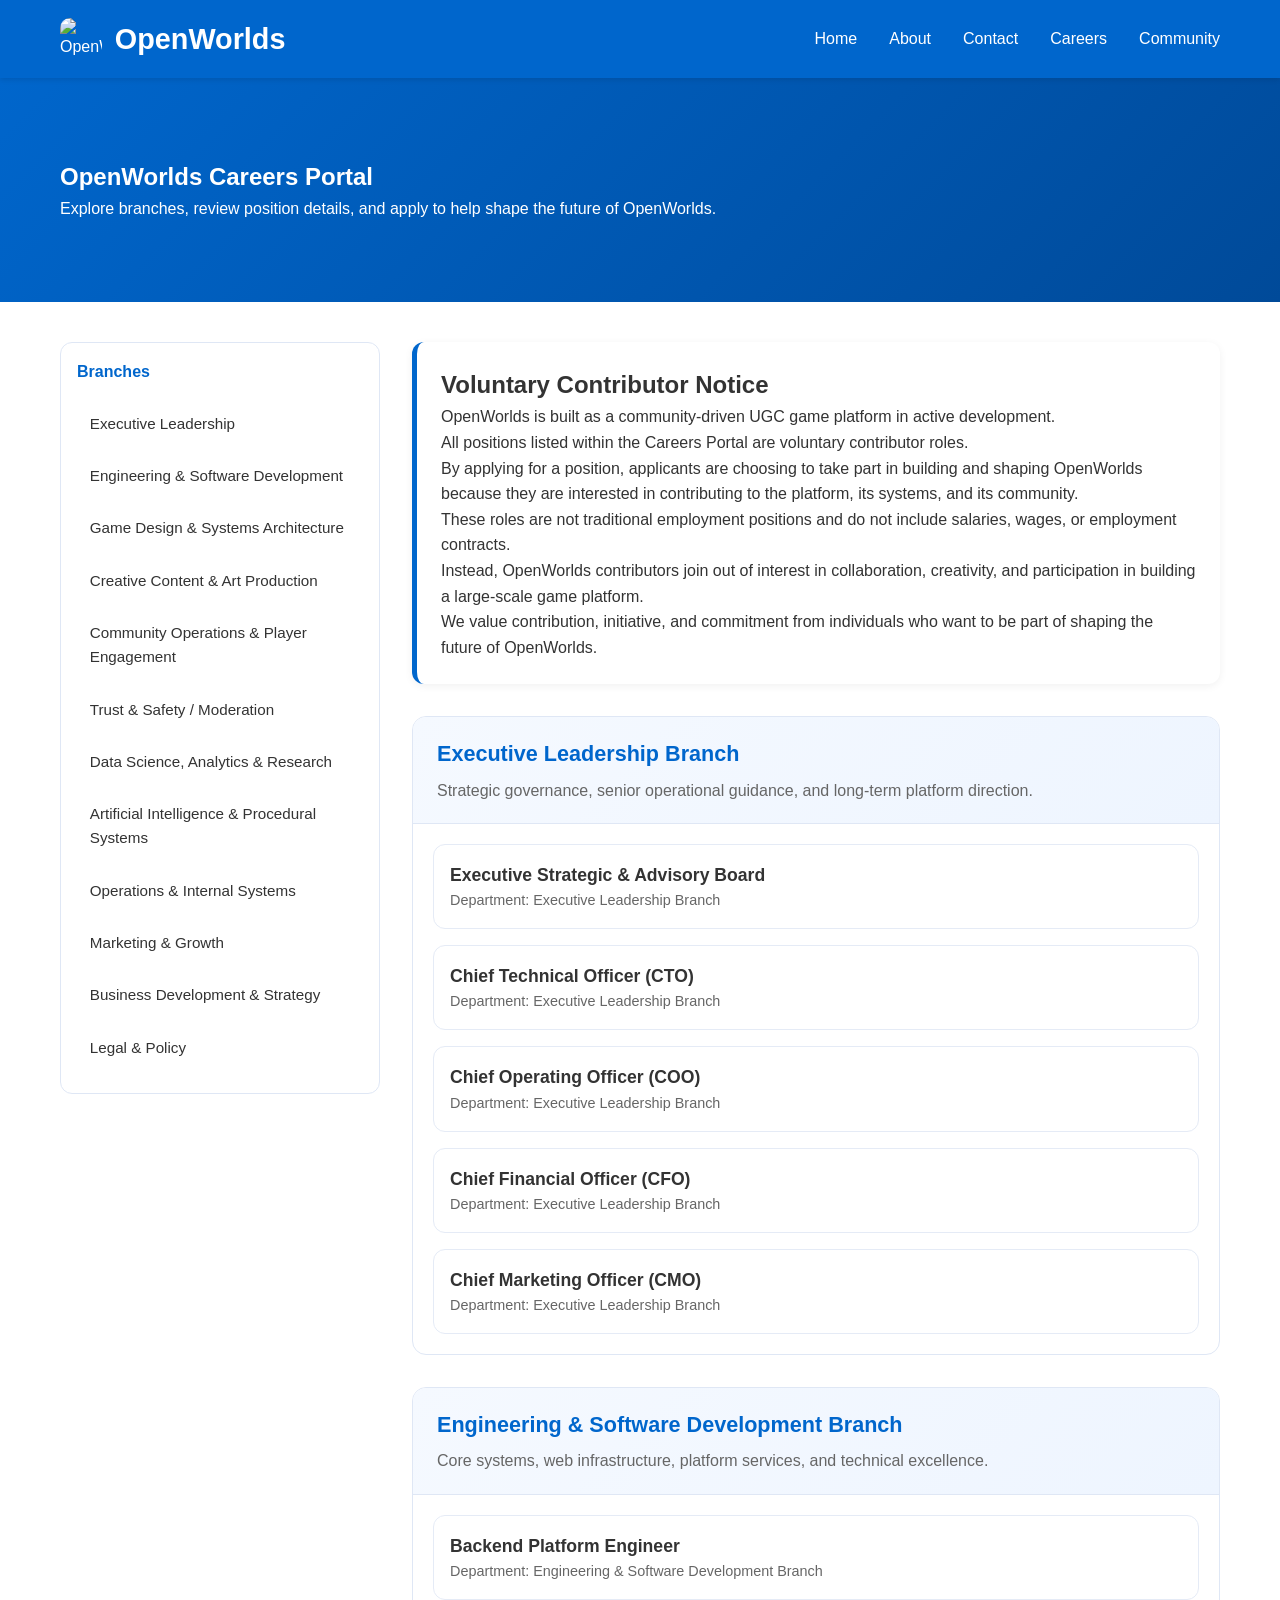
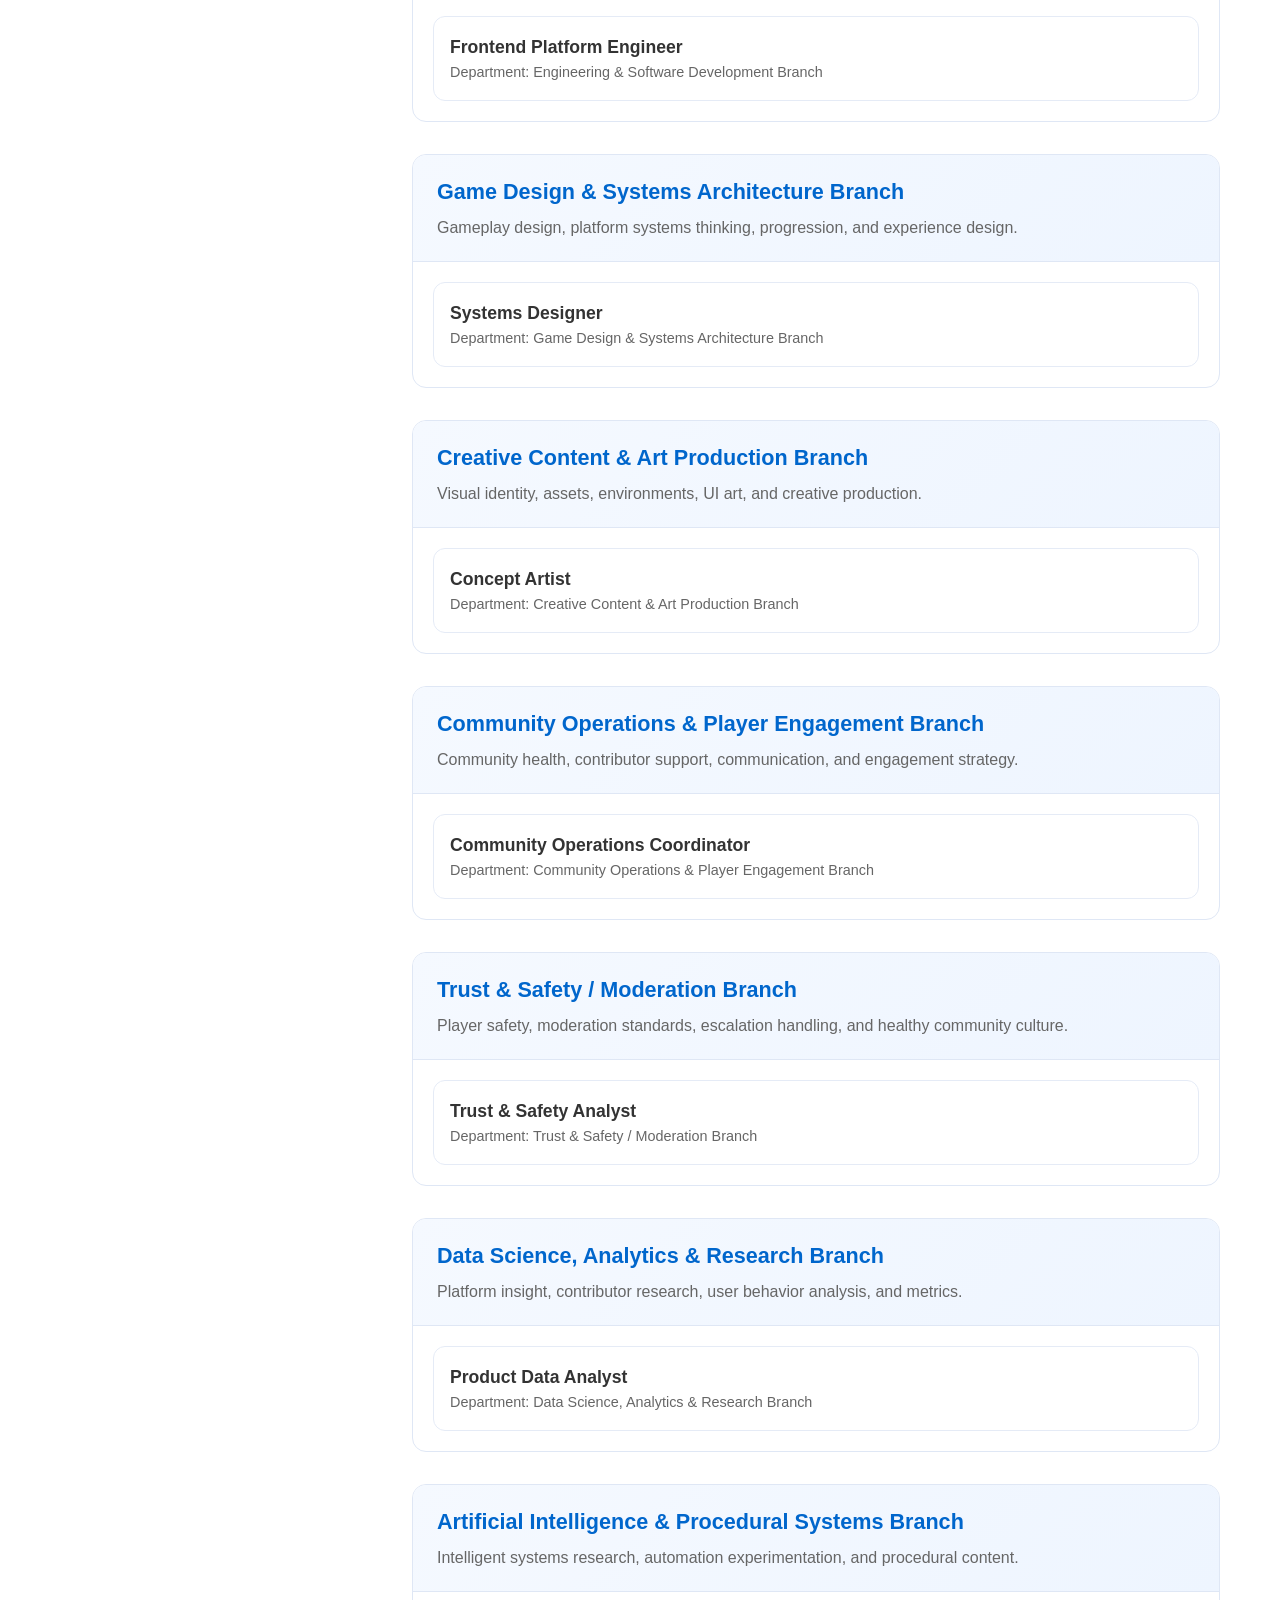
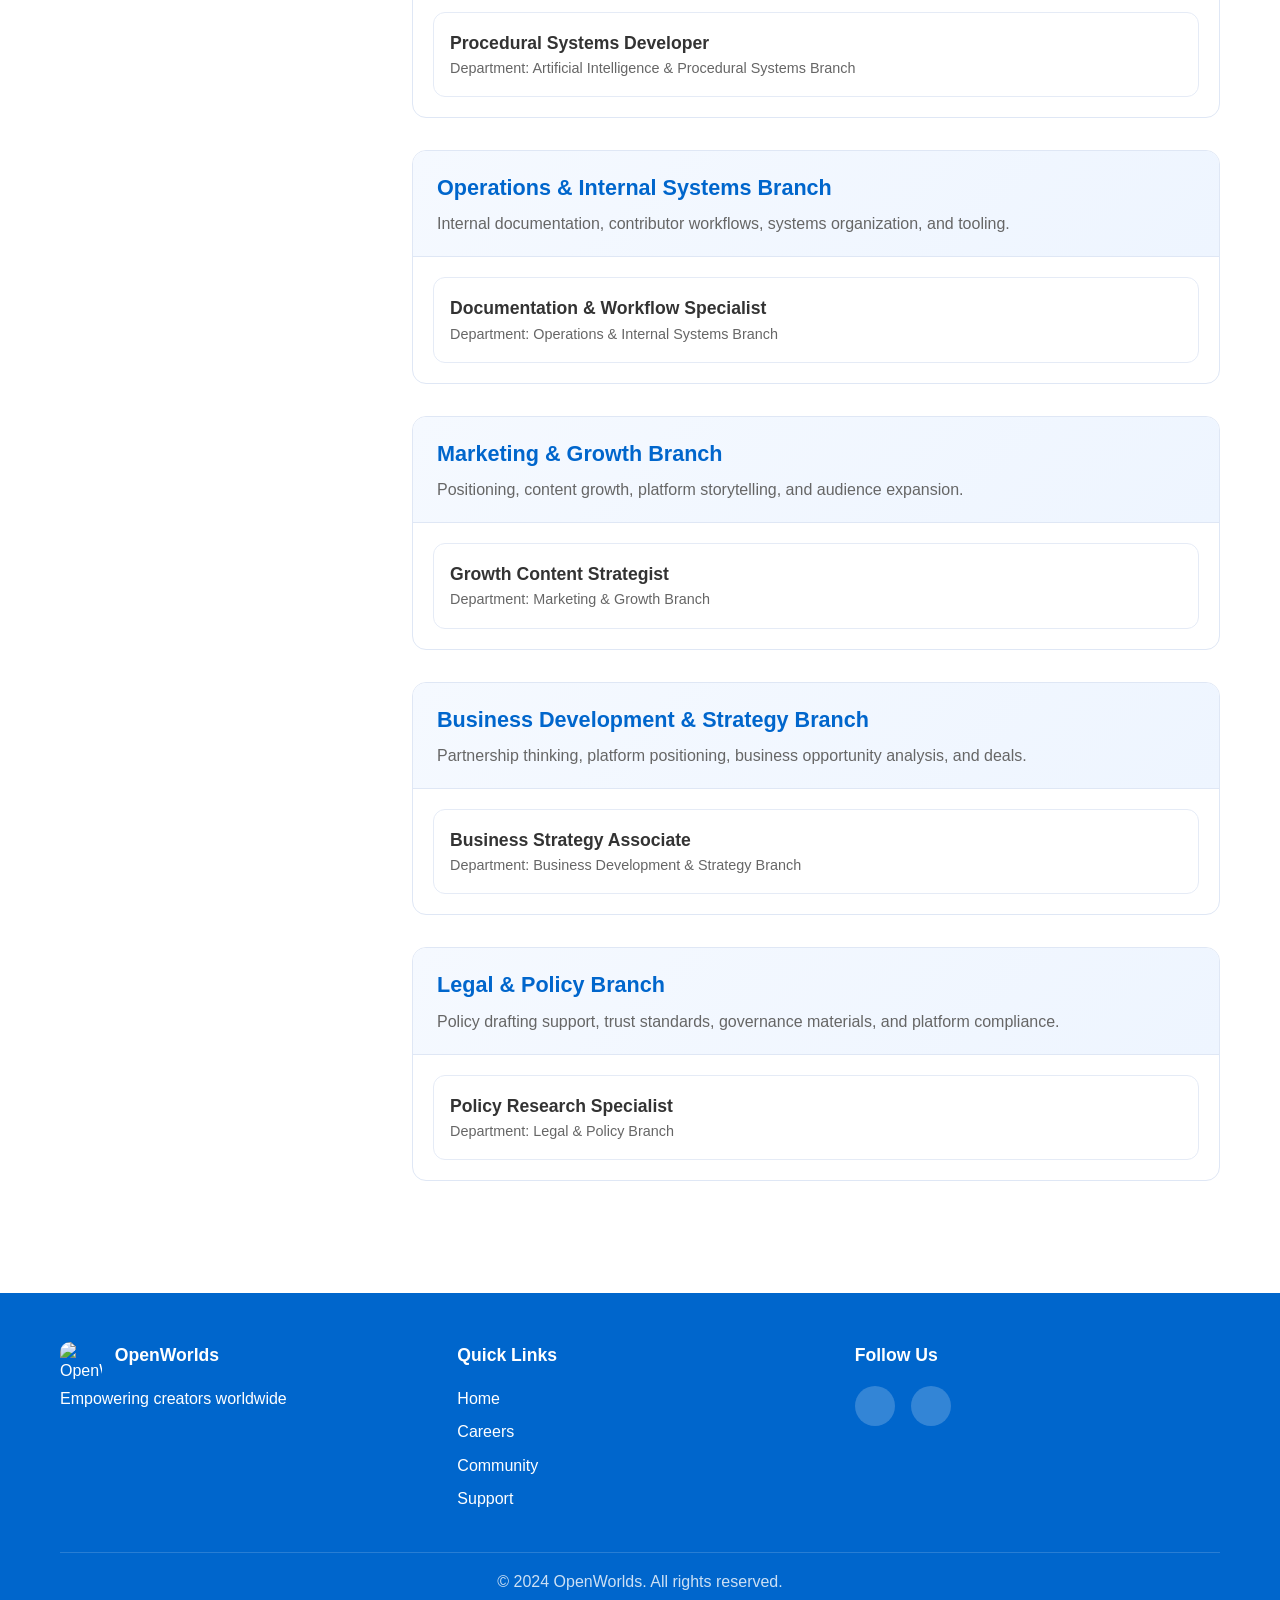
==== careers.html @ ec55df05 "Copy entire website from original repo with updated CNAME to openworlds.dk" ====
<!DOCTYPE html>
<html lang="en">
<head>
  <meta charset="UTF-8">
  <meta name="viewport" content="width=device-width, initial-scale=1.0">
  <title>OpenWorlds Careers Portal</title>
  <link rel="stylesheet" href="styles.css">
  <style>
    .ow-logo { width: 42px; height: 42px; border-radius: 10px; object-fit: cover; }
    .brand-wrap { display:flex; align-items:center; gap:.8rem; }
    .careers-hero { background: linear-gradient(135deg, var(--primary-blue), var(--dark-blue)); color: #fff; padding: 80px 20px; }
    .careers-layout { display:grid; grid-template-columns: 320px 1fr; gap: 2rem; padding: 40px 20px 80px; }
    .side-nav { background:#fff; border:1px solid #dfe7f5; border-radius:12px; padding:1rem; position:sticky; top:90px; height:fit-content; }
    .side-nav h3 { color:var(--primary-blue); margin-bottom:1rem; font-size:1rem; }
    .side-nav a { display:block; padding:.7rem .8rem; color:var(--dark-gray); text-decoration:none; border-radius:8px; margin-bottom:.35rem; font-size:.95rem; }
    .side-nav a:hover { background:var(--light-blue); color:var(--primary-blue); }
    .volunteer-notice { background:#fff; border-left:5px solid var(--primary-blue); border-radius:12px; padding:1.5rem; margin-bottom:2rem; box-shadow:0 2px 8px rgba(0,0,0,.06); }
    .branch-section { margin-bottom:2rem; background:#fff; border:1px solid #dfe7f5; border-radius:14px; overflow:hidden; }
    .branch-header { padding:1.25rem 1.5rem; background:linear-gradient(135deg,#f5f9ff,#eef5ff); border-bottom:1px solid #dfe7f5; }
    .branch-header h2 { color:var(--primary-blue); font-size:1.35rem; margin-bottom:.35rem; }
    .branch-header p { color:var(--text-gray); margin:0; }
    .role-list { padding:1.25rem; display:grid; gap:1rem; }
    .role-card { border:1px solid #e5ebf6; border-radius:12px; padding:1rem; display:grid; gap:.75rem; }
    .role-top { display:flex; justify-content:space-between; gap:1rem; flex-wrap:wrap; align-items:flex-start; }
    .role-top h3 { margin:0; font-size:1.1rem; color:var(--dark-gray); }
    .status-badge { padding:.35rem .65rem; border-radius:999px; font-size:.8rem; font-weight:700; }
    .status-open { background:#e9f9ef; color:#1d7f46; }
    .status-limited { background:#fff4db; color:#9a6a00; }
    .status-waitlist { background:#eef2ff; color:#4451c2; }
    .status-closed { background:#fdecec; color:#b42318; }
    .role-meta { display:flex; flex-wrap:wrap; gap:.75rem; color:var(--text-gray); font-size:.9rem; }
    .role-actions { display:flex; gap:.75rem; flex-wrap:wrap; }
    .btn-link { display:inline-block; padding:.75rem 1rem; border-radius:8px; text-decoration:none; font-weight:600; }
    .btn-primary-link { background:var(--primary-blue); color:#fff; }
    .btn-secondary-link { background:var(--light-blue); color:var(--primary-blue); }
    @media (max-width: 900px) { .careers-layout { grid-template-columns: 1fr; } .side-nav { position:static; } }
  </style>
</head>
<body>
  <nav class="navbar">
    <div class="container">
      <div class="brand-wrap">
        <img src="assets/openworlds-logo.png" alt="OpenWorlds logo" class="ow-logo">
        <div class="nav-brand">OpenWorlds</div>
      </div>
      <ul class="nav-links">
        <li><a href="index.html">Home</a></li>
        <li><a href="index.html#about">About</a></li>
        <li><a href="index.html#contact">Contact</a></li>
        <li><a href="careers.html">Careers</a></li>
        <li><a href="community.html">Community</a></li>
      </ul>
    </div>
  </nav>

  <section class="careers-hero">
    <div class="container">
      <h1>OpenWorlds Careers Portal</h1>
      <p>Explore branches, review position details, and apply to help shape the future of OpenWorlds.</p>
    </div>
  </section>

  <section class="container careers-layout">
    <aside class="side-nav">
      <h3>Branches</h3>
      <a href="#executive">Executive Leadership</a>
      <a href="#engineering">Engineering & Software Development</a>
      <a href="#design">Game Design & Systems Architecture</a>
      <a href="#creative">Creative Content & Art Production</a>
      <a href="#community-ops">Community Operations & Player Engagement</a>
      <a href="#safety">Trust & Safety / Moderation</a>
      <a href="#data">Data Science, Analytics & Research</a>
      <a href="#ai">Artificial Intelligence & Procedural Systems</a>
      <a href="#operations">Operations & Internal Systems</a>
      <a href="#marketing">Marketing & Growth</a>
      <a href="#business">Business Development & Strategy</a>
      <a href="#legal">Legal & Policy</a>
    </aside>

    <main>
      <div class="volunteer-notice">
        <h2>Voluntary Contributor Notice</h2>
        <p>OpenWorlds is built as a community-driven UGC game platform in active development.</p>
        <p>All positions listed within the Careers Portal are voluntary contributor roles.</p>
        <p>By applying for a position, applicants are choosing to take part in building and shaping OpenWorlds because they are interested in contributing to the platform, its systems, and its community.</p>
        <p>These roles are not traditional employment positions and do not include salaries, wages, or employment contracts.</p>
        <p>Instead, OpenWorlds contributors join out of interest in collaboration, creativity, and participation in building a large-scale game platform.</p>
        <p>We value contribution, initiative, and commitment from individuals who want to be part of shaping the future of OpenWorlds.</p>
      </div>

      <section id="executive" class="branch-section">
        <div class="branch-header"><h2>Executive Leadership Branch</h2><p>Strategic governance, senior operational guidance, and long-term platform direction.</p></div>
        <div class="role-list">
          <article class="role-card"><div class="role-top"><div><h3>Executive Strategic & Advisory Board</h3><div class="role-meta"><span>Department: Executive Leadership Branch</span></div></div></div></article>
          <article class="role-card"><div class="role-top"><div><h3>Chief Technical Officer (CTO)</h3><div class="role-meta"><span>Department: Executive Leadership Branch</span></div></div></div></article>
          <article class="role-card"><div class="role-top"><div><h3>Chief Operating Officer (COO)</h3><div class="role-meta"><span>Department: Executive Leadership Branch</span></div></div></div></article>
          <article class="role-card"><div class="role-top"><div><h3>Chief Financial Officer (CFO)</h3><div class="role-meta"><span>Department: Executive Leadership Branch</span></div></div></div></article>
          <article class="role-card"><div class="role-top"><div><h3>Chief Marketing Officer (CMO)</h3><div class="role-meta"><span>Department: Executive Leadership Branch</span></div></div></div></article>
        </div>
      </section>

      <section id="engineering" class="branch-section"><div class="branch-header"><h2>Engineering & Software Development Branch</h2><p>Core systems, web infrastructure, platform services, and technical excellence.</p></div>
        <div class="role-list">
          <article class="role-card"><div class="role-top"><div><h3>Backend Platform Engineer</h3><div class="role-meta"><span>Department: Engineering & Software Development Branch</span></div></div></div></article>
          <article class="role-card"><div class="role-top"><div><h3>Frontend Platform Engineer</h3><div class="role-meta"><span>Department: Engineering & Software Development Branch</span></div></div></div></article>
        </div>
      </section>

      <section id="design" class="branch-section"><div class="branch-header"><h2>Game Design & Systems Architecture Branch</h2><p>Gameplay design, platform systems thinking, progression, and experience design.</p></div>
        <div class="role-list">
          <article class="role-card"><div class="role-top"><div><h3>Systems Designer</h3><div class="role-meta"><span>Department: Game Design & Systems Architecture Branch</span></div></div></div></article>
        </div>
      </section>

      <section id="creative" class="branch-section"><div class="branch-header"><h2>Creative Content & Art Production Branch</h2><p>Visual identity, assets, environments, UI art, and creative production.</p></div>
        <div class="role-list">
          <article class="role-card"><div class="role-top"><div><h3>Concept Artist</h3><div class="role-meta"><span>Department: Creative Content & Art Production Branch</span></div></div></div></article>
        </div>
      </section>

      <section id="community-ops" class="branch-section"><div class="branch-header"><h2>Community Operations & Player Engagement Branch</h2><p>Community health, contributor support, communication, and engagement strategy.</p></div>
        <div class="role-list">
          <article class="role-card"><div class="role-top"><div><h3>Community Operations Coordinator</h3><div class="role-meta"><span>Department: Community Operations & Player Engagement Branch</span></div></div></div></article>
        </div>
      </section>

      <section id="safety" class="branch-section"><div class="branch-header"><h2>Trust & Safety / Moderation Branch</h2><p>Player safety, moderation standards, escalation handling, and healthy community culture.</p></div>
        <div class="role-list">
          <article class="role-card"><div class="role-top"><div><h3>Trust & Safety Analyst</h3><div class="role-meta"><span>Department: Trust & Safety / Moderation Branch</span></div></div></div></article>
        </div>
      </section>

      <section id="data" class="branch-section"><div class="branch-header"><h2>Data Science, Analytics & Research Branch</h2><p>Platform insight, contributor research, user behavior analysis, and metrics.</p></div>
        <div class="role-list">
          <article class="role-card"><div class="role-top"><div><h3>Product Data Analyst</h3><div class="role-meta"><span>Department: Data Science, Analytics & Research Branch</span></div></div></div></article>
        </div>
      </section>

      <section id="ai" class="branch-section"><div class="branch-header"><h2>Artificial Intelligence & Procedural Systems Branch</h2><p>Intelligent systems research, automation experimentation, and procedural content.</p></div>
        <div class="role-list">
          <article class="role-card"><div class="role-top"><div><h3>Procedural Systems Developer</h3><div class="role-meta"><span>Department: Artificial Intelligence & Procedural Systems Branch</span></div></div></div></article>
        </div>
      </section>

      <section id="operations" class="branch-section"><div class="branch-header"><h2>Operations & Internal Systems Branch</h2><p>Internal documentation, contributor workflows, systems organization, and tooling.</p></div>
        <div class="role-list">
          <article class="role-card"><div class="role-top"><div><h3>Documentation & Workflow Specialist</h3><div class="role-meta"><span>Department: Operations & Internal Systems Branch</span></div></div></div></article>
        </div>
      </section>

      <section id="marketing" class="branch-section"><div class="branch-header"><h2>Marketing & Growth Branch</h2><p>Positioning, content growth, platform storytelling, and audience expansion.</p></div>
        <div class="role-list">
          <article class="role-card"><div class="role-top"><div><h3>Growth Content Strategist</h3><div class="role-meta"><span>Department: Marketing & Growth Branch</span></div></div></div></article>
        </div>
      </section>

      <section id="business" class="branch-section"><div class="branch-header"><h2>Business Development & Strategy Branch</h2><p>Partnership thinking, platform positioning, business opportunity analysis, and deals.</p></div>
        <div class="role-list">
          <article class="role-card"><div class="role-top"><div><h3>Business Strategy Associate</h3><div class="role-meta"><span>Department: Business Development & Strategy Branch</span></div></div></div></article>
        </div>
      </section>

      <section id="legal" class="branch-section"><div class="branch-header"><h2>Legal & Policy Branch</h2><p>Policy drafting support, trust standards, governance materials, and platform compliance.</p></div>
        <div class="role-list">
          <article class="role-card"><div class="role-top"><div><h3>Policy Research Specialist</h3><div class="role-meta"><span>Department: Legal & Policy Branch</span></div></div></div></article>
        </div>
      </section>
    </main>
  </section>

  <footer class="footer">
    <div class="container">
      <div class="footer-content">
        <div class="footer-section"><div class="brand-wrap"><img src="assets/openworlds-logo.png" alt="OpenWorlds logo" class="ow-logo"><h4>OpenWorlds</h4></div><p>Empowering creators worldwide</p></div>
        <div class="footer-section"><h4>Quick Links</h4><ul><li><a href="index.html">Home</a></li><li><a href="careers.html">Careers</a></li><li><a href="community.html">Community</a></li><li><a href="index.html#contact">Support</a></li></ul></div>
        <div class="footer-section"><h4>Follow Us</h4><div class="social-links"><a href="https://discord.gg/TRJ8ZmBKDS"><i class="fab fa-discord"></i></a><a href="https://www.youtube.com/@Official-OpenWorlds"><i class="fab fa-youtube"></i></a></div></div>
      </div>
      <div class="footer-bottom"><p>&copy; 2024 OpenWorlds. All rights reserved.</p></div>
    </div>
  </footer>
</body>
</html>
---- styles.css ----
:root {
    --primary-blue: #0066cc;
    --dark-blue: #004a99;
    --light-blue: #e6f0ff;
    --white: #ffffff;
    --gray: #f5f5f5;
    --dark-gray: #333333;
    --text-gray: #666666;
}

* {
    margin: 0;
    padding: 0;
    box-sizing: border-box;
}

body {
    font-family: 'Segoe UI', Tahoma, Geneva, Verdana, sans-serif;
    line-height: 1.6;
    color: var(--dark-gray);
    background-color: var(--white);
}

.container {
    max-width: 1200px;
    margin: 0 auto;
    padding: 0 20px;
}

/* Navigation */
.navbar {
    background-color: var(--primary-blue);
    color: var(--white);
    padding: 1rem 0;
    position: sticky;
    top: 0;
    z-index: 100;
    box-shadow: 0 2px 5px rgba(0, 0, 0, 0.1);
}

.navbar .container {
    display: flex;
    justify-content: space-between;
    align-items: center;
}

.nav-brand {
    font-size: 1.8rem;
    font-weight: bold;
}

.nav-links {
    display: flex;
    list-style: none;
    gap: 2rem;
}

.nav-links a {
    color: var(--white);
    text-decoration: none;
    transition: opacity 0.3s ease;
}

.nav-links a:hover {
    opacity: 0.8;
}

/* Hero Section */
.hero {
    background: linear-gradient(135deg, var(--primary-blue) 0%, var(--dark-blue) 100%);
    color: var(--white);
    padding: 100px 20px;
    text-align: center;
    min-height: 500px;
    display: flex;
    align-items: center;
    justify-content: center;
}

.hero-content h1 {
    font-size: 3.5rem;
    margin-bottom: 1rem;
    font-weight: 700;
}

.hero-content > p:nth-of-type(1) {
    font-size: 1.5rem;
    margin-bottom: 0.5rem;
}

.hero-description {
    font-size: 1.1rem;
    margin-bottom: 2rem;
    max-width: 600px;
    margin-left: auto;
    margin-right: auto;
}

.hero-buttons {
    display: flex;
    gap: 1rem;
    justify-content: center;
    flex-wrap: wrap;
}

/* Buttons */
.btn {
    padding: 12px 30px;
    border: none;
    border-radius: 5px;
    font-size: 1rem;
    cursor: pointer;
    transition: all 0.3s ease;
    font-weight: 600;
}

.btn-primary {
    background-color: var(--white);
    color: var(--primary-blue);
}

.btn-primary:hover {
    transform: translateY(-2px);
    box-shadow: 0 5px 15px rgba(0, 0, 0, 0.2);
}

.btn-secondary {
    background-color: transparent;
    color: var(--white);
    border: 2px solid var(--white);
}

.btn-secondary:hover {
    background-color: var(--white);
    color: var(--primary-blue);
}

/* About Section */
.about {
    padding: 80px 20px;
    background-color: var(--gray);
}

.about h2 {
    text-align: center;
    font-size: 2.5rem;
    margin-bottom: 3rem;
    color: var(--primary-blue);
}

.about-content {
    display: grid;
    grid-template-columns: 1fr 1fr;
    gap: 3rem;
    align-items: start;
}

.about-text p {
    margin-bottom: 1.5rem;
    color: var(--text-gray);
    line-height: 1.8;
}

.features-grid {
    display: grid;
    grid-template-columns: 1fr 1fr;
    gap: 1.5rem;
}

.feature-card {
    background-color: var(--white);
    padding: 2rem;
    border-radius: 8px;
    box-shadow: 0 2px 8px rgba(0, 0, 0, 0.1);
    text-align: center;
    transition: transform 0.3s ease;
}

.feature-card:hover {
    transform: translateY(-5px);
}

.feature-card i {
    font-size: 2.5rem;
    color: var(--primary-blue);
    margin-bottom: 1rem;
}

.feature-card h3 {
    color: var(--dark-gray);
    margin-bottom: 0.5rem;
}

.feature-card p {
    color: var(--text-gray);
    font-size: 0.95rem;
}

/* Features Section */
.features {
    padding: 80px 20px;
}

.features h2 {
    text-align: center;
    font-size: 2.5rem;
    margin-bottom: 3rem;
    color: var(--primary-blue);
}

.features-list {
    display: grid;
    grid-template-columns: repeat(auto-fit, minmax(280px, 1fr));
    gap: 2rem;
}

.feature-item {
    background: var(--light-blue);
    padding: 2rem;
    border-radius: 8px;
    border-left: 4px solid var(--primary-blue);
}

.feature-item h3 {
    color: var(--primary-blue);
    margin-bottom: 1rem;
    display: flex;
    align-items: center;
    gap: 0.5rem;
}

.feature-item p {
    color: var(--text-gray);
}

/* Contact Section */
.contact {
    padding: 80px 20px;
    background-color: var(--gray);
}

.contact h2 {
    text-align: center;
    font-size: 2.5rem;
    margin-bottom: 3rem;
    color: var(--primary-blue);
}

.contact-content {
    display: grid;
    grid-template-columns: 1fr 1fr;
    gap: 3rem;
}

.contact-info {
    display: flex;
    flex-direction: column;
    gap: 2rem;
}

.contact-item {
    display: flex;
    gap: 1.5rem;
    background-color: var(--white);
    padding: 1.5rem;
    border-radius: 8px;
    box-shadow: 0 2px 8px rgba(0, 0, 0, 0.1);
}

.contact-item i {
    font-size: 2rem;
    color: var(--primary-blue);
}

.contact-item h3 {
    color: var(--dark-gray);
    margin-bottom: 0.5rem;
}

.contact-item a {
    color: var(--primary-blue);
    text-decoration: none;
}

.contact-form {
    display: flex;
    flex-direction: column;
    gap: 1rem;
}

.contact-form input,
.contact-form textarea {
    padding: 12px;
    border: 1px solid #ddd;
    border-radius: 5px;
    font-family: inherit;
    font-size: 1rem;
}

.contact-form input:focus,
.contact-form textarea:focus {
    outline: none;
    border-color: var(--primary-blue);
    box-shadow: 0 0 5px rgba(0, 102, 204, 0.3);
}

/* Footer */
.footer {
    background-color: var(--primary-blue);
    color: var(--white);
    padding: 3rem 20px 1rem;
}

.footer-content {
    display: grid;
    grid-template-columns: repeat(auto-fit, minmax(250px, 1fr));
    gap: 2rem;
    margin-bottom: 2rem;
}

.footer-section h4 {
    margin-bottom: 1rem;
    font-size: 1.1rem;
}

.footer-section ul {
    list-style: none;
}

.footer-section ul li {
    margin-bottom: 0.5rem;
}

.footer-section a {
    color: var(--white);
    text-decoration: none;
    transition: opacity 0.3s ease;
}

.footer-section a:hover {
    opacity: 0.8;
}

.social-links {
    display: flex;
    gap: 1rem;
}

.social-links a {
    display: inline-flex;
    align-items: center;
    justify-content: center;
    width: 40px;
    height: 40px;
    background-color: rgba(255, 255, 255, 0.2);
    border-radius: 50%;
    transition: background-color 0.3s ease;
}

.social-links a:hover {
    background-color: rgba(255, 255, 255, 0.4);
}

.footer-bottom {
    text-align: center;
    padding-top: 1rem;
    border-top: 1px solid rgba(255, 255, 255, 0.2);
    opacity: 0.8;
}

/* Responsive Design */
@media (max-width: 768px) {
    .nav-links {
        gap: 1rem;
        font-size: 0.9rem;
    }

    .hero-content h1 {
        font-size: 2rem;
    }

    .about-content,
    .contact-content {
        grid-template-columns: 1fr;
    }

    .hero-buttons {
        flex-direction: column;
    }

    .btn {
        width: 100%;
    }
}
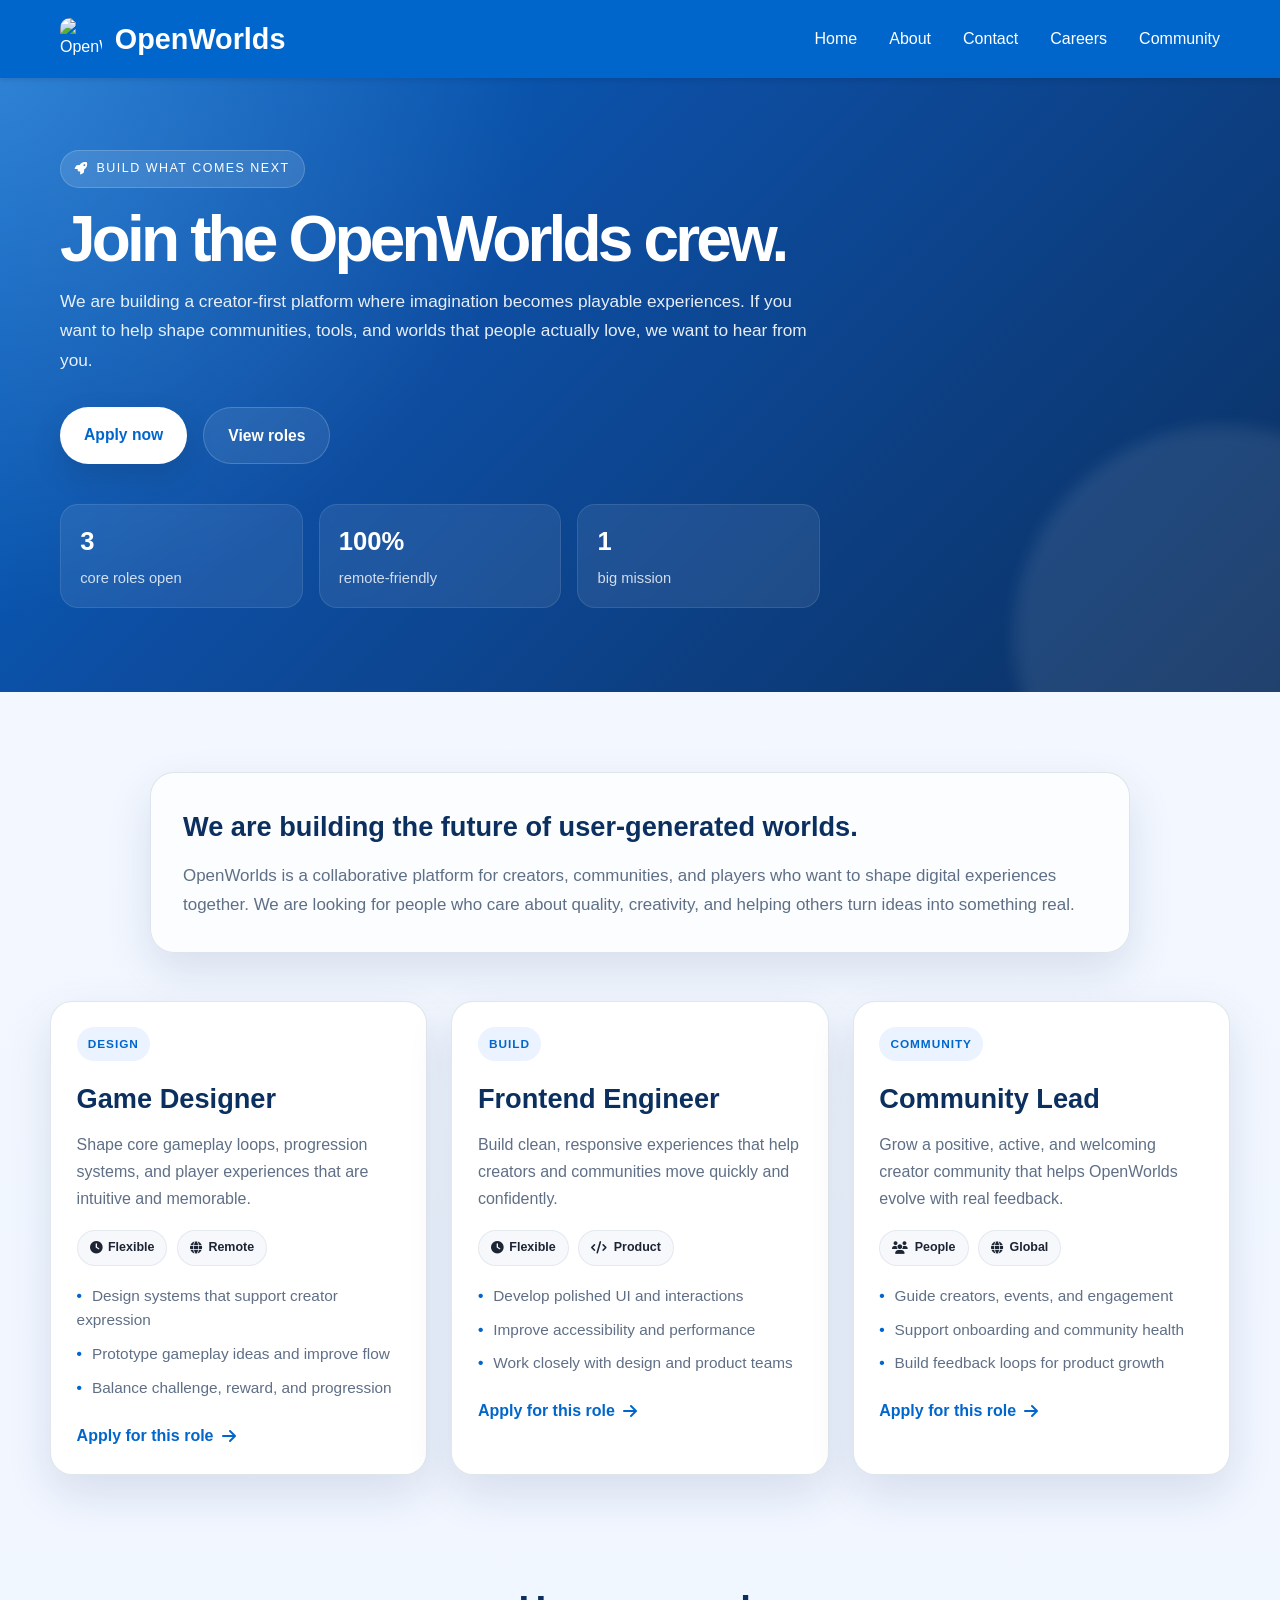
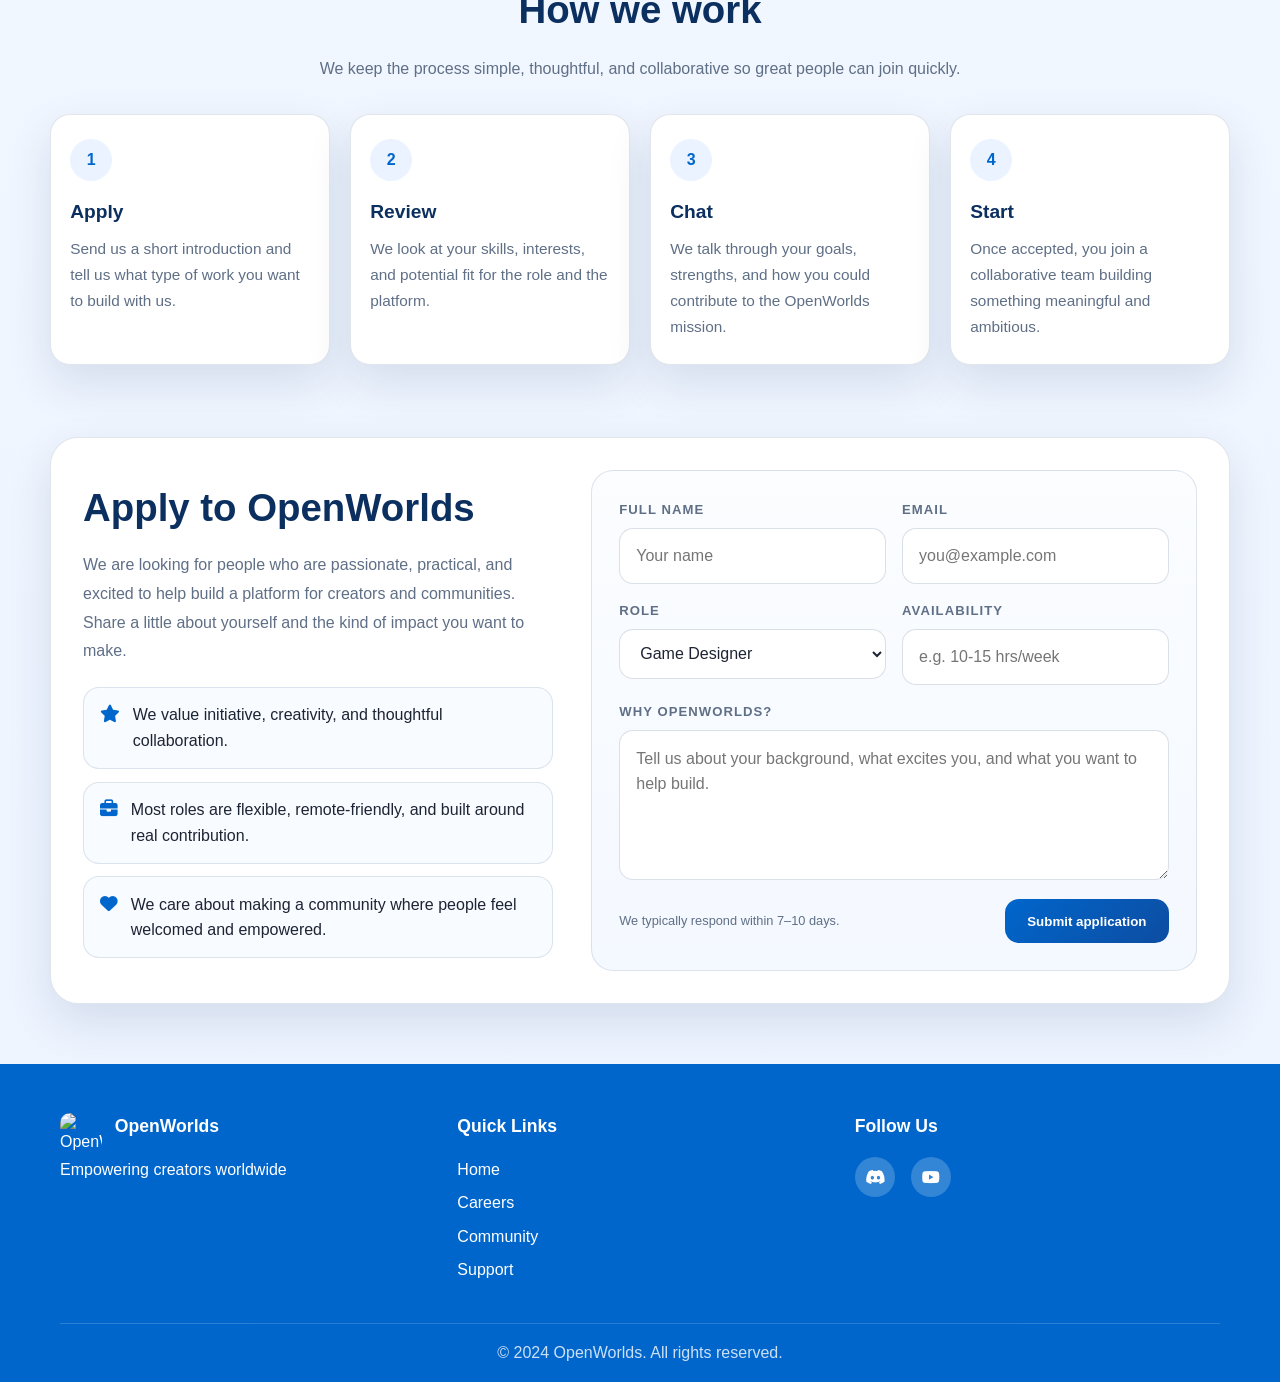
==== commit 49463d48: "Replace careers page with a stronger, cleaner, more modern OpenWorlds hiring page and application fo" ====
--- a/careers.html
+++ b/careers.html
@@ -3,37 +3,487 @@
 <head>
   <meta charset="UTF-8">
   <meta name="viewport" content="width=device-width, initial-scale=1.0">
-  <title>OpenWorlds Careers Portal</title>
+  <title>Careers | OpenWorlds</title>
   <link rel="stylesheet" href="styles.css">
+  <link rel="stylesheet" href="https://cdnjs.cloudflare.com/ajax/libs/font-awesome/6.4.0/css/all.min.css">
   <style>
-    .ow-logo { width: 42px; height: 42px; border-radius: 10px; object-fit: cover; }
+    :root {
+      --ow-blue: #0066cc;
+      --ow-blue-dark: #0b2f5f;
+      --ow-blue-soft: #eaf3ff;
+      --ow-surface: #ffffff;
+      --ow-text: #1d2433;
+      --ow-muted: #5f6f86;
+      --ow-border: rgba(13, 51, 98, 0.12);
+      --ow-shadow: 0 18px 45px rgba(17, 52, 96, 0.12);
+      --ow-success: #1a8f5a;
+      --ow-warn: #ffb703;
+    }
+
+    body {
+      background: linear-gradient(180deg, #f5f9ff 0%, #edf4ff 100%);
+      color: var(--ow-text);
+    }
+
+    .ow-logo { width: 42px; height: 42px; border-radius:10px; object-fit:cover; }
     .brand-wrap { display:flex; align-items:center; gap:.8rem; }
-    .careers-hero { background: linear-gradient(135deg, var(--primary-blue), var(--dark-blue)); color: #fff; padding: 80px 20px; }
-    .careers-layout { display:grid; grid-template-columns: 320px 1fr; gap: 2rem; padding: 40px 20px 80px; }
-    .side-nav { background:#fff; border:1px solid #dfe7f5; border-radius:12px; padding:1rem; position:sticky; top:90px; height:fit-content; }
-    .side-nav h3 { color:var(--primary-blue); margin-bottom:1rem; font-size:1rem; }
-    .side-nav a { display:block; padding:.7rem .8rem; color:var(--dark-gray); text-decoration:none; border-radius:8px; margin-bottom:.35rem; font-size:.95rem; }
-    .side-nav a:hover { background:var(--light-blue); color:var(--primary-blue); }
-    .volunteer-notice { background:#fff; border-left:5px solid var(--primary-blue); border-radius:12px; padding:1.5rem; margin-bottom:2rem; box-shadow:0 2px 8px rgba(0,0,0,.06); }
-    .branch-section { margin-bottom:2rem; background:#fff; border:1px solid #dfe7f5; border-radius:14px; overflow:hidden; }
-    .branch-header { padding:1.25rem 1.5rem; background:linear-gradient(135deg,#f5f9ff,#eef5ff); border-bottom:1px solid #dfe7f5; }
-    .branch-header h2 { color:var(--primary-blue); font-size:1.35rem; margin-bottom:.35rem; }
-    .branch-header p { color:var(--text-gray); margin:0; }
-    .role-list { padding:1.25rem; display:grid; gap:1rem; }
-    .role-card { border:1px solid #e5ebf6; border-radius:12px; padding:1rem; display:grid; gap:.75rem; }
-    .role-top { display:flex; justify-content:space-between; gap:1rem; flex-wrap:wrap; align-items:flex-start; }
-    .role-top h3 { margin:0; font-size:1.1rem; color:var(--dark-gray); }
-    .status-badge { padding:.35rem .65rem; border-radius:999px; font-size:.8rem; font-weight:700; }
-    .status-open { background:#e9f9ef; color:#1d7f46; }
-    .status-limited { background:#fff4db; color:#9a6a00; }
-    .status-waitlist { background:#eef2ff; color:#4451c2; }
-    .status-closed { background:#fdecec; color:#b42318; }
-    .role-meta { display:flex; flex-wrap:wrap; gap:.75rem; color:var(--text-gray); font-size:.9rem; }
-    .role-actions { display:flex; gap:.75rem; flex-wrap:wrap; }
-    .btn-link { display:inline-block; padding:.75rem 1rem; border-radius:8px; text-decoration:none; font-weight:600; }
-    .btn-primary-link { background:var(--primary-blue); color:#fff; }
-    .btn-secondary-link { background:var(--light-blue); color:var(--primary-blue); }
-    @media (max-width: 900px) { .careers-layout { grid-template-columns: 1fr; } .side-nav { position:static; } }
+
+    .careers-hero {
+      background: radial-gradient(circle at top left, rgba(255,255,255,0.18), transparent 38%),
+                  linear-gradient(135deg, var(--ow-blue) 0%, #0d4da1 38%, var(--ow-blue-dark) 100%);
+      color: #fff;
+      padding: 72px 20px 84px;
+      position: relative;
+      overflow: hidden;
+    }
+
+    .careers-hero::after {
+      content: "";
+      position: absolute;
+      inset: auto -12% -25% auto;
+      width: 420px;
+      height: 420px;
+      background: rgba(255,255,255,0.09);
+      border-radius: 50%;
+      filter: blur(8px);
+    }
+
+    .careers-hero .container {
+      position: relative;
+      z-index: 1;
+    }
+
+    .eyebrow {
+      display: inline-flex;
+      align-items: center;
+      gap: 8px;
+      background: rgba(255,255,255,0.12);
+      border: 1px solid rgba(255,255,255,0.18);
+      border-radius: 999px;
+      padding: 8px 14px;
+      font-size: 0.78rem;
+      letter-spacing: 0.12em;
+      text-transform: uppercase;
+      margin-bottom: 1.25rem;
+    }
+
+    .careers-hero h1 {
+      font-size: clamp(2.4rem, 5vw, 5rem);
+      margin-bottom: 1rem;
+      line-height: 0.98;
+      letter-spacing: -0.06em;
+    }
+
+    .careers-hero p {
+      max-width: 760px;
+      font-size: 1.08rem;
+      line-height: 1.7;
+      color: rgba(255,255,255,0.9);
+    }
+
+    .hero-actions {
+      display: flex;
+      flex-wrap: wrap;
+      gap: 1rem;
+      margin-top: 2rem;
+    }
+
+    .btn {
+      display: inline-block;
+      text-decoration: none;
+      border-radius: 30px;
+      padding: 0.95rem 1.5rem;
+      font-weight: 700;
+      transition: all 0.25s ease;
+      border: none;
+      cursor: pointer;
+      font-size: 0.98rem;
+    }
+
+    .btn-primary {
+      background: #fff;
+      color: var(--ow-blue);
+      box-shadow: 0 12px 28px rgba(13, 40, 79, 0.2);
+    }
+
+    .btn-primary:hover {
+      transform: translateY(-2px);
+    }
+
+    .btn-secondary {
+      background: rgba(255,255,255,0.08);
+      color: #fff;
+      border: 1px solid rgba(255,255,255,0.18);
+    }
+
+    .hero-stats {
+      display: grid;
+      grid-template-columns: repeat(3, minmax(0, 1fr));
+      gap: 1rem;
+      margin-top: 2.5rem;
+      max-width: 760px;
+    }
+
+    .stat-card {
+      background: rgba(255,255,255,0.08);
+      border: 1px solid rgba(255,255,255,0.1);
+      border-radius: 18px;
+      padding: 1rem 1.2rem;
+      backdrop-filter: blur(4px);
+    }
+
+    .stat-card strong {
+      display: block;
+      font-size: 1.6rem;
+      margin-bottom: 0.2rem;
+    }
+
+    .stat-card span {
+      color: rgba(255,255,255,0.8);
+      font-size: 0.92rem;
+    }
+
+    .careers-wrap {
+      padding: 80px 20px 60px;
+    }
+
+    .intro-box {
+      max-width: 980px;
+      margin: 0 auto 3rem;
+      background: rgba(255,255,255,0.7);
+      border: 1px solid var(--ow-border);
+      border-radius: 24px;
+      box-shadow: var(--ow-shadow);
+      padding: 2rem;
+    }
+
+    .intro-box h2 {
+      font-size: clamp(1.7rem, 2vw, 2.6rem);
+      margin-bottom: 0.75rem;
+      color: var(--ow-blue-dark);
+    }
+
+    .intro-box p {
+      font-size: 1.06rem;
+      line-height: 1.75;
+      color: var(--ow-muted);
+    }
+
+    .roles-grid {
+      max-width: 1180px;
+      margin: 0 auto;
+      display: grid;
+      grid-template-columns: repeat(3, minmax(0, 1fr));
+      gap: 1.5rem;
+    }
+
+    .role-card {
+      background: var(--ow-surface);
+      border: 1px solid var(--ow-border);
+      border-radius: 22px;
+      padding: 1.6rem;
+      box-shadow: var(--ow-shadow);
+      transition: transform 0.2s ease, box-shadow 0.2s ease;
+    }
+
+    .role-card:hover {
+      transform: translateY(-6px);
+      box-shadow: 0 24px 50px rgba(17, 52, 96, 0.16);
+    }
+
+    .role-badge {
+      display: inline-flex;
+      align-items: center;
+      justify-content: center;
+      border-radius: 999px;
+      background: var(--ow-blue-soft);
+      color: var(--ow-blue);
+      font-weight: 700;
+      font-size: 0.74rem;
+      letter-spacing: 0.08em;
+      text-transform: uppercase;
+      padding: 0.45rem 0.7rem;
+      margin-bottom: 1rem;
+    }
+
+    .role-card h3 {
+      font-size: 1.7rem;
+      margin-bottom: 0.65rem;
+      color: var(--ow-blue-dark);
+    }
+
+    .role-card p {
+      color: var(--ow-muted);
+      line-height: 1.7;
+      margin-bottom: 1.1rem;
+    }
+
+    .role-meta {
+      display: flex;
+      flex-wrap: wrap;
+      gap: 0.6rem;
+      margin-bottom: 1.1rem;
+    }
+
+    .chip {
+      display: inline-flex;
+      align-items: center;
+      gap: 0.4rem;
+      border-radius: 999px;
+      background: #f6f8fc;
+      color: var(--ow-text);
+      padding: 0.45rem 0.75rem;
+      font-size: 0.78rem;
+      font-weight: 600;
+      border: 1px solid rgba(13, 51, 98, 0.08);
+    }
+
+    .role-card ul {
+      list-style: none;
+      padding: 0;
+      margin: 0 0 1.4rem;
+      display: grid;
+      gap: 0.58rem;
+      color: var(--ow-muted);
+      font-size: 0.96rem;
+    }
+
+    .role-card li::before {
+      content: "•";
+      color: var(--ow-blue);
+      font-weight: bold;
+      display: inline-block;
+      width: 1em;
+      margin-left: 0;
+    }
+
+    .apply-link {
+      display: inline-flex;
+      align-items: center;
+      gap: 0.5rem;
+      font-weight: 700;
+      color: var(--ow-blue);
+      text-decoration: none;
+    }
+
+    .apply-link:hover { text-decoration: underline; }
+
+    .process {
+      max-width: 1180px;
+      margin: 4.5rem auto 0;
+      padding: 2rem 0 0;
+    }
+
+    .section-title {
+      font-size: clamp(2rem, 3vw, 3rem);
+      margin-bottom: 0.9rem;
+      color: var(--ow-blue-dark);
+      text-align: center;
+    }
+
+    .section-subtitle {
+      text-align: center;
+      color: var(--ow-muted);
+      max-width: 700px;
+      margin: 0 auto 2rem;
+      line-height: 1.7;
+    }
+
+    .process-grid {
+      display: grid;
+      grid-template-columns: repeat(4, minmax(0, 1fr));
+      gap: 1.25rem;
+    }
+
+    .process-step {
+      background: var(--ow-surface);
+      border: 1px solid var(--ow-border);
+      border-radius: 20px;
+      padding: 1.5rem 1.2rem;
+      box-shadow: var(--ow-shadow);
+    }
+
+    .step-number {
+      width: 42px;
+      height: 42px;
+      border-radius: 50%;
+      display: grid;
+      place-items: center;
+      background: var(--ow-blue-soft);
+      color: var(--ow-blue);
+      font-weight: 800;
+      margin-bottom: 1rem;
+    }
+
+    .process-step h3 {
+      font-size: 1.2rem;
+      margin-bottom: 0.5rem;
+      color: var(--ow-blue-dark);
+    }
+
+    .process-step p {
+      color: var(--ow-muted);
+      line-height: 1.7;
+      font-size: 0.96rem;
+    }
+
+    .apply-section {
+      max-width: 1180px;
+      margin: 4.5rem auto 0;
+      background: var(--ow-surface);
+      border: 1px solid var(--ow-border);
+      border-radius: 28px;
+      box-shadow: var(--ow-shadow);
+      padding: 2rem;
+    }
+
+    .apply-shell {
+      display: grid;
+      grid-template-columns: 1.1fr 1.4fr;
+      gap: 2rem;
+      align-items: start;
+    }
+
+    .apply-copy {
+      padding: 0.4rem 0.4rem 0.4rem 0;
+    }
+
+    .apply-copy h2 {
+      font-size: clamp(2rem, 3vw, 3rem);
+      margin-bottom: 0.8rem;
+      color: var(--ow-blue-dark);
+    }
+
+    .apply-copy p {
+      color: var(--ow-muted);
+      line-height: 1.8;
+      margin-bottom: 1.2rem;
+    }
+
+    .mini-list {
+      display: grid;
+      gap: 0.8rem;
+      margin-top: 1.3rem;
+    }
+
+    .mini-item {
+      display: flex;
+      gap: 0.8rem;
+      align-items: flex-start;
+      color: var(--ow-text);
+      background: #f8fbff;
+      border: 1px solid var(--ow-border);
+      border-radius: 16px;
+      padding: 0.9rem 1rem;
+    }
+
+    .mini-item i {
+      color: var(--ow-blue);
+      font-size: 1.1rem;
+      margin-top: 0.18rem;
+    }
+
+    .application-form {
+      background: linear-gradient(180deg, #fbfdff 0%, #f4f8ff 100%);
+      border: 1px solid var(--ow-border);
+      border-radius: 22px;
+      padding: 1.7rem;
+    }
+
+    .form-grid {
+      display: grid;
+      grid-template-columns: 1fr 1fr;
+      gap: 1rem;
+    }
+
+    .field {
+      display: flex;
+      flex-direction: column;
+      gap: 0.5rem;
+    }
+
+    .field.full {
+      grid-column: 1 / -1;
+    }
+
+    .field label {
+      font-size: 0.82rem;
+      text-transform: uppercase;
+      letter-spacing: 0.08em;
+      color: var(--ow-muted);
+      font-weight: 700;
+    }
+
+    .field input,
+    .field select,
+    .field textarea {
+      width: 100%;
+      border: 1px solid rgba(13, 51, 98, 0.15);
+      border-radius: 14px;
+      background: #fff;
+      color: var(--ow-text);
+      padding: 0.9rem 1rem;
+      font: inherit;
+      outline: none;
+    }
+
+    .field input:focus,
+    .field select:focus,
+    .field textarea:focus {
+      border-color: rgba(0,102,204,0.5);
+      box-shadow: 0 0 0 4px rgba(0,102,204,0.08);
+    }
+
+    textarea {
+      min-height: 150px;
+      resize: vertical;
+    }
+
+    .submit-row {
+      display: flex;
+      align-items: center;
+      justify-content: space-between;
+      gap: 1rem;
+      margin-top: 1.2rem;
+      flex-wrap: wrap;
+    }
+
+    .tiny-note {
+      color: var(--ow-muted);
+      font-size: 0.8rem;
+    }
+
+    .apply-btn {
+      background: linear-gradient(135deg, var(--ow-blue) 0%, #0d4da1 100%);
+      color: #fff;
+      border-radius: 14px;
+      padding: 0.9rem 1.4rem;
+      font-weight: 700;
+      border: none;
+      cursor: pointer;
+    }
+
+    @media (max-width: 980px) {
+      .roles-grid,
+      .process-grid,
+      .apply-shell {
+        grid-template-columns: 1fr;
+      }
+
+      .hero-stats {
+        grid-template-columns: 1fr;
+      }
+    }
+
+    @media (max-width: 600px) {
+      .form-grid {
+        grid-template-columns: 1fr;
+      }
+
+      .careers-hero {
+        padding-top: 60px;
+      }
+    }
   </style>
 </head>
 <body>
@@ -45,8 +495,8 @@
       </div>
       <ul class="nav-links">
         <li><a href="index.html">Home</a></li>
-        <li><a href="index.html#about">About</a></li>
-        <li><a href="index.html#contact">Contact</a></li>
+        <li><a href="#about">About</a></li>
+        <li><a href="#contact">Contact</a></li>
         <li><a href="careers.html">Careers</a></li>
         <li><a href="community.html">Community</a></li>
       </ul>
@@ -55,128 +505,215 @@
 
   <section class="careers-hero">
     <div class="container">
-      <h1>OpenWorlds Careers Portal</h1>
-      <p>Explore branches, review position details, and apply to help shape the future of OpenWorlds.</p>
+      <div class="eyebrow"><i class="fas fa-rocket"></i> Build what comes next</div>
+      <h1>Join the OpenWorlds crew.</h1>
+      <p>
+        We are building a creator-first platform where imagination becomes playable experiences.
+        If you want to help shape communities, tools, and worlds that people actually love, we want to hear from you.
+      </p>
+
+      <div class="hero-actions">
+        <a href="#apply" class="btn btn-primary">Apply now</a>
+        <a href="#roles" class="btn btn-secondary">View roles</a>
+      </div>
+
+      <div class="hero-stats">
+        <div class="stat-card">
+          <strong>3</strong>
+          <span>core roles open</span>
+        </div>
+        <div class="stat-card">
+          <strong>100%</strong>
+          <span>remote-friendly</span>
+        </div>
+        <div class="stat-card">
+          <strong>1</strong>
+          <span>big mission</span>
+        </div>
+      </div>
     </div>
   </section>
 
-  <section class="container careers-layout">
-    <aside class="side-nav">
-      <h3>Branches</h3>
-      <a href="#executive">Executive Leadership</a>
-      <a href="#engineering">Engineering & Software Development</a>
-      <a href="#design">Game Design & Systems Architecture</a>
-      <a href="#creative">Creative Content & Art Production</a>
-      <a href="#community-ops">Community Operations & Player Engagement</a>
-      <a href="#safety">Trust & Safety / Moderation</a>
-      <a href="#data">Data Science, Analytics & Research</a>
-      <a href="#ai">Artificial Intelligence & Procedural Systems</a>
-      <a href="#operations">Operations & Internal Systems</a>
-      <a href="#marketing">Marketing & Growth</a>
-      <a href="#business">Business Development & Strategy</a>
-      <a href="#legal">Legal & Policy</a>
-    </aside>
-
-    <main>
-      <div class="volunteer-notice">
-        <h2>Voluntary Contributor Notice</h2>
-        <p>OpenWorlds is built as a community-driven UGC game platform in active development.</p>
-        <p>All positions listed within the Careers Portal are voluntary contributor roles.</p>
-        <p>By applying for a position, applicants are choosing to take part in building and shaping OpenWorlds because they are interested in contributing to the platform, its systems, and its community.</p>
-        <p>These roles are not traditional employment positions and do not include salaries, wages, or employment contracts.</p>
-        <p>Instead, OpenWorlds contributors join out of interest in collaboration, creativity, and participation in building a large-scale game platform.</p>
-        <p>We value contribution, initiative, and commitment from individuals who want to be part of shaping the future of OpenWorlds.</p>
+  <section class="careers-wrap">
+    <div class="intro-box">
+      <h2>We are building the future of user-generated worlds.</h2>
+      <p>
+        OpenWorlds is a collaborative platform for creators, communities, and players who want to shape digital experiences together.
+        We are looking for people who care about quality, creativity, and helping others turn ideas into something real.
+      </p>
+    </div>
+
+    <div id="roles" class="roles-grid">
+      <article class="role-card">
+        <div class="role-badge">Design</div>
+        <h3>Game Designer</h3>
+        <p>Shape core gameplay loops, progression systems, and player experiences that are intuitive and memorable.</p>
+        <div class="role-meta">
+          <span class="chip"><i class="fas fa-clock"></i> Flexible</span>
+          <span class="chip"><i class="fas fa-globe"></i> Remote</span>
+        </div>
+        <ul>
+          <li>Design systems that support creator expression</li>
+          <li>Prototype gameplay ideas and improve flow</li>
+          <li>Balance challenge, reward, and progression</li>
+        </ul>
+        <a href="#apply" class="apply-link">Apply for this role <i class="fas fa-arrow-right"></i></a>
+      </article>
+
+      <article class="role-card">
+        <div class="role-badge">Build</div>
+        <h3>Frontend Engineer</h3>
+        <p>Build clean, responsive experiences that help creators and communities move quickly and confidently.</p>
+        <div class="role-meta">
+          <span class="chip"><i class="fas fa-clock"></i> Flexible</span>
+          <span class="chip"><i class="fas fa-code"></i> Product</span>
+        </div>
+        <ul>
+          <li>Develop polished UI and interactions</li>
+          <li>Improve accessibility and performance</li>
+          <li>Work closely with design and product teams</li>
+        </ul>
+        <a href="#apply" class="apply-link">Apply for this role <i class="fas fa-arrow-right"></i></a>
+      </article>
+
+      <article class="role-card">
+        <div class="role-badge">Community</div>
+        <h3>Community Lead</h3>
+        <p>Grow a positive, active, and welcoming creator community that helps OpenWorlds evolve with real feedback.</p>
+        <div class="role-meta">
+          <span class="chip"><i class="fas fa-users"></i> People</span>
+          <span class="chip"><i class="fas fa-globe"></i> Global</span>
+        </div>
+        <ul>
+          <li>Guide creators, events, and engagement</li>
+          <li>Support onboarding and community health</li>
+          <li>Build feedback loops for product growth</li>
+        </ul>
+        <a href="#apply" class="apply-link">Apply for this role <i class="fas fa-arrow-right"></i></a>
+      </article>
+    </div>
+
+    <div class="process">
+      <h2 class="section-title">How we work</h2>
+      <p class="section-subtitle">We keep the process simple, thoughtful, and collaborative so great people can join quickly.</p>
+
+      <div class="process-grid">
+        <div class="process-step">
+          <div class="step-number">1</div>
+          <h3>Apply</h3>
+          <p>Send us a short introduction and tell us what type of work you want to build with us.</p>
+        </div>
+        <div class="process-step">
+          <div class="step-number">2</div>
+          <h3>Review</h3>
+          <p>We look at your skills, interests, and potential fit for the role and the platform.</p>
+        </div>
+        <div class="process-step">
+          <div class="step-number">3</div>
+          <h3>Chat</h3>
+          <p>We talk through your goals, strengths, and how you could contribute to the OpenWorlds mission.</p>
+        </div>
+        <div class="process-step">
+          <div class="step-number">4</div>
+          <h3>Start</h3>
+          <p>Once accepted, you join a collaborative team building something meaningful and ambitious.</p>
+        </div>
       </div>
-
-      <section id="executive" class="branch-section">
-        <div class="branch-header"><h2>Executive Leadership Branch</h2><p>Strategic governance, senior operational guidance, and long-term platform direction.</p></div>
-        <div class="role-list">
-          <article class="role-card"><div class="role-top"><div><h3>Executive Strategic & Advisory Board</h3><div class="role-meta"><span>Department: Executive Leadership Branch</span></div></div></div></article>
-          <article class="role-card"><div class="role-top"><div><h3>Chief Technical Officer (CTO)</h3><div class="role-meta"><span>Department: Executive Leadership Branch</span></div></div></div></article>
-          <article class="role-card"><div class="role-top"><div><h3>Chief Operating Officer (COO)</h3><div class="role-meta"><span>Department: Executive Leadership Branch</span></div></div></div></article>
-          <article class="role-card"><div class="role-top"><div><h3>Chief Financial Officer (CFO)</h3><div class="role-meta"><span>Department: Executive Leadership Branch</span></div></div></div></article>
-          <article class="role-card"><div class="role-top"><div><h3>Chief Marketing Officer (CMO)</h3><div class="role-meta"><span>Department: Executive Leadership Branch</span></div></div></div></article>
-        </div>
-      </section>
-
-      <section id="engineering" class="branch-section"><div class="branch-header"><h2>Engineering & Software Development Branch</h2><p>Core systems, web infrastructure, platform services, and technical excellence.</p></div>
-        <div class="role-list">
-          <article class="role-card"><div class="role-top"><div><h3>Backend Platform Engineer</h3><div class="role-meta"><span>Department: Engineering & Software Development Branch</span></div></div></div></article>
-          <article class="role-card"><div class="role-top"><div><h3>Frontend Platform Engineer</h3><div class="role-meta"><span>Department: Engineering & Software Development Branch</span></div></div></div></article>
-        </div>
-      </section>
-
-      <section id="design" class="branch-section"><div class="branch-header"><h2>Game Design & Systems Architecture Branch</h2><p>Gameplay design, platform systems thinking, progression, and experience design.</p></div>
-        <div class="role-list">
-          <article class="role-card"><div class="role-top"><div><h3>Systems Designer</h3><div class="role-meta"><span>Department: Game Design & Systems Architecture Branch</span></div></div></div></article>
-        </div>
-      </section>
-
-      <section id="creative" class="branch-section"><div class="branch-header"><h2>Creative Content & Art Production Branch</h2><p>Visual identity, assets, environments, UI art, and creative production.</p></div>
-        <div class="role-list">
-          <article class="role-card"><div class="role-top"><div><h3>Concept Artist</h3><div class="role-meta"><span>Department: Creative Content & Art Production Branch</span></div></div></div></article>
-        </div>
-      </section>
-
-      <section id="community-ops" class="branch-section"><div class="branch-header"><h2>Community Operations & Player Engagement Branch</h2><p>Community health, contributor support, communication, and engagement strategy.</p></div>
-        <div class="role-list">
-          <article class="role-card"><div class="role-top"><div><h3>Community Operations Coordinator</h3><div class="role-meta"><span>Department: Community Operations & Player Engagement Branch</span></div></div></div></article>
-        </div>
-      </section>
-
-      <section id="safety" class="branch-section"><div class="branch-header"><h2>Trust & Safety / Moderation Branch</h2><p>Player safety, moderation standards, escalation handling, and healthy community culture.</p></div>
-        <div class="role-list">
-          <article class="role-card"><div class="role-top"><div><h3>Trust & Safety Analyst</h3><div class="role-meta"><span>Department: Trust & Safety / Moderation Branch</span></div></div></div></article>
-        </div>
-      </section>
-
-      <section id="data" class="branch-section"><div class="branch-header"><h2>Data Science, Analytics & Research Branch</h2><p>Platform insight, contributor research, user behavior analysis, and metrics.</p></div>
-        <div class="role-list">
-          <article class="role-card"><div class="role-top"><div><h3>Product Data Analyst</h3><div class="role-meta"><span>Department: Data Science, Analytics & Research Branch</span></div></div></div></article>
-        </div>
-      </section>
-
-      <section id="ai" class="branch-section"><div class="branch-header"><h2>Artificial Intelligence & Procedural Systems Branch</h2><p>Intelligent systems research, automation experimentation, and procedural content.</p></div>
-        <div class="role-list">
-          <article class="role-card"><div class="role-top"><div><h3>Procedural Systems Developer</h3><div class="role-meta"><span>Department: Artificial Intelligence & Procedural Systems Branch</span></div></div></div></article>
-        </div>
-      </section>
-
-      <section id="operations" class="branch-section"><div class="branch-header"><h2>Operations & Internal Systems Branch</h2><p>Internal documentation, contributor workflows, systems organization, and tooling.</p></div>
-        <div class="role-list">
-          <article class="role-card"><div class="role-top"><div><h3>Documentation & Workflow Specialist</h3><div class="role-meta"><span>Department: Operations & Internal Systems Branch</span></div></div></div></article>
-        </div>
-      </section>
-
-      <section id="marketing" class="branch-section"><div class="branch-header"><h2>Marketing & Growth Branch</h2><p>Positioning, content growth, platform storytelling, and audience expansion.</p></div>
-        <div class="role-list">
-          <article class="role-card"><div class="role-top"><div><h3>Growth Content Strategist</h3><div class="role-meta"><span>Department: Marketing & Growth Branch</span></div></div></div></article>
-        </div>
-      </section>
-
-      <section id="business" class="branch-section"><div class="branch-header"><h2>Business Development & Strategy Branch</h2><p>Partnership thinking, platform positioning, business opportunity analysis, and deals.</p></div>
-        <div class="role-list">
-          <article class="role-card"><div class="role-top"><div><h3>Business Strategy Associate</h3><div class="role-meta"><span>Department: Business Development & Strategy Branch</span></div></div></div></article>
-        </div>
-      </section>
-
-      <section id="legal" class="branch-section"><div class="branch-header"><h2>Legal & Policy Branch</h2><p>Policy drafting support, trust standards, governance materials, and platform compliance.</p></div>
-        <div class="role-list">
-          <article class="role-card"><div class="role-top"><div><h3>Policy Research Specialist</h3><div class="role-meta"><span>Department: Legal & Policy Branch</span></div></div></div></article>
-        </div>
-      </section>
-    </main>
+    </div>
+
+    <section id="apply" class="apply-section">
+      <div class="apply-shell">
+        <div class="apply-copy">
+          <h2>Apply to OpenWorlds</h2>
+          <p>
+            We are looking for people who are passionate, practical, and excited to help build a platform for creators and communities.
+            Share a little about yourself and the kind of impact you want to make.
+          </p>
+
+          <div class="mini-list">
+            <div class="mini-item">
+              <i class="fas fa-star"></i>
+              <div>We value initiative, creativity, and thoughtful collaboration.</div>
+            </div>
+            <div class="mini-item">
+              <i class="fas fa-briefcase"></i>
+              <div>Most roles are flexible, remote-friendly, and built around real contribution.</div>
+            </div>
+            <div class="mini-item">
+              <i class="fas fa-heart"></i>
+              <div>We care about making a community where people feel welcomed and empowered.</div>
+            </div>
+          </div>
+        </div>
+
+        <form class="application-form">
+          <div class="form-grid">
+            <div class="field">
+              <label for="name">Full name</label>
+              <input id="name" type="text" placeholder="Your name" />
+            </div>
+            <div class="field">
+              <label for="email">Email</label>
+              <input id="email" type="email" placeholder="you@example.com" />
+            </div>
+            <div class="field">
+              <label for="role">Role</label>
+              <select id="role">
+                <option>Game Designer</option>
+                <option>Frontend Engineer</option>
+                <option>Community Lead</option>
+              </select>
+            </div>
+            <div class="field">
+              <label for="availability">Availability</label>
+              <input id="availability" type="text" placeholder="e.g. 10-15 hrs/week" />
+            </div>
+            <div class="field full">
+              <label for="message">Why OpenWorlds?</label>
+              <textarea id="message" placeholder="Tell us about your background, what excites you, and what you want to help build."></textarea>
+            </div>
+          </div>
+
+          <div class="submit-row">
+            <div class="tiny-note">We typically respond within 7–10 days.</div>
+            <button type="submit" class="apply-btn">Submit application</button>
+          </div>
+        </form>
+      </div>
+    </section>
   </section>
 
   <footer class="footer">
     <div class="container">
       <div class="footer-content">
-        <div class="footer-section"><div class="brand-wrap"><img src="assets/openworlds-logo.png" alt="OpenWorlds logo" class="ow-logo"><h4>OpenWorlds</h4></div><p>Empowering creators worldwide</p></div>
-        <div class="footer-section"><h4>Quick Links</h4><ul><li><a href="index.html">Home</a></li><li><a href="careers.html">Careers</a></li><li><a href="community.html">Community</a></li><li><a href="index.html#contact">Support</a></li></ul></div>
-        <div class="footer-section"><h4>Follow Us</h4><div class="social-links"><a href="https://discord.gg/TRJ8ZmBKDS"><i class="fab fa-discord"></i></a><a href="https://www.youtube.com/@Official-OpenWorlds"><i class="fab fa-youtube"></i></a></div></div>
+        <div class="footer-section">
+          <div class="brand-wrap">
+            <img src="assets/openworlds-logo.png" alt="OpenWorlds logo" class="ow-logo">
+            <h4>OpenWorlds</h4>
+          </div>
+          <p>Empowering creators worldwide</p>
+        </div>
+        <div class="footer-section">
+          <h4>Quick Links</h4>
+          <ul>
+            <li><a href="index.html">Home</a></li>
+            <li><a href="careers.html">Careers</a></li>
+            <li><a href="community.html">Community</a></li>
+            <li><a href="index.html#contact">Support</a></li>
+          </ul>
+        </div>
+        <div class="footer-section">
+          <h4>Follow Us</h4>
+          <div class="social-links">
+            <a href="https://discord.gg/TRJ8ZmBKDS"><i class="fab fa-discord"></i></a>
+            <a href="https://www.youtube.com/@Official-OpenWorlds"><i class="fab fa-youtube"></i></a>
+          </div>
+        </div>
       </div>
-      <div class="footer-bottom"><p>&copy; 2024 OpenWorlds. All rights reserved.</p></div>
+      <div class="footer-bottom">
+        <p>&copy; 2024 OpenWorlds. All rights reserved.</p>
+      </div>
     </div>
   </footer>
 </body>
-</html>+</html>
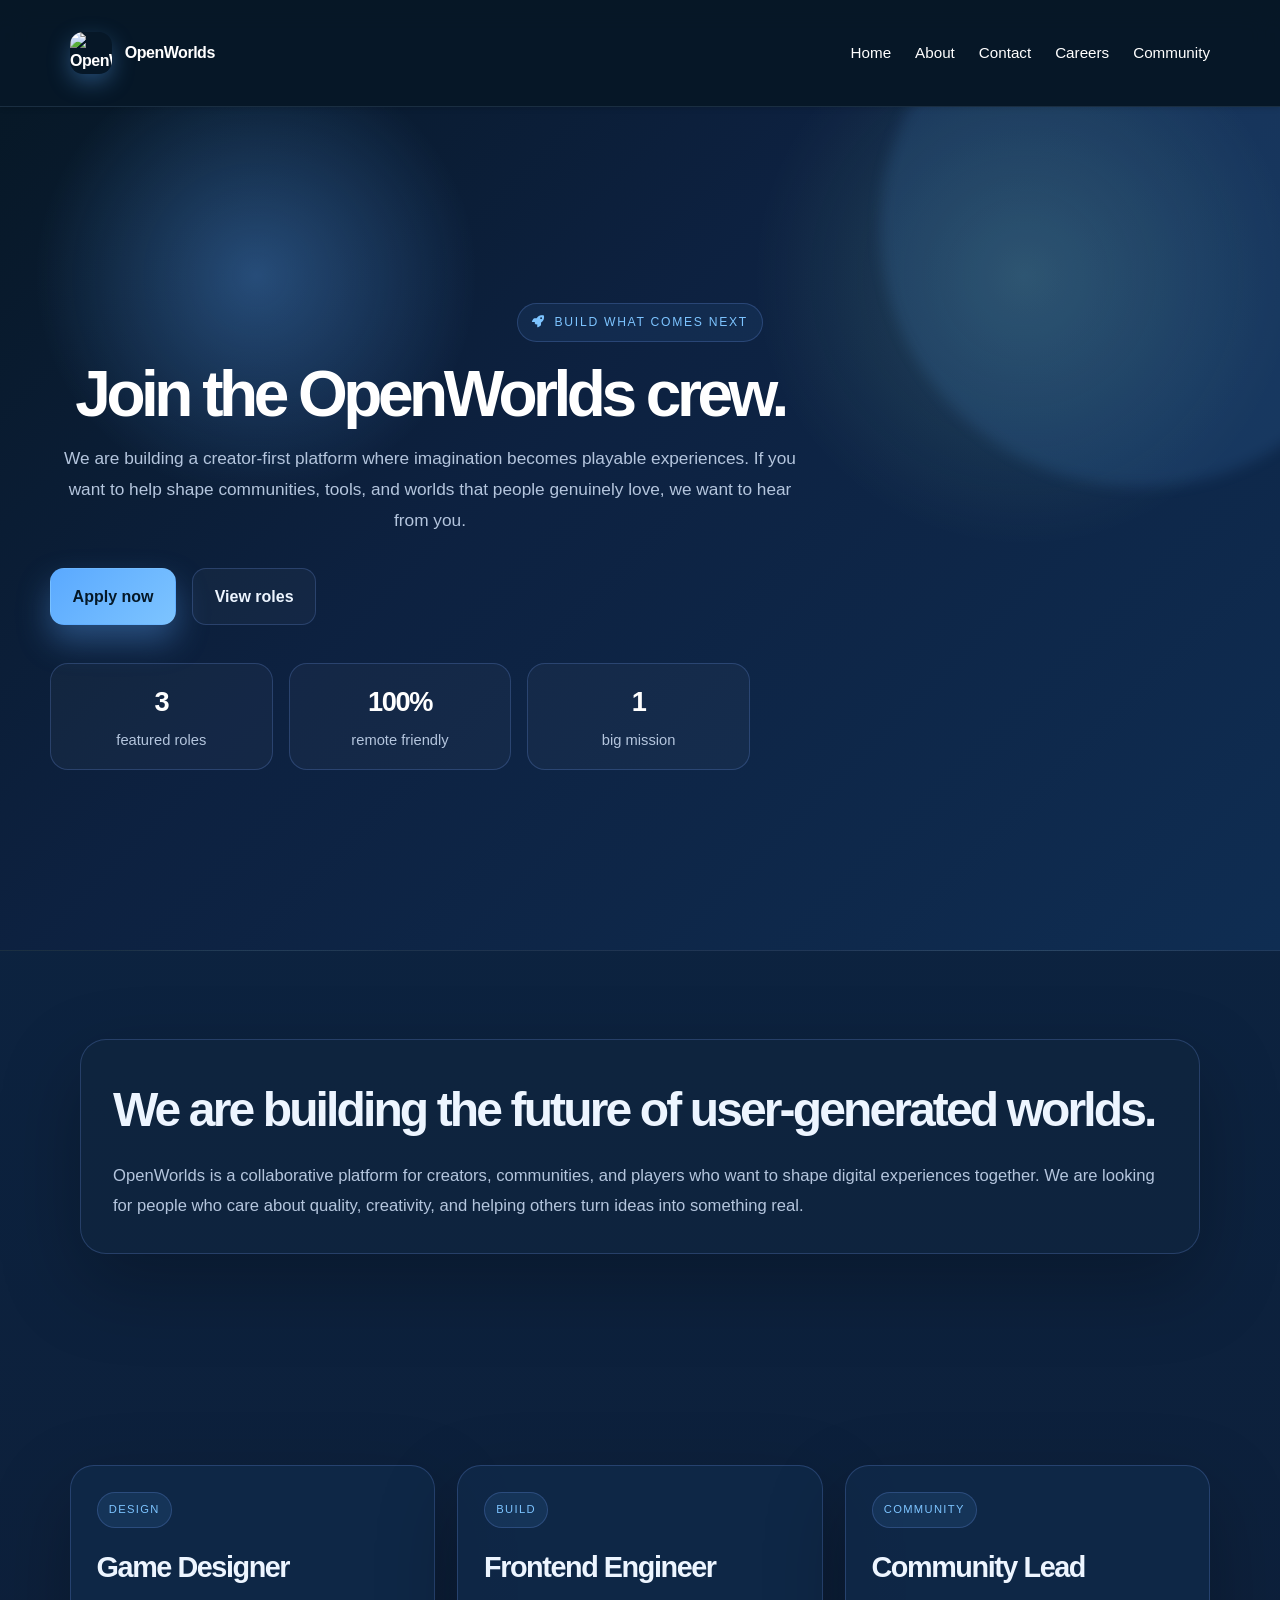
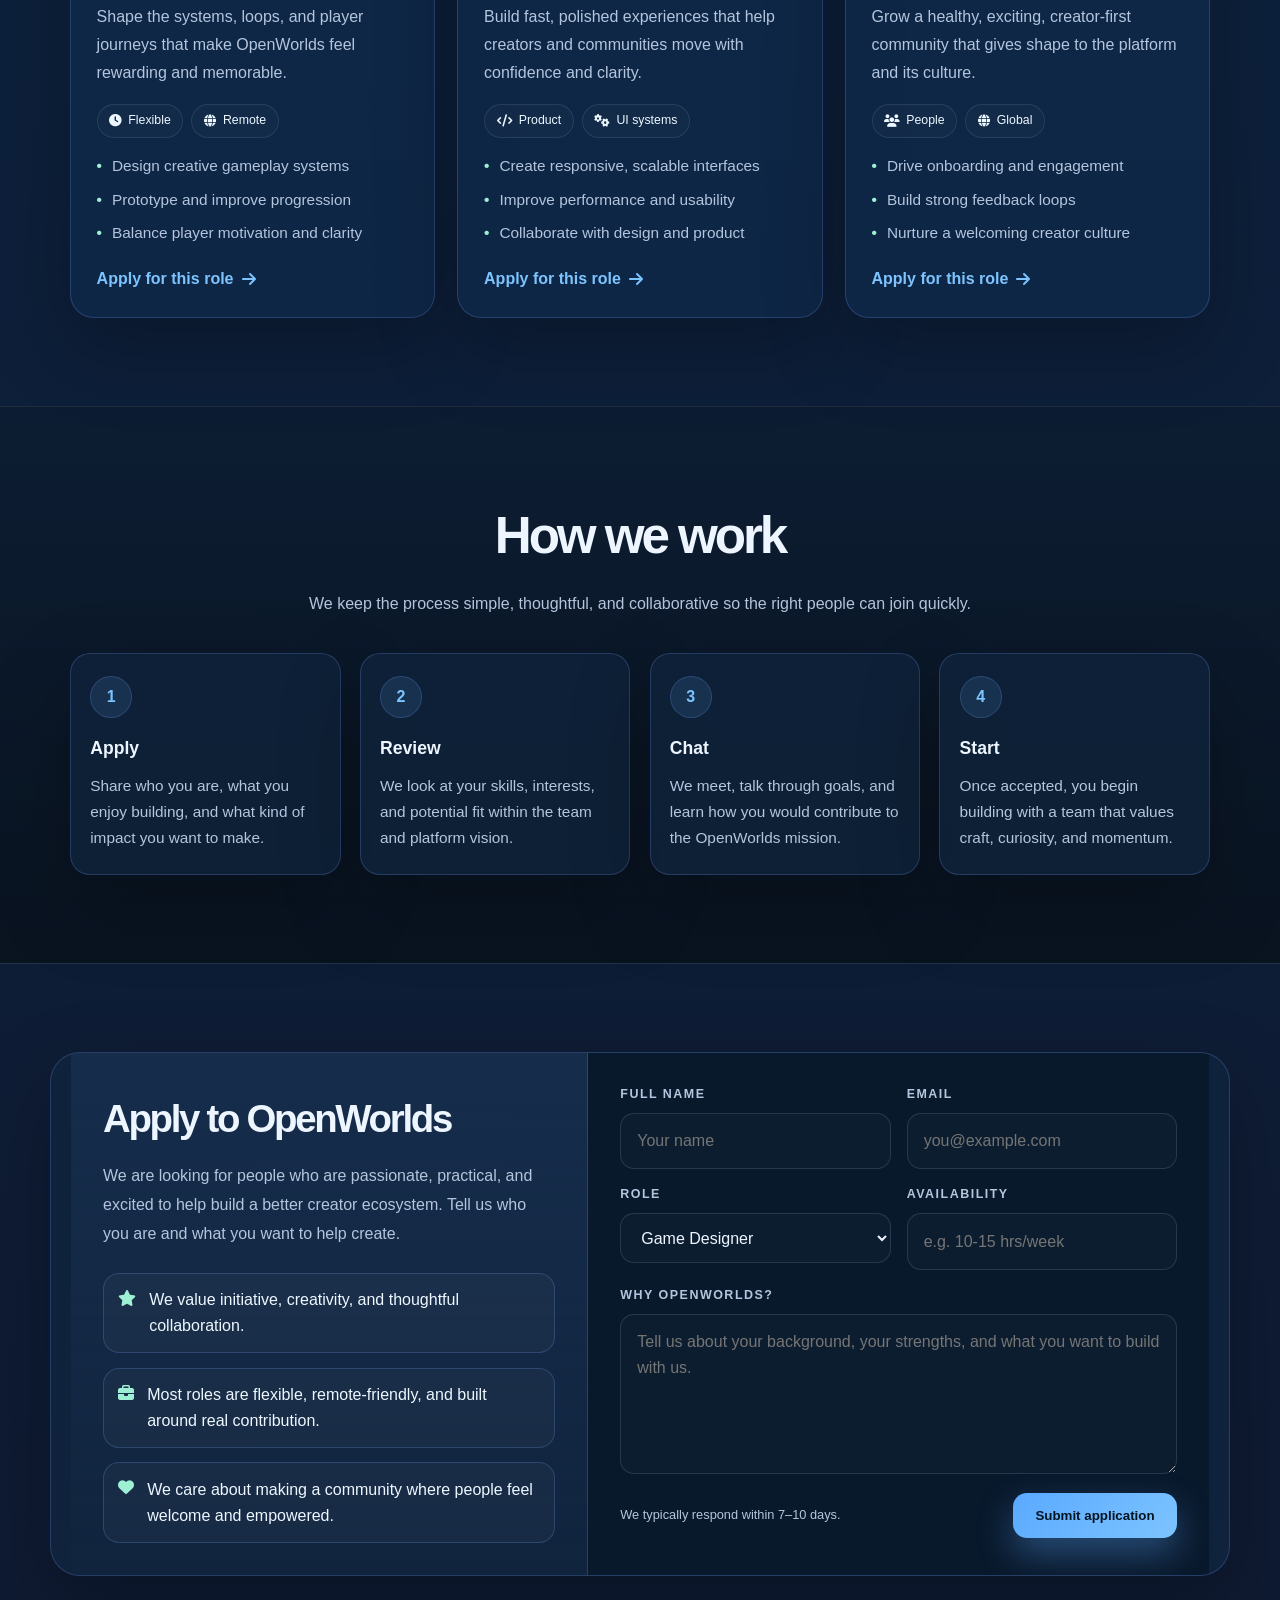
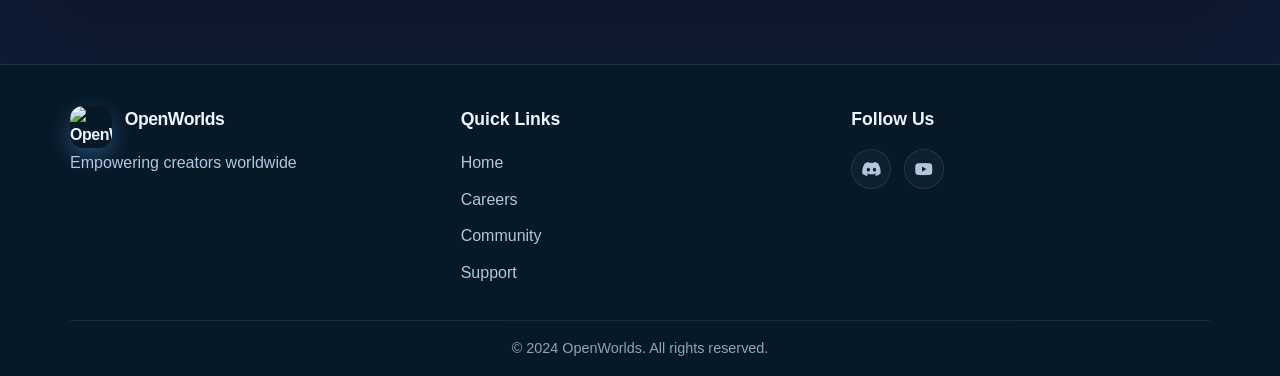
==== commit d1f1b69d: "Redesign careers page with a much more distinct modern hero, role cards, and application section" ====
--- a/careers.html
+++ b/careers.html
@@ -1,84 +1,154 @@
 <!DOCTYPE html>
 <html lang="en">
 <head>
-  <meta charset="UTF-8">
-  <meta name="viewport" content="width=device-width, initial-scale=1.0">
+  <meta charset="UTF-8" />
+  <meta name="viewport" content="width=device-width, initial-scale=1.0" />
   <title>Careers | OpenWorlds</title>
-  <link rel="stylesheet" href="styles.css">
-  <link rel="stylesheet" href="https://cdnjs.cloudflare.com/ajax/libs/font-awesome/6.4.0/css/all.min.css">
+  <link rel="stylesheet" href="styles.css" />
+  <link rel="stylesheet" href="https://cdnjs.cloudflare.com/ajax/libs/font-awesome/6.4.0/css/all.min.css" />
   <style>
     :root {
-      --ow-blue: #0066cc;
-      --ow-blue-dark: #0b2f5f;
-      --ow-blue-soft: #eaf3ff;
-      --ow-surface: #ffffff;
-      --ow-text: #1d2433;
-      --ow-muted: #5f6f86;
-      --ow-border: rgba(13, 51, 98, 0.12);
-      --ow-shadow: 0 18px 45px rgba(17, 52, 96, 0.12);
-      --ow-success: #1a8f5a;
-      --ow-warn: #ffb703;
-    }
+      --ow-bg: #071827;
+      --ow-panel: #0f2239;
+      --ow-panel-2: #10294a;
+      --ow-card: rgba(16, 41, 74, 0.78);
+      --ow-card-border: rgba(122, 164, 255, 0.22);
+      --ow-blue: #5aa9ff;
+      --ow-blue-2: #7dc4ff;
+      --ow-light: #edf7ff;
+      --ow-text: #edf5ff;
+      --ow-muted: #b4c5dd;
+      --ow-accent: #9ef0d4;
+      --ow-warm: #ffc857;
+      --ow-shadow: 0 30px 80px rgba(0, 0, 0, 0.25);
+    }
+
+    * { box-sizing: border-box; }
+
+    html { scroll-behavior: smooth; }
 
     body {
-      background: linear-gradient(180deg, #f5f9ff 0%, #edf4ff 100%);
+      margin: 0;
+      font-family: 'Segoe UI', Tahoma, Geneva, Verdana, sans-serif;
+      background: linear-gradient(180deg, #071827 0%, #0c2340 22%, #0f1930 100%);
       color: var(--ow-text);
     }
 
-    .ow-logo { width: 42px; height: 42px; border-radius:10px; object-fit:cover; }
-    .brand-wrap { display:flex; align-items:center; gap:.8rem; }
-
-    .careers-hero {
-      background: radial-gradient(circle at top left, rgba(255,255,255,0.18), transparent 38%),
-                  linear-gradient(135deg, var(--ow-blue) 0%, #0d4da1 38%, var(--ow-blue-dark) 100%);
-      color: #fff;
-      padding: 72px 20px 84px;
+    a { color: inherit; }
+    img { max-width: 100%; display: block; }
+
+    .container {
+      width: min(1180px, calc(100% - 32px));
+      margin: 0 auto;
+    }
+
+    .navbar {
+      background: rgba(7, 24, 39, 0.9);
+      backdrop-filter: blur(14px);
+      border-bottom: 1px solid rgba(173, 214, 255, 0.12);
+      position: sticky;
+      top: 0;
+      z-index: 100;
+    }
+
+    .navbar .container {
+      display: flex;
+      justify-content: space-between;
+      align-items: center;
+      min-height: 74px;
+    }
+
+    .brand-wrap {
+      display: flex;
+      align-items: center;
+      gap: 0.8rem;
+      font-weight: 700;
+      letter-spacing: -0.03em;
+    }
+
+    .ow-logo {
+      width: 42px;
+      height: 42px;
+      border-radius: 13px;
+      object-fit: cover;
+      box-shadow: 0 8px 22px rgba(94, 170, 255, 0.35);
+    }
+
+    .nav-links {
+      list-style: none;
+      display: flex;
+      align-items: center;
+      gap: 1.5rem;
+      margin: 0;
+      padding: 0;
+      color: var(--ow-muted);
+      font-size: 0.95rem;
+    }
+
+    .nav-links a {
+      text-decoration: none;
+      transition: color 0.2s ease;
+    }
+
+    .nav-links a:hover { color: var(--ow-text); }
+
+    .hero {
       position: relative;
       overflow: hidden;
-    }
-
-    .careers-hero::after {
+      background:
+        radial-gradient(circle at 20% 20%, rgba(93, 169, 255, 0.34) 0%, transparent 18%),
+        radial-gradient(circle at 80% 20%, rgba(158, 240, 212, 0.18) 0%, transparent 22%),
+        linear-gradient(135deg, #071827 0%, #0d2140 40%, #0f2d52 100%);
+      border-bottom: 1px solid rgba(173, 214, 255, 0.12);
+    }
+
+    .hero::before {
       content: "";
       position: absolute;
-      inset: auto -12% -25% auto;
-      width: 420px;
-      height: 420px;
-      background: rgba(255,255,255,0.09);
+      width: 520px;
+      height: 520px;
       border-radius: 50%;
-      filter: blur(8px);
-    }
-
-    .careers-hero .container {
+      right: -120px;
+      top: -140px;
+      background: rgba(94, 169, 255, 0.12);
+      filter: blur(7px);
+    }
+
+    .hero-inner {
       position: relative;
       z-index: 1;
-    }
-
-    .eyebrow {
+      padding: 96px 0 80px;
+    }
+
+    .hero-topline {
       display: inline-flex;
       align-items: center;
-      gap: 8px;
-      background: rgba(255,255,255,0.12);
-      border: 1px solid rgba(255,255,255,0.18);
+      gap: 0.55rem;
+      font-size: 0.76rem;
+      letter-spacing: 0.14em;
+      text-transform: uppercase;
+      color: var(--ow-blue-2);
+      background: rgba(94, 169, 255, 0.08);
+      border: 1px solid var(--ow-card-border);
       border-radius: 999px;
-      padding: 8px 14px;
-      font-size: 0.78rem;
-      letter-spacing: 0.12em;
-      text-transform: uppercase;
-      margin-bottom: 1.25rem;
-    }
-
-    .careers-hero h1 {
-      font-size: clamp(2.4rem, 5vw, 5rem);
-      margin-bottom: 1rem;
-      line-height: 0.98;
-      letter-spacing: -0.06em;
-    }
-
-    .careers-hero p {
+      padding: 0.55rem 0.9rem;
+      margin-bottom: 1.35rem;
+    }
+
+    .hero h1 {
+      margin: 0;
+      font-size: clamp(2.9rem, 5vw, 5.5rem);
+      line-height: 0.96;
+      letter-spacing: -0.07em;
       max-width: 760px;
+    }
+
+    .hero p {
+      max-width: 760px;
+      margin-top: 1.1rem;
+      color: var(--ow-muted);
       font-size: 1.08rem;
-      line-height: 1.7;
-      color: rgba(255,255,255,0.9);
+      line-height: 1.8;
     }
 
     .hero-actions {
@@ -89,310 +159,307 @@
     }
 
     .btn {
-      display: inline-block;
+      display: inline-flex;
+      align-items: center;
+      justify-content: center;
       text-decoration: none;
-      border-radius: 30px;
-      padding: 0.95rem 1.5rem;
+      border-radius: 14px;
+      border: 1px solid transparent;
+      padding: 0.92rem 1.35rem;
       font-weight: 700;
-      transition: all 0.25s ease;
-      border: none;
+      transition: transform 0.2s ease, box-shadow 0.2s ease;
       cursor: pointer;
-      font-size: 0.98rem;
-    }
+    }
+
+    .btn:hover { transform: translateY(-2px); }
 
     .btn-primary {
-      background: #fff;
-      color: var(--ow-blue);
-      box-shadow: 0 12px 28px rgba(13, 40, 79, 0.2);
-    }
-
-    .btn-primary:hover {
-      transform: translateY(-2px);
+      background: linear-gradient(135deg, var(--ow-blue) 0%, var(--ow-blue-2) 100%);
+      color: #051827;
+      box-shadow: 0 16px 32px rgba(94, 169, 255, 0.35);
     }
 
     .btn-secondary {
-      background: rgba(255,255,255,0.08);
-      color: #fff;
-      border: 1px solid rgba(255,255,255,0.18);
-    }
-
-    .hero-stats {
+      background: rgba(255,255,255,0.03);
+      color: var(--ow-text);
+      border-color: var(--ow-card-border);
+    }
+
+    .stats {
       display: grid;
       grid-template-columns: repeat(3, minmax(0, 1fr));
       gap: 1rem;
-      margin-top: 2.5rem;
-      max-width: 760px;
-    }
-
-    .stat-card {
-      background: rgba(255,255,255,0.08);
-      border: 1px solid rgba(255,255,255,0.1);
+      margin-top: 2.4rem;
+      max-width: 700px;
+    }
+
+    .stat {
+      background: rgba(255,255,255,0.03);
+      border: 1px solid var(--ow-card-border);
       border-radius: 18px;
-      padding: 1rem 1.2rem;
-      backdrop-filter: blur(4px);
-    }
-
-    .stat-card strong {
+      padding: 1rem 1.1rem;
+    }
+
+    .stat strong {
       display: block;
-      font-size: 1.6rem;
+      font-size: 1.7rem;
+      letter-spacing: -0.05em;
       margin-bottom: 0.2rem;
     }
 
-    .stat-card span {
-      color: rgba(255,255,255,0.8);
+    .stat span {
+      color: var(--ow-muted);
       font-size: 0.92rem;
     }
 
-    .careers-wrap {
-      padding: 80px 20px 60px;
-    }
-
-    .intro-box {
-      max-width: 980px;
-      margin: 0 auto 3rem;
-      background: rgba(255,255,255,0.7);
-      border: 1px solid var(--ow-border);
-      border-radius: 24px;
+    .section {
+      padding: 88px 0;
+    }
+
+    .lead-card {
+      max-width: 1120px;
+      margin: 0 auto;
+      background: rgba(17, 37, 63, 0.7);
+      border: 1px solid var(--ow-card-border);
+      border-radius: 26px;
+      padding: 2rem;
       box-shadow: var(--ow-shadow);
-      padding: 2rem;
-    }
-
-    .intro-box h2 {
-      font-size: clamp(1.7rem, 2vw, 2.6rem);
-      margin-bottom: 0.75rem;
-      color: var(--ow-blue-dark);
-    }
-
-    .intro-box p {
-      font-size: 1.06rem;
-      line-height: 1.75;
-      color: var(--ow-muted);
+    }
+
+    .lead-card h2 {
+      margin: 0 0 0.8rem;
+      font-size: clamp(2rem, 4vw, 3rem);
+      letter-spacing: -0.06em;
+    }
+
+    .lead-card p {
+      margin: 0;
+      color: var(--ow-muted);
+      line-height: 1.8;
+      font-size: 1.04rem;
     }
 
     .roles-grid {
       max-width: 1180px;
-      margin: 0 auto;
+      margin: 2.2rem auto 0;
       display: grid;
       grid-template-columns: repeat(3, minmax(0, 1fr));
-      gap: 1.5rem;
+      gap: 1.4rem;
     }
 
     .role-card {
-      background: var(--ow-surface);
-      border: 1px solid var(--ow-border);
-      border-radius: 22px;
+      background: var(--ow-card);
+      border: 1px solid var(--ow-card-border);
+      border-radius: 24px;
       padding: 1.6rem;
       box-shadow: var(--ow-shadow);
-      transition: transform 0.2s ease, box-shadow 0.2s ease;
+      transition: transform 0.22s ease, border-color 0.22s ease;
     }
 
     .role-card:hover {
       transform: translateY(-6px);
-      box-shadow: 0 24px 50px rgba(17, 52, 96, 0.16);
-    }
-
-    .role-badge {
-      display: inline-flex;
-      align-items: center;
-      justify-content: center;
+      border-color: rgba(122, 164, 255, 0.45);
+    }
+
+    .role-label {
+      display: inline-block;
+      font-size: 0.7rem;
+      letter-spacing: 0.12em;
+      text-transform: uppercase;
+      color: var(--ow-blue-2);
+      background: rgba(94, 169, 255, 0.1);
       border-radius: 999px;
-      background: var(--ow-blue-soft);
-      color: var(--ow-blue);
-      font-weight: 700;
-      font-size: 0.74rem;
-      letter-spacing: 0.08em;
-      text-transform: uppercase;
-      padding: 0.45rem 0.7rem;
+      padding: 0.5rem 0.7rem;
+      border: 1px solid rgba(122, 164, 255, 0.22);
       margin-bottom: 1rem;
     }
 
     .role-card h3 {
-      font-size: 1.7rem;
-      margin-bottom: 0.65rem;
-      color: var(--ow-blue-dark);
+      margin: 0 0 0.8rem;
+      font-size: 1.8rem;
+      letter-spacing: -0.05em;
     }
 
     .role-card p {
       color: var(--ow-muted);
-      line-height: 1.7;
-      margin-bottom: 1.1rem;
-    }
-
-    .role-meta {
+      line-height: 1.75;
+      margin: 0 0 1.1rem;
+    }
+
+    .chips {
       display: flex;
       flex-wrap: wrap;
-      gap: 0.6rem;
-      margin-bottom: 1.1rem;
+      gap: 0.5rem;
+      margin-bottom: 1rem;
     }
 
     .chip {
       display: inline-flex;
       align-items: center;
-      gap: 0.4rem;
+      gap: 0.45rem;
+      padding: 0.38rem 0.72rem;
       border-radius: 999px;
-      background: #f6f8fc;
-      color: var(--ow-text);
-      padding: 0.45rem 0.75rem;
-      font-size: 0.78rem;
-      font-weight: 600;
-      border: 1px solid rgba(13, 51, 98, 0.08);
+      font-size: 0.77rem;
+      border: 1px solid rgba(173, 214, 255, 0.12);
+      background: rgba(255,255,255,0.02);
+      color: var(--ow-light);
     }
 
     .role-card ul {
       list-style: none;
+      margin: 0 0 1.3rem;
       padding: 0;
-      margin: 0 0 1.4rem;
       display: grid;
-      gap: 0.58rem;
+      gap: 0.55rem;
       color: var(--ow-muted);
       font-size: 0.96rem;
     }
 
     .role-card li::before {
       content: "•";
-      color: var(--ow-blue);
-      font-weight: bold;
+      color: var(--ow-accent);
+      font-weight: 700;
       display: inline-block;
       width: 1em;
-      margin-left: 0;
-    }
-
-    .apply-link {
+    }
+
+    .role-link {
       display: inline-flex;
       align-items: center;
       gap: 0.5rem;
+      text-decoration: none;
+      color: var(--ow-blue-2);
       font-weight: 700;
-      color: var(--ow-blue);
-      text-decoration: none;
-    }
-
-    .apply-link:hover { text-decoration: underline; }
-
-    .process {
-      max-width: 1180px;
-      margin: 4.5rem auto 0;
-      padding: 2rem 0 0;
-    }
-
-    .section-title {
-      font-size: clamp(2rem, 3vw, 3rem);
-      margin-bottom: 0.9rem;
-      color: var(--ow-blue-dark);
+    }
+
+    .process-wrap {
+      background: linear-gradient(180deg, rgba(12, 28, 46, 0.6) 0%, rgba(8, 17, 27, 0.8) 100%);
+      border-top: 1px solid rgba(173, 214, 255, 0.12);
+      border-bottom: 1px solid rgba(173, 214, 255, 0.12);
+    }
+
+    .section-heading {
+      max-width: 760px;
+      margin: 0 auto 2.1rem;
       text-align: center;
     }
 
-    .section-subtitle {
-      text-align: center;
-      color: var(--ow-muted);
-      max-width: 700px;
-      margin: 0 auto 2rem;
-      line-height: 1.7;
-    }
-
-    .process-grid {
+    .section-heading h2 {
+      margin: 0 0 0.8rem;
+      font-size: clamp(2.2rem, 4vw, 3.2rem);
+      letter-spacing: -0.06em;
+    }
+
+    .section-heading p {
+      margin: 0;
+      color: var(--ow-muted);
+      line-height: 1.8;
+    }
+
+    .steps {
       display: grid;
       grid-template-columns: repeat(4, minmax(0, 1fr));
-      gap: 1.25rem;
-    }
-
-    .process-step {
-      background: var(--ow-surface);
-      border: 1px solid var(--ow-border);
+      gap: 1.2rem;
+      max-width: 1180px;
+      margin: 0 auto;
+    }
+
+    .step {
+      background: rgba(15, 34, 57, 0.9);
+      border: 1px solid var(--ow-card-border);
       border-radius: 20px;
-      padding: 1.5rem 1.2rem;
+      padding: 1.4rem 1.2rem;
       box-shadow: var(--ow-shadow);
     }
 
-    .step-number {
+    .step-num {
       width: 42px;
       height: 42px;
       border-radius: 50%;
       display: grid;
       place-items: center;
-      background: var(--ow-blue-soft);
-      color: var(--ow-blue);
+      background: rgba(94, 169, 255, 0.12);
+      color: var(--ow-blue-2);
+      border: 1px solid rgba(122, 164, 255, 0.22);
       font-weight: 800;
       margin-bottom: 1rem;
     }
 
-    .process-step h3 {
-      font-size: 1.2rem;
-      margin-bottom: 0.5rem;
-      color: var(--ow-blue-dark);
-    }
-
-    .process-step p {
+    .step h3 {
+      margin: 0 0 0.7rem;
+      font-size: 1.1rem;
+    }
+
+    .step p {
+      margin: 0;
       color: var(--ow-muted);
       line-height: 1.7;
       font-size: 0.96rem;
     }
 
-    .apply-section {
+    .apply-box {
       max-width: 1180px;
-      margin: 4.5rem auto 0;
-      background: var(--ow-surface);
-      border: 1px solid var(--ow-border);
-      border-radius: 28px;
+      margin: 0 auto;
+      background: rgba(17, 37, 63, 0.8);
+      border: 1px solid var(--ow-card-border);
+      border-radius: 30px;
       box-shadow: var(--ow-shadow);
-      padding: 2rem;
-    }
-
-    .apply-shell {
+      overflow: hidden;
+    }
+
+    .apply-inner {
       display: grid;
-      grid-template-columns: 1.1fr 1.4fr;
-      gap: 2rem;
-      align-items: start;
+      grid-template-columns: 1fr 1.2fr;
+      gap: 0;
     }
 
     .apply-copy {
-      padding: 0.4rem 0.4rem 0.4rem 0;
+      padding: 2.2rem 2rem 2rem;
+      background: linear-gradient(180deg, rgba(94,169,255,0.08) 0%, rgba(17,37,63,0.65) 100%);
+      border-right: 1px solid var(--ow-card-border);
     }
 
     .apply-copy h2 {
-      font-size: clamp(2rem, 3vw, 3rem);
-      margin-bottom: 0.8rem;
-      color: var(--ow-blue-dark);
+      font-size: clamp(2.1rem, 3vw, 3.2rem);
+      letter-spacing: -0.06em;
+      margin: 0 0 0.8rem;
     }
 
     .apply-copy p {
       color: var(--ow-muted);
       line-height: 1.8;
-      margin-bottom: 1.2rem;
+      margin: 0 0 1.5rem;
     }
 
     .mini-list {
       display: grid;
-      gap: 0.8rem;
-      margin-top: 1.3rem;
+      gap: 0.9rem;
     }
 
     .mini-item {
       display: flex;
+      align-items: flex-start;
       gap: 0.8rem;
-      align-items: flex-start;
-      color: var(--ow-text);
-      background: #f8fbff;
-      border: 1px solid var(--ow-border);
+      background: rgba(255,255,255,0.03);
+      border: 1px solid var(--ow-card-border);
       border-radius: 16px;
-      padding: 0.9rem 1rem;
+      padding: 0.85rem 0.9rem;
+      color: var(--ow-light);
     }
 
     .mini-item i {
-      color: var(--ow-blue);
-      font-size: 1.1rem;
-      margin-top: 0.18rem;
+      color: var(--ow-accent);
+      margin-top: 0.15rem;
     }
 
     .application-form {
-      background: linear-gradient(180deg, #fbfdff 0%, #f4f8ff 100%);
-      border: 1px solid var(--ow-border);
-      border-radius: 22px;
-      padding: 1.7rem;
+      padding: 2rem;
+      background: rgba(8, 23, 38, 0.72);
     }
 
     .form-grid {
       display: grid;
-      grid-template-columns: 1fr 1fr;
+      grid-template-columns: repeat(2, minmax(0, 1fr));
       gap: 1rem;
     }
 
@@ -407,10 +474,10 @@
     }
 
     .field label {
-      font-size: 0.82rem;
+      color: var(--ow-muted);
+      font-size: 0.78rem;
       text-transform: uppercase;
-      letter-spacing: 0.08em;
-      color: var(--ow-muted);
+      letter-spacing: 0.12em;
       font-weight: 700;
     }
 
@@ -418,9 +485,9 @@
     .field select,
     .field textarea {
       width: 100%;
-      border: 1px solid rgba(13, 51, 98, 0.15);
+      border: 1px solid rgba(173, 214, 255, 0.15);
+      background: rgba(255,255,255,0.02);
       border-radius: 14px;
-      background: #fff;
       color: var(--ow-text);
       padding: 0.9rem 1rem;
       font: inherit;
@@ -430,19 +497,19 @@
     .field input:focus,
     .field select:focus,
     .field textarea:focus {
-      border-color: rgba(0,102,204,0.5);
-      box-shadow: 0 0 0 4px rgba(0,102,204,0.08);
+      border-color: rgba(122, 164, 255, 0.6);
+      box-shadow: 0 0 0 4px rgba(94,169,255,0.12);
     }
 
     textarea {
-      min-height: 150px;
+      min-height: 160px;
       resize: vertical;
     }
 
     .submit-row {
       display: flex;
+      justify-content: space-between;
       align-items: center;
-      justify-content: space-between;
       gap: 1rem;
       margin-top: 1.2rem;
       flex-wrap: wrap;
@@ -453,35 +520,105 @@
       font-size: 0.8rem;
     }
 
-    .apply-btn {
-      background: linear-gradient(135deg, var(--ow-blue) 0%, #0d4da1 100%);
-      color: #fff;
+    .submit-btn {
+      border: none;
       border-radius: 14px;
-      padding: 0.9rem 1.4rem;
-      font-weight: 700;
-      border: none;
+      background: linear-gradient(135deg, var(--ow-blue) 0%, var(--ow-blue-2) 100%);
+      color: #041522;
+      font-weight: 800;
+      padding: 0.95rem 1.4rem;
       cursor: pointer;
+      box-shadow: 0 16px 35px rgba(94,169,255,0.35);
+    }
+
+    .footer {
+      background: #071827;
+      border-top: 1px solid rgba(173, 214, 255, 0.12);
+      color: var(--ow-text);
+      padding: 2.5rem 0 1rem;
+    }
+
+    .footer-content {
+      display: grid;
+      grid-template-columns: repeat(3, minmax(0, 1fr));
+      gap: 2rem;
+      margin-bottom: 1.5rem;
+    }
+
+    .footer-section h4 {
+      margin: 0 0 1rem;
+      font-size: 1.1rem;
+    }
+
+    .footer-section p,
+    .footer-section li,
+    .footer-section a {
+      color: var(--ow-muted);
+      text-decoration: none;
+      line-height: 1.8;
+    }
+
+    .footer-section ul {
+      list-style: none;
+      margin: 0;
+      padding: 0;
+    }
+
+    .social-links {
+      display: flex;
+      gap: 0.8rem;
+      margin-top: 0.6rem;
+    }
+
+    .social-links a {
+      display: inline-flex;
+      align-items: center;
+      justify-content: center;
+      width: 40px;
+      height: 40px;
+      border-radius: 50%;
+      background: rgba(255,255,255,0.03);
+      border: 1px solid rgba(173, 214, 255, 0.12);
+    }
+
+    .footer-bottom {
+      border-top: 1px solid rgba(173, 214, 255, 0.12);
+      padding-top: 1rem;
+      text-align: center;
+      color: var(--ow-muted);
+      font-size: 0.9rem;
     }
 
     @media (max-width: 980px) {
       .roles-grid,
-      .process-grid,
-      .apply-shell {
+      .steps,
+      .apply-inner,
+      .footer-content {
         grid-template-columns: 1fr;
       }
 
-      .hero-stats {
+      .stats {
         grid-template-columns: 1fr;
       }
-    }
-
-    @media (max-width: 600px) {
+
+      .apply-copy {
+        border-right: none;
+        border-bottom: 1px solid var(--ow-card-border);
+      }
+    }
+
+    @media (max-width: 640px) {
+      .nav-links {
+        gap: 0.8rem;
+        font-size: 0.82rem;
+      }
+
       .form-grid {
         grid-template-columns: 1fr;
       }
 
-      .careers-hero {
-        padding-top: 60px;
+      .hero-inner {
+        padding-top: 72px;
       }
     }
   </style>
@@ -490,26 +627,26 @@
   <nav class="navbar">
     <div class="container">
       <div class="brand-wrap">
-        <img src="assets/openworlds-logo.png" alt="OpenWorlds logo" class="ow-logo">
-        <div class="nav-brand">OpenWorlds</div>
+        <img src="assets/openworlds-logo.png" alt="OpenWorlds logo" class="ow-logo" />
+        <div>OpenWorlds</div>
       </div>
       <ul class="nav-links">
         <li><a href="index.html">Home</a></li>
-        <li><a href="#about">About</a></li>
-        <li><a href="#contact">Contact</a></li>
+        <li><a href="index.html#about">About</a></li>
+        <li><a href="index.html#contact">Contact</a></li>
         <li><a href="careers.html">Careers</a></li>
         <li><a href="community.html">Community</a></li>
       </ul>
     </div>
   </nav>
 
-  <section class="careers-hero">
-    <div class="container">
-      <div class="eyebrow"><i class="fas fa-rocket"></i> Build what comes next</div>
+  <section class="hero">
+    <div class="container hero-inner">
+      <div class="hero-topline"><i class="fas fa-rocket"></i> Build what comes next</div>
       <h1>Join the OpenWorlds crew.</h1>
       <p>
         We are building a creator-first platform where imagination becomes playable experiences.
-        If you want to help shape communities, tools, and worlds that people actually love, we want to hear from you.
+        If you want to help shape communities, tools, and worlds that people genuinely love, we want to hear from you.
       </p>
 
       <div class="hero-actions">
@@ -517,16 +654,16 @@
         <a href="#roles" class="btn btn-secondary">View roles</a>
       </div>
 
-      <div class="hero-stats">
-        <div class="stat-card">
+      <div class="stats">
+        <div class="stat">
           <strong>3</strong>
-          <span>core roles open</span>
-        </div>
-        <div class="stat-card">
+          <span>featured roles</span>
+        </div>
+        <div class="stat">
           <strong>100%</strong>
-          <span>remote-friendly</span>
-        </div>
-        <div class="stat-card">
+          <span>remote friendly</span>
+        </div>
+        <div class="stat">
           <strong>1</strong>
           <span>big mission</span>
         </div>
@@ -534,100 +671,112 @@
     </div>
   </section>
 
-  <section class="careers-wrap">
-    <div class="intro-box">
-      <h2>We are building the future of user-generated worlds.</h2>
-      <p>
-        OpenWorlds is a collaborative platform for creators, communities, and players who want to shape digital experiences together.
-        We are looking for people who care about quality, creativity, and helping others turn ideas into something real.
-      </p>
-    </div>
-
-    <div id="roles" class="roles-grid">
-      <article class="role-card">
-        <div class="role-badge">Design</div>
-        <h3>Game Designer</h3>
-        <p>Shape core gameplay loops, progression systems, and player experiences that are intuitive and memorable.</p>
-        <div class="role-meta">
-          <span class="chip"><i class="fas fa-clock"></i> Flexible</span>
-          <span class="chip"><i class="fas fa-globe"></i> Remote</span>
-        </div>
-        <ul>
-          <li>Design systems that support creator expression</li>
-          <li>Prototype gameplay ideas and improve flow</li>
-          <li>Balance challenge, reward, and progression</li>
-        </ul>
-        <a href="#apply" class="apply-link">Apply for this role <i class="fas fa-arrow-right"></i></a>
-      </article>
-
-      <article class="role-card">
-        <div class="role-badge">Build</div>
-        <h3>Frontend Engineer</h3>
-        <p>Build clean, responsive experiences that help creators and communities move quickly and confidently.</p>
-        <div class="role-meta">
-          <span class="chip"><i class="fas fa-clock"></i> Flexible</span>
-          <span class="chip"><i class="fas fa-code"></i> Product</span>
-        </div>
-        <ul>
-          <li>Develop polished UI and interactions</li>
-          <li>Improve accessibility and performance</li>
-          <li>Work closely with design and product teams</li>
-        </ul>
-        <a href="#apply" class="apply-link">Apply for this role <i class="fas fa-arrow-right"></i></a>
-      </article>
-
-      <article class="role-card">
-        <div class="role-badge">Community</div>
-        <h3>Community Lead</h3>
-        <p>Grow a positive, active, and welcoming creator community that helps OpenWorlds evolve with real feedback.</p>
-        <div class="role-meta">
-          <span class="chip"><i class="fas fa-users"></i> People</span>
-          <span class="chip"><i class="fas fa-globe"></i> Global</span>
-        </div>
-        <ul>
-          <li>Guide creators, events, and engagement</li>
-          <li>Support onboarding and community health</li>
-          <li>Build feedback loops for product growth</li>
-        </ul>
-        <a href="#apply" class="apply-link">Apply for this role <i class="fas fa-arrow-right"></i></a>
-      </article>
-    </div>
-
-    <div class="process">
-      <h2 class="section-title">How we work</h2>
-      <p class="section-subtitle">We keep the process simple, thoughtful, and collaborative so great people can join quickly.</p>
-
-      <div class="process-grid">
-        <div class="process-step">
-          <div class="step-number">1</div>
-          <h3>Apply</h3>
-          <p>Send us a short introduction and tell us what type of work you want to build with us.</p>
-        </div>
-        <div class="process-step">
-          <div class="step-number">2</div>
-          <h3>Review</h3>
-          <p>We look at your skills, interests, and potential fit for the role and the platform.</p>
-        </div>
-        <div class="process-step">
-          <div class="step-number">3</div>
-          <h3>Chat</h3>
-          <p>We talk through your goals, strengths, and how you could contribute to the OpenWorlds mission.</p>
-        </div>
-        <div class="process-step">
-          <div class="step-number">4</div>
-          <h3>Start</h3>
-          <p>Once accepted, you join a collaborative team building something meaningful and ambitious.</p>
-        </div>
+  <section class="section">
+    <div class="container">
+      <div class="lead-card">
+        <h2>We are building the future of user-generated worlds.</h2>
+        <p>
+          OpenWorlds is a collaborative platform for creators, communities, and players who want to shape digital experiences together.
+          We are looking for people who care about quality, creativity, and helping others turn ideas into something real.
+        </p>
       </div>
     </div>
-
-    <section id="apply" class="apply-section">
-      <div class="apply-shell">
+  </section>
+
+  <section id="roles" class="section">
+    <div class="container">
+      <div class="roles-grid">
+        <article class="role-card">
+          <div class="role-label">Design</div>
+          <h3>Game Designer</h3>
+          <p>Shape the systems, loops, and player journeys that make OpenWorlds feel rewarding and memorable.</p>
+          <div class="chips">
+            <span class="chip"><i class="fas fa-clock"></i> Flexible</span>
+            <span class="chip"><i class="fas fa-globe"></i> Remote</span>
+          </div>
+          <ul>
+            <li>Design creative gameplay systems</li>
+            <li>Prototype and improve progression</li>
+            <li>Balance player motivation and clarity</li>
+          </ul>
+          <a href="#apply" class="role-link">Apply for this role <i class="fas fa-arrow-right"></i></a>
+        </article>
+
+        <article class="role-card">
+          <div class="role-label">Build</div>
+          <h3>Frontend Engineer</h3>
+          <p>Build fast, polished experiences that help creators and communities move with confidence and clarity.</p>
+          <div class="chips">
+            <span class="chip"><i class="fas fa-code"></i> Product</span>
+            <span class="chip"><i class="fas fa-cogs"></i> UI systems</span>
+          </div>
+          <ul>
+            <li>Create responsive, scalable interfaces</li>
+            <li>Improve performance and usability</li>
+            <li>Collaborate with design and product</li>
+          </ul>
+          <a href="#apply" class="role-link">Apply for this role <i class="fas fa-arrow-right"></i></a>
+        </article>
+
+        <article class="role-card">
+          <div class="role-label">Community</div>
+          <h3>Community Lead</h3>
+          <p>Grow a healthy, exciting, creator-first community that gives shape to the platform and its culture.</p>
+          <div class="chips">
+            <span class="chip"><i class="fas fa-users"></i> People</span>
+            <span class="chip"><i class="fas fa-globe"></i> Global</span>
+          </div>
+          <ul>
+            <li>Drive onboarding and engagement</li>
+            <li>Build strong feedback loops</li>
+            <li>Nurture a welcoming creator culture</li>
+          </ul>
+          <a href="#apply" class="role-link">Apply for this role <i class="fas fa-arrow-right"></i></a>
+        </article>
+      </div>
+    </div>
+  </section>
+
+  <section class="section process-wrap">
+    <div class="container">
+      <div class="section-heading">
+        <h2>How we work</h2>
+        <p>We keep the process simple, thoughtful, and collaborative so the right people can join quickly.</p>
+      </div>
+
+      <div class="steps">
+        <div class="step">
+          <div class="step-num">1</div>
+          <h3>Apply</h3>
+          <p>Share who you are, what you enjoy building, and what kind of impact you want to make.</p>
+        </div>
+        <div class="step">
+          <div class="step-num">2</div>
+          <h3>Review</h3>
+          <p>We look at your skills, interests, and potential fit within the team and platform vision.</p>
+        </div>
+        <div class="step">
+          <div class="step-num">3</div>
+          <h3>Chat</h3>
+          <p>We meet, talk through goals, and learn how you would contribute to the OpenWorlds mission.</p>
+        </div>
+        <div class="step">
+          <div class="step-num">4</div>
+          <h3>Start</h3>
+          <p>Once accepted, you begin building with a team that values craft, curiosity, and momentum.</p>
+        </div>
+      </div>
+    </div>
+  </section>
+
+  <section class="section" id="apply">
+    <div class="container apply-box">
+      <div class="apply-inner">
         <div class="apply-copy">
           <h2>Apply to OpenWorlds</h2>
           <p>
-            We are looking for people who are passionate, practical, and excited to help build a platform for creators and communities.
-            Share a little about yourself and the kind of impact you want to make.
+            We are looking for people who are passionate, practical, and excited to help build a better creator ecosystem.
+            Tell us who you are and what you want to help create.
           </p>
 
           <div class="mini-list">
@@ -641,46 +790,48 @@
             </div>
             <div class="mini-item">
               <i class="fas fa-heart"></i>
-              <div>We care about making a community where people feel welcomed and empowered.</div>
+              <div>We care about making a community where people feel welcome and empowered.</div>
             </div>
           </div>
         </div>
 
-        <form class="application-form">
-          <div class="form-grid">
-            <div class="field">
-              <label for="name">Full name</label>
-              <input id="name" type="text" placeholder="Your name" />
+        <div class="application-form">
+          <form>
+            <div class="form-grid">
+              <div class="field">
+                <label for="name">Full name</label>
+                <input id="name" type="text" placeholder="Your name" />
+              </div>
+              <div class="field">
+                <label for="email">Email</label>
+                <input id="email" type="email" placeholder="you@example.com" />
+              </div>
+              <div class="field">
+                <label for="role">Role</label>
+                <select id="role">
+                  <option>Game Designer</option>
+                  <option>Frontend Engineer</option>
+                  <option>Community Lead</option>
+                </select>
+              </div>
+              <div class="field">
+                <label for="availability">Availability</label>
+                <input id="availability" type="text" placeholder="e.g. 10-15 hrs/week" />
+              </div>
+              <div class="field full">
+                <label for="message">Why OpenWorlds?</label>
+                <textarea id="message" placeholder="Tell us about your background, your strengths, and what you want to build with us."></textarea>
+              </div>
             </div>
-            <div class="field">
-              <label for="email">Email</label>
-              <input id="email" type="email" placeholder="you@example.com" />
+
+            <div class="submit-row">
+              <div class="tiny-note">We typically respond within 7–10 days.</div>
+              <button class="submit-btn" type="submit">Submit application</button>
             </div>
-            <div class="field">
-              <label for="role">Role</label>
-              <select id="role">
-                <option>Game Designer</option>
-                <option>Frontend Engineer</option>
-                <option>Community Lead</option>
-              </select>
-            </div>
-            <div class="field">
-              <label for="availability">Availability</label>
-              <input id="availability" type="text" placeholder="e.g. 10-15 hrs/week" />
-            </div>
-            <div class="field full">
-              <label for="message">Why OpenWorlds?</label>
-              <textarea id="message" placeholder="Tell us about your background, what excites you, and what you want to help build."></textarea>
-            </div>
-          </div>
-
-          <div class="submit-row">
-            <div class="tiny-note">We typically respond within 7–10 days.</div>
-            <button type="submit" class="apply-btn">Submit application</button>
-          </div>
-        </form>
+          </form>
+        </div>
       </div>
-    </section>
+    </div>
   </section>
 
   <footer class="footer">
@@ -688,7 +839,7 @@
       <div class="footer-content">
         <div class="footer-section">
           <div class="brand-wrap">
-            <img src="assets/openworlds-logo.png" alt="OpenWorlds logo" class="ow-logo">
+            <img src="assets/openworlds-logo.png" alt="OpenWorlds logo" class="ow-logo" />
             <h4>OpenWorlds</h4>
           </div>
           <p>Empowering creators worldwide</p>
@@ -710,9 +861,7 @@
           </div>
         </div>
       </div>
-      <div class="footer-bottom">
-        <p>&copy; 2024 OpenWorlds. All rights reserved.</p>
-      </div>
+      <div class="footer-bottom">&copy; 2024 OpenWorlds. All rights reserved.</div>
     </div>
   </footer>
 </body>
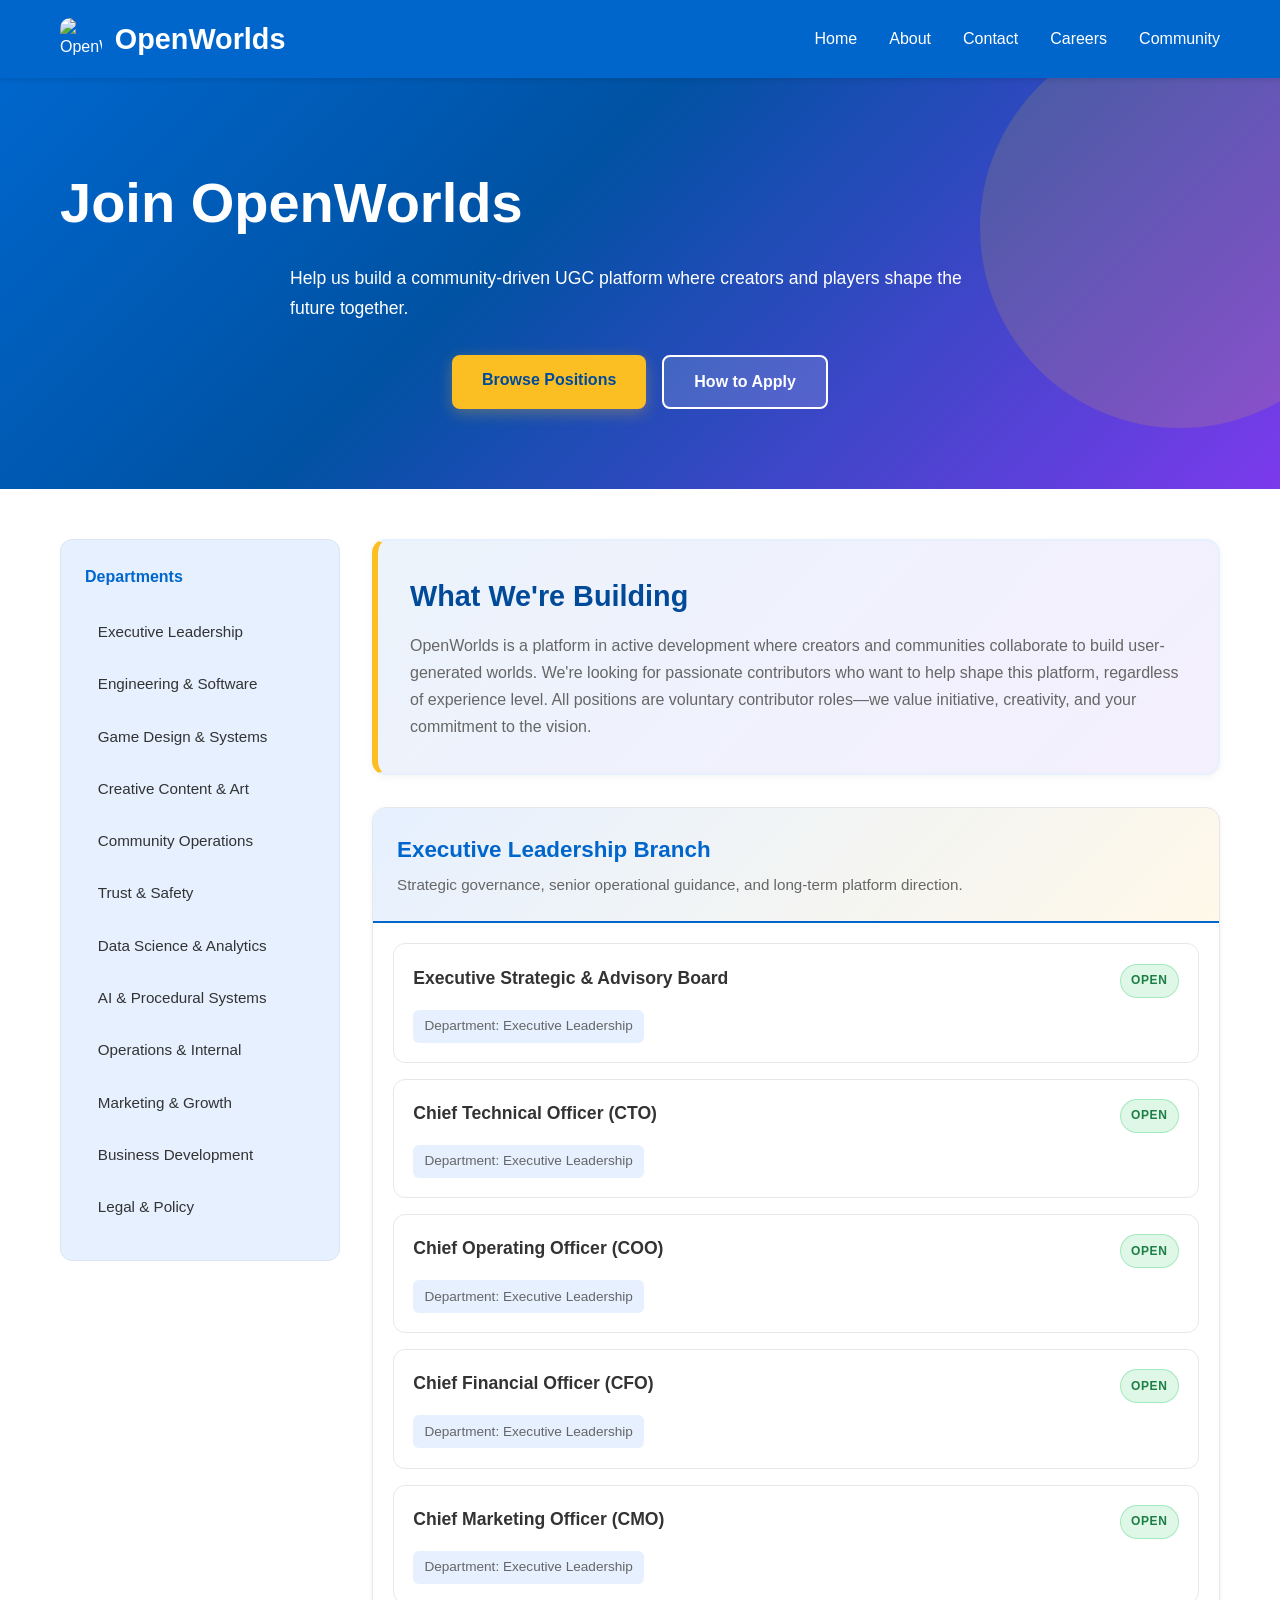
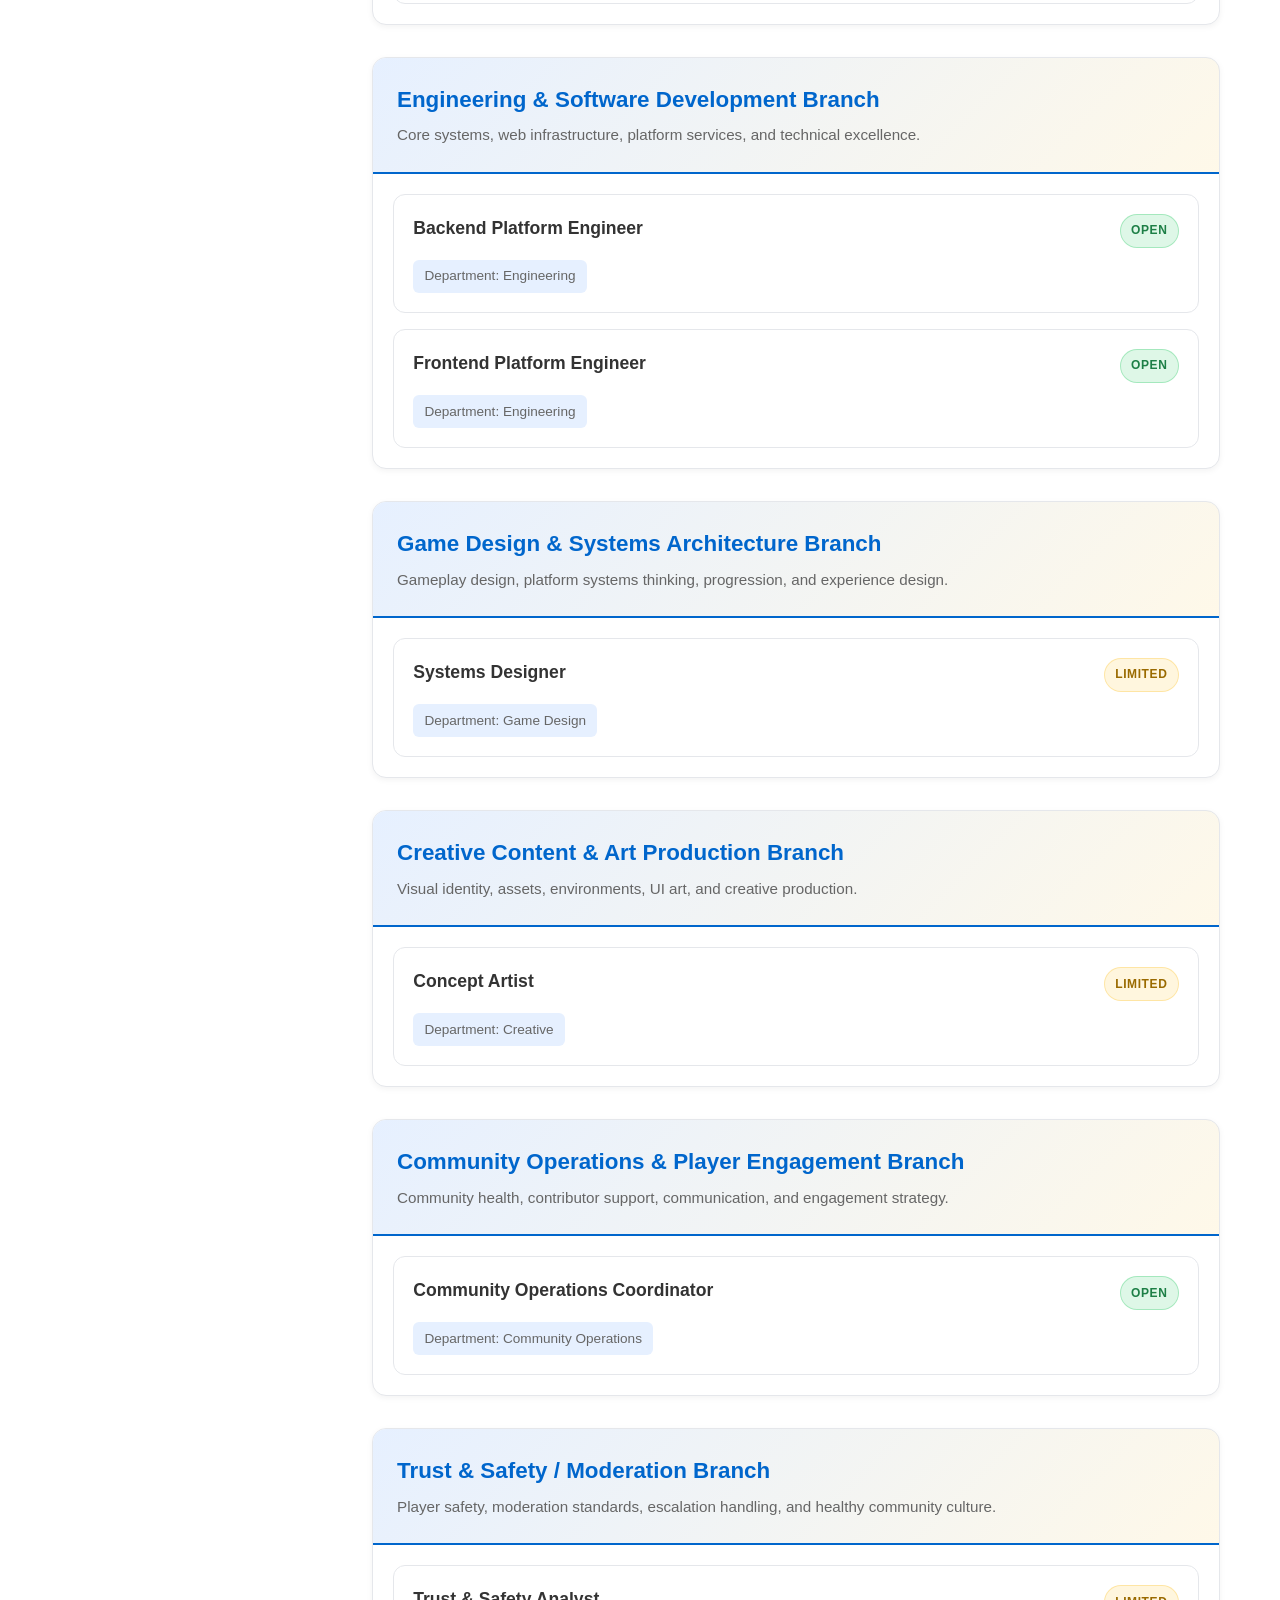
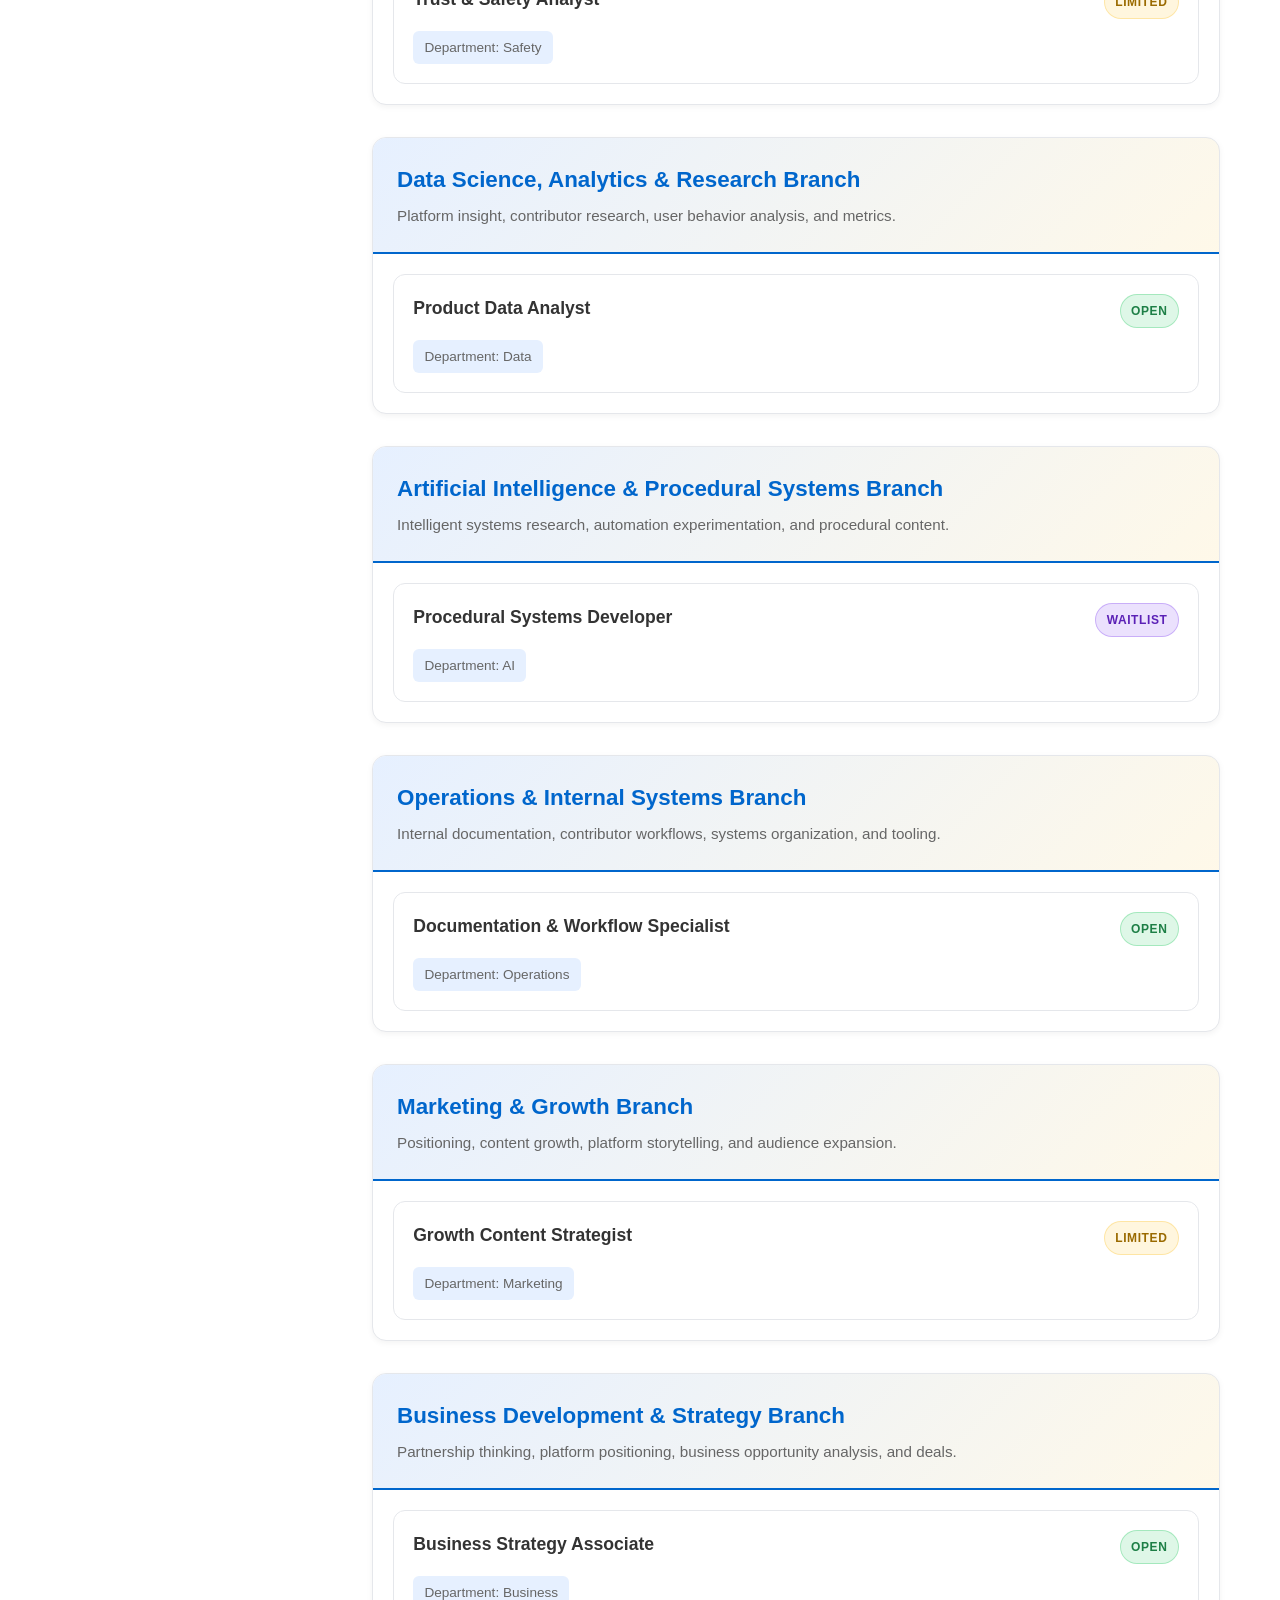
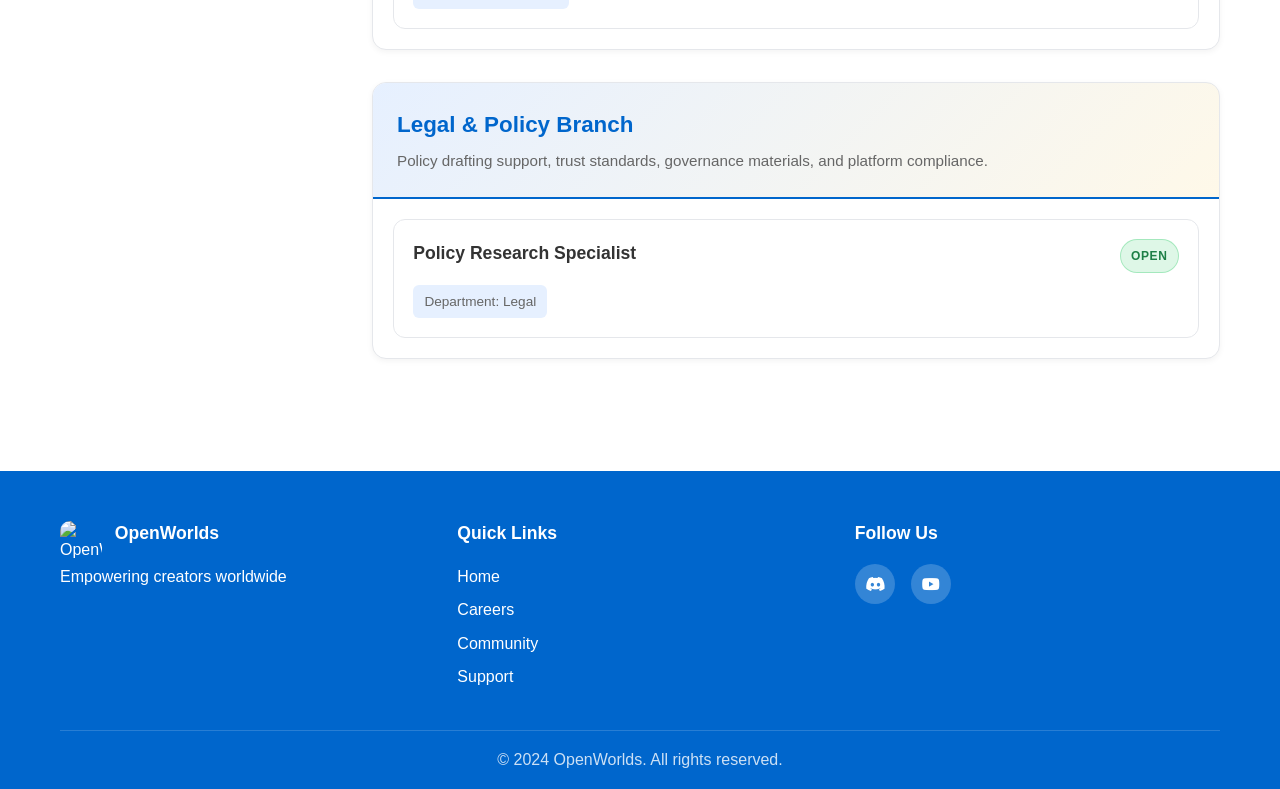
==== commit 5b6413a9: "Update careers page with site colors (blue, white) + purple and yellow accents, restore all original" ====
--- a/careers.html
+++ b/careers.html
@@ -1,634 +1,340 @@
 <!DOCTYPE html>
 <html lang="en">
 <head>
-  <meta charset="UTF-8" />
-  <meta name="viewport" content="width=device-width, initial-scale=1.0" />
-  <title>Careers | OpenWorlds</title>
-  <link rel="stylesheet" href="styles.css" />
-  <link rel="stylesheet" href="https://cdnjs.cloudflare.com/ajax/libs/font-awesome/6.4.0/css/all.min.css" />
+  <meta charset="UTF-8">
+  <meta name="viewport" content="width=device-width, initial-scale=1.0">
+  <title>OpenWorlds Careers Portal</title>
+  <link rel="stylesheet" href="styles.css">
+  <link rel="stylesheet" href="https://cdnjs.cloudflare.com/ajax/libs/font-awesome/6.4.0/css/all.min.css">
   <style>
     :root {
-      --ow-bg: #071827;
-      --ow-panel: #0f2239;
-      --ow-panel-2: #10294a;
-      --ow-card: rgba(16, 41, 74, 0.78);
-      --ow-card-border: rgba(122, 164, 255, 0.22);
-      --ow-blue: #5aa9ff;
-      --ow-blue-2: #7dc4ff;
-      --ow-light: #edf7ff;
-      --ow-text: #edf5ff;
-      --ow-muted: #b4c5dd;
-      --ow-accent: #9ef0d4;
-      --ow-warm: #ffc857;
-      --ow-shadow: 0 30px 80px rgba(0, 0, 0, 0.25);
-    }
-
-    * { box-sizing: border-box; }
-
-    html { scroll-behavior: smooth; }
+      --primary-blue: #0066cc;
+      --dark-blue: #004a99;
+      --light-blue: #e6f0ff;
+      --white: #ffffff;
+      --gray: #f5f5f5;
+      --dark-gray: #333333;
+      --text-gray: #666666;
+      --accent-purple: #7c3aed;
+      --accent-yellow: #fbbf24;
+    }
 
     body {
-      margin: 0;
-      font-family: 'Segoe UI', Tahoma, Geneva, Verdana, sans-serif;
-      background: linear-gradient(180deg, #071827 0%, #0c2340 22%, #0f1930 100%);
-      color: var(--ow-text);
-    }
-
-    a { color: inherit; }
-    img { max-width: 100%; display: block; }
-
-    .container {
-      width: min(1180px, calc(100% - 32px));
-      margin: 0 auto;
-    }
-
-    .navbar {
-      background: rgba(7, 24, 39, 0.9);
-      backdrop-filter: blur(14px);
-      border-bottom: 1px solid rgba(173, 214, 255, 0.12);
-      position: sticky;
-      top: 0;
-      z-index: 100;
-    }
-
-    .navbar .container {
-      display: flex;
-      justify-content: space-between;
-      align-items: center;
-      min-height: 74px;
-    }
-
-    .brand-wrap {
-      display: flex;
-      align-items: center;
-      gap: 0.8rem;
-      font-weight: 700;
-      letter-spacing: -0.03em;
-    }
-
-    .ow-logo {
-      width: 42px;
-      height: 42px;
-      border-radius: 13px;
-      object-fit: cover;
-      box-shadow: 0 8px 22px rgba(94, 170, 255, 0.35);
-    }
-
-    .nav-links {
-      list-style: none;
-      display: flex;
-      align-items: center;
-      gap: 1.5rem;
-      margin: 0;
-      padding: 0;
-      color: var(--ow-muted);
-      font-size: 0.95rem;
-    }
-
-    .nav-links a {
-      text-decoration: none;
-      transition: color 0.2s ease;
-    }
-
-    .nav-links a:hover { color: var(--ow-text); }
-
-    .hero {
+      background-color: var(--white);
+      color: var(--dark-gray);
+    }
+
+    .ow-logo { width: 42px; height: 42px; border-radius: 10px; object-fit: cover; }
+    .brand-wrap { display:flex; align-items:center; gap:.8rem; }
+
+    .careers-hero {
+      background: linear-gradient(135deg, var(--primary-blue) 0%, #0052a3 40%, var(--accent-purple) 100%);
+      color: var(--white);
+      padding: 80px 20px;
       position: relative;
       overflow: hidden;
-      background:
-        radial-gradient(circle at 20% 20%, rgba(93, 169, 255, 0.34) 0%, transparent 18%),
-        radial-gradient(circle at 80% 20%, rgba(158, 240, 212, 0.18) 0%, transparent 22%),
-        linear-gradient(135deg, #071827 0%, #0d2140 40%, #0f2d52 100%);
-      border-bottom: 1px solid rgba(173, 214, 255, 0.12);
-    }
-
-    .hero::before {
+    }
+
+    .careers-hero::before {
       content: "";
       position: absolute;
-      width: 520px;
-      height: 520px;
+      width: 400px;
+      height: 400px;
+      right: -100px;
+      top: -50px;
+      background: rgba(251, 191, 36, 0.15);
       border-radius: 50%;
-      right: -120px;
-      top: -140px;
-      background: rgba(94, 169, 255, 0.12);
-      filter: blur(7px);
-    }
-
-    .hero-inner {
+    }
+
+    .careers-hero .container {
       position: relative;
-      z-index: 1;
-      padding: 96px 0 80px;
-    }
-
-    .hero-topline {
-      display: inline-flex;
-      align-items: center;
-      gap: 0.55rem;
-      font-size: 0.76rem;
-      letter-spacing: 0.14em;
-      text-transform: uppercase;
-      color: var(--ow-blue-2);
-      background: rgba(94, 169, 255, 0.08);
-      border: 1px solid var(--ow-card-border);
-      border-radius: 999px;
-      padding: 0.55rem 0.9rem;
-      margin-bottom: 1.35rem;
-    }
-
-    .hero h1 {
-      margin: 0;
-      font-size: clamp(2.9rem, 5vw, 5.5rem);
-      line-height: 0.96;
-      letter-spacing: -0.07em;
-      max-width: 760px;
-    }
-
-    .hero p {
-      max-width: 760px;
-      margin-top: 1.1rem;
-      color: var(--ow-muted);
-      font-size: 1.08rem;
-      line-height: 1.8;
+      z-index: 2;
+    }
+
+    .careers-hero h1 {
+      font-size: 3.5rem;
+      margin-bottom: 1rem;
+      font-weight: 700;
+    }
+
+    .careers-hero p {
+      font-size: 1.1rem;
+      max-width: 700px;
+      margin: 0 auto 2rem;
+      line-height: 1.7;
     }
 
     .hero-actions {
       display: flex;
+      gap: 1rem;
+      justify-content: center;
       flex-wrap: wrap;
-      gap: 1rem;
-      margin-top: 2rem;
     }
 
     .btn {
-      display: inline-flex;
-      align-items: center;
-      justify-content: center;
+      padding: 12px 30px;
+      border: none;
+      border-radius: 8px;
+      font-size: 1rem;
+      cursor: pointer;
+      transition: all 0.3s ease;
+      font-weight: 600;
       text-decoration: none;
+      display: inline-block;
+    }
+
+    .btn-primary {
+      background: var(--accent-yellow);
+      color: var(--dark-blue);
+      box-shadow: 0 4px 15px rgba(251, 191, 36, 0.3);
+    }
+
+    .btn-primary:hover {
+      transform: translateY(-2px);
+      box-shadow: 0 6px 20px rgba(251, 191, 36, 0.4);
+    }
+
+    .btn-secondary {
+      background: rgba(255,255,255,0.15);
+      color: var(--white);
+      border: 2px solid var(--white);
+    }
+
+    .btn-secondary:hover {
+      background: var(--white);
+      color: var(--primary-blue);
+    }
+
+    .careers-layout { 
+      display:grid; 
+      grid-template-columns: 280px 1fr; 
+      gap: 2rem; 
+      padding: 50px 20px 80px; 
+    }
+
+    .side-nav { 
+      background: var(--light-blue);
+      border: 1px solid #dde5f2;
+      border-radius: 12px; 
+      padding: 1.5rem; 
+      position: sticky; 
+      top: 100px; 
+      height: fit-content; 
+    }
+
+    .side-nav h3 { 
+      color: var(--primary-blue); 
+      margin-bottom: 1.2rem; 
+      font-size: 1rem;
+      font-weight: 700;
+    }
+
+    .side-nav a { 
+      display: block; 
+      padding: 0.7rem 0.8rem; 
+      color: var(--dark-gray); 
+      text-decoration: none; 
+      border-radius: 8px; 
+      margin-bottom: 0.35rem; 
+      font-size: 0.95rem;
+      transition: all 0.2s ease;
+    }
+
+    .side-nav a:hover { 
+      background: rgba(0, 102, 204, 0.2);
+      color: var(--primary-blue);
+      font-weight: 600;
+    }
+
+    .intro-box {
+      background: linear-gradient(135deg, rgba(0, 102, 204, 0.08) 0%, rgba(124, 58, 237, 0.08) 100%);
+      border: 2px solid var(--light-blue);
+      border-left: 6px solid var(--accent-yellow);
       border-radius: 14px;
-      border: 1px solid transparent;
-      padding: 0.92rem 1.35rem;
+      padding: 2rem;
+      margin-bottom: 2rem;
+      box-shadow: 0 2px 8px rgba(0, 0, 0, 0.05);
+    }
+
+    .intro-box h2 {
+      color: var(--dark-blue);
+      margin-bottom: 0.8rem;
+      font-size: 1.8rem;
+    }
+
+    .intro-box p {
+      color: var(--text-gray);
+      line-height: 1.7;
+      margin: 0;
+    }
+
+    .branch-section { 
+      margin-bottom: 2rem; 
+      background: var(--white);
+      border: 1px solid #e5e7eb;
+      border-radius: 14px; 
+      overflow: hidden;
+      box-shadow: 0 2px 6px rgba(0, 0, 0, 0.05);
+    }
+
+    .branch-header { 
+      padding: 1.5rem 1.5rem; 
+      background: linear-gradient(135deg, var(--light-blue) 0%, rgba(251, 191, 36, 0.1) 100%);
+      border-bottom: 2px solid var(--primary-blue);
+    }
+
+    .branch-header h2 { 
+      color: var(--primary-blue); 
+      font-size: 1.4rem; 
+      margin-bottom: 0.35rem;
       font-weight: 700;
-      transition: transform 0.2s ease, box-shadow 0.2s ease;
-      cursor: pointer;
-    }
-
-    .btn:hover { transform: translateY(-2px); }
-
-    .btn-primary {
-      background: linear-gradient(135deg, var(--ow-blue) 0%, var(--ow-blue-2) 100%);
-      color: #051827;
-      box-shadow: 0 16px 32px rgba(94, 169, 255, 0.35);
-    }
-
-    .btn-secondary {
-      background: rgba(255,255,255,0.03);
-      color: var(--ow-text);
-      border-color: var(--ow-card-border);
-    }
-
-    .stats {
-      display: grid;
-      grid-template-columns: repeat(3, minmax(0, 1fr));
-      gap: 1rem;
-      margin-top: 2.4rem;
-      max-width: 700px;
-    }
-
-    .stat {
-      background: rgba(255,255,255,0.03);
-      border: 1px solid var(--ow-card-border);
-      border-radius: 18px;
-      padding: 1rem 1.1rem;
-    }
-
-    .stat strong {
-      display: block;
-      font-size: 1.7rem;
-      letter-spacing: -0.05em;
-      margin-bottom: 0.2rem;
-    }
-
-    .stat span {
-      color: var(--ow-muted);
-      font-size: 0.92rem;
-    }
-
-    .section {
-      padding: 88px 0;
-    }
-
-    .lead-card {
-      max-width: 1120px;
-      margin: 0 auto;
-      background: rgba(17, 37, 63, 0.7);
-      border: 1px solid var(--ow-card-border);
-      border-radius: 26px;
-      padding: 2rem;
-      box-shadow: var(--ow-shadow);
-    }
-
-    .lead-card h2 {
-      margin: 0 0 0.8rem;
-      font-size: clamp(2rem, 4vw, 3rem);
-      letter-spacing: -0.06em;
-    }
-
-    .lead-card p {
+    }
+
+    .branch-header p { 
+      color: var(--text-gray); 
       margin: 0;
-      color: var(--ow-muted);
-      line-height: 1.8;
-      font-size: 1.04rem;
-    }
-
-    .roles-grid {
-      max-width: 1180px;
-      margin: 2.2rem auto 0;
-      display: grid;
-      grid-template-columns: repeat(3, minmax(0, 1fr));
-      gap: 1.4rem;
-    }
-
-    .role-card {
-      background: var(--ow-card);
-      border: 1px solid var(--ow-card-border);
-      border-radius: 24px;
-      padding: 1.6rem;
-      box-shadow: var(--ow-shadow);
-      transition: transform 0.22s ease, border-color 0.22s ease;
+      font-size: 0.95rem;
+    }
+
+    .role-list { 
+      padding: 1.25rem; 
+      display: grid; 
+      gap: 1rem; 
+    }
+
+    .role-card { 
+      border: 1px solid #e5e7eb;
+      border-radius: 12px; 
+      padding: 1.2rem; 
+      display: grid; 
+      gap: 0.75rem;
+      transition: all 0.2s ease;
+      background: var(--white);
     }
 
     .role-card:hover {
-      transform: translateY(-6px);
-      border-color: rgba(122, 164, 255, 0.45);
-    }
-
-    .role-label {
-      display: inline-block;
-      font-size: 0.7rem;
-      letter-spacing: 0.12em;
+      border-color: var(--primary-blue);
+      box-shadow: 0 4px 12px rgba(0, 102, 204, 0.15);
+      transform: translateY(-2px);
+    }
+
+    .role-top { 
+      display: flex; 
+      justify-content: space-between; 
+      gap: 1rem; 
+      flex-wrap: wrap; 
+      align-items: flex-start; 
+    }
+
+    .role-top h3 { 
+      margin: 0; 
+      font-size: 1.1rem; 
+      color: var(--dark-gray);
+      font-weight: 700;
+    }
+
+    .status-badge { 
+      padding: 0.4rem 0.65rem; 
+      border-radius: 999px; 
+      font-size: 0.75rem; 
+      font-weight: 700;
       text-transform: uppercase;
-      color: var(--ow-blue-2);
-      background: rgba(94, 169, 255, 0.1);
-      border-radius: 999px;
-      padding: 0.5rem 0.7rem;
-      border: 1px solid rgba(122, 164, 255, 0.22);
-      margin-bottom: 1rem;
-    }
-
-    .role-card h3 {
-      margin: 0 0 0.8rem;
-      font-size: 1.8rem;
-      letter-spacing: -0.05em;
-    }
-
-    .role-card p {
-      color: var(--ow-muted);
-      line-height: 1.75;
-      margin: 0 0 1.1rem;
-    }
-
-    .chips {
-      display: flex;
-      flex-wrap: wrap;
-      gap: 0.5rem;
-      margin-bottom: 1rem;
-    }
-
-    .chip {
-      display: inline-flex;
-      align-items: center;
-      gap: 0.45rem;
-      padding: 0.38rem 0.72rem;
-      border-radius: 999px;
-      font-size: 0.77rem;
-      border: 1px solid rgba(173, 214, 255, 0.12);
-      background: rgba(255,255,255,0.02);
-      color: var(--ow-light);
-    }
-
-    .role-card ul {
-      list-style: none;
-      margin: 0 0 1.3rem;
-      padding: 0;
-      display: grid;
-      gap: 0.55rem;
-      color: var(--ow-muted);
-      font-size: 0.96rem;
-    }
-
-    .role-card li::before {
-      content: "•";
-      color: var(--ow-accent);
+      letter-spacing: 0.05em;
+    }
+
+    .status-open { 
+      background: rgba(34, 197, 94, 0.15);
+      color: #1d7f46;
+      border: 1px solid rgba(34, 197, 94, 0.3);
+    }
+
+    .status-limited { 
+      background: rgba(251, 191, 36, 0.15);
+      color: #9a6a00;
+      border: 1px solid rgba(251, 191, 36, 0.3);
+    }
+
+    .status-waitlist { 
+      background: rgba(124, 58, 237, 0.15);
+      color: #5b21b6;
+      border: 1px solid rgba(124, 58, 237, 0.3);
+    }
+
+    .status-closed { 
+      background: rgba(220, 38, 38, 0.15);
+      color: #b42318;
+      border: 1px solid rgba(220, 38, 38, 0.3);
+    }
+
+    .role-meta { 
+      display: flex; 
+      flex-wrap: wrap; 
+      gap: 0.75rem; 
+      color: var(--text-gray); 
+      font-size: 0.9rem;
+    }
+
+    .role-meta span {
+      background: var(--light-blue);
+      padding: 0.35rem 0.7rem;
+      border-radius: 6px;
+      font-size: 0.85rem;
+    }
+
+    .role-actions { 
+      display: flex; 
+      gap: 0.75rem; 
+      flex-wrap: wrap; 
+      margin-top: 0.8rem;
+    }
+
+    .btn-link { 
+      display: inline-block; 
+      padding: 0.7rem 1rem; 
+      border-radius: 8px; 
+      text-decoration: none; 
+      font-weight: 600;
+      font-size: 0.9rem;
+      transition: all 0.2s ease;
+    }
+
+    .btn-primary-link { 
+      background: var(--primary-blue); 
+      color: var(--white);
+    }
+
+    .btn-primary-link:hover {
+      background: var(--dark-blue);
+      transform: translateY(-1px);
+    }
+
+    .btn-secondary-link { 
+      background: var(--accent-yellow); 
+      color: var(--dark-blue);
       font-weight: 700;
-      display: inline-block;
-      width: 1em;
-    }
-
-    .role-link {
-      display: inline-flex;
-      align-items: center;
-      gap: 0.5rem;
-      text-decoration: none;
-      color: var(--ow-blue-2);
-      font-weight: 700;
-    }
-
-    .process-wrap {
-      background: linear-gradient(180deg, rgba(12, 28, 46, 0.6) 0%, rgba(8, 17, 27, 0.8) 100%);
-      border-top: 1px solid rgba(173, 214, 255, 0.12);
-      border-bottom: 1px solid rgba(173, 214, 255, 0.12);
-    }
-
-    .section-heading {
-      max-width: 760px;
-      margin: 0 auto 2.1rem;
-      text-align: center;
-    }
-
-    .section-heading h2 {
-      margin: 0 0 0.8rem;
-      font-size: clamp(2.2rem, 4vw, 3.2rem);
-      letter-spacing: -0.06em;
-    }
-
-    .section-heading p {
-      margin: 0;
-      color: var(--ow-muted);
-      line-height: 1.8;
-    }
-
-    .steps {
-      display: grid;
-      grid-template-columns: repeat(4, minmax(0, 1fr));
-      gap: 1.2rem;
-      max-width: 1180px;
-      margin: 0 auto;
-    }
-
-    .step {
-      background: rgba(15, 34, 57, 0.9);
-      border: 1px solid var(--ow-card-border);
-      border-radius: 20px;
-      padding: 1.4rem 1.2rem;
-      box-shadow: var(--ow-shadow);
-    }
-
-    .step-num {
-      width: 42px;
-      height: 42px;
-      border-radius: 50%;
-      display: grid;
-      place-items: center;
-      background: rgba(94, 169, 255, 0.12);
-      color: var(--ow-blue-2);
-      border: 1px solid rgba(122, 164, 255, 0.22);
-      font-weight: 800;
-      margin-bottom: 1rem;
-    }
-
-    .step h3 {
-      margin: 0 0 0.7rem;
-      font-size: 1.1rem;
-    }
-
-    .step p {
-      margin: 0;
-      color: var(--ow-muted);
-      line-height: 1.7;
-      font-size: 0.96rem;
-    }
-
-    .apply-box {
-      max-width: 1180px;
-      margin: 0 auto;
-      background: rgba(17, 37, 63, 0.8);
-      border: 1px solid var(--ow-card-border);
-      border-radius: 30px;
-      box-shadow: var(--ow-shadow);
-      overflow: hidden;
-    }
-
-    .apply-inner {
-      display: grid;
-      grid-template-columns: 1fr 1.2fr;
-      gap: 0;
-    }
-
-    .apply-copy {
-      padding: 2.2rem 2rem 2rem;
-      background: linear-gradient(180deg, rgba(94,169,255,0.08) 0%, rgba(17,37,63,0.65) 100%);
-      border-right: 1px solid var(--ow-card-border);
-    }
-
-    .apply-copy h2 {
-      font-size: clamp(2.1rem, 3vw, 3.2rem);
-      letter-spacing: -0.06em;
-      margin: 0 0 0.8rem;
-    }
-
-    .apply-copy p {
-      color: var(--ow-muted);
-      line-height: 1.8;
-      margin: 0 0 1.5rem;
-    }
-
-    .mini-list {
-      display: grid;
-      gap: 0.9rem;
-    }
-
-    .mini-item {
-      display: flex;
-      align-items: flex-start;
-      gap: 0.8rem;
-      background: rgba(255,255,255,0.03);
-      border: 1px solid var(--ow-card-border);
-      border-radius: 16px;
-      padding: 0.85rem 0.9rem;
-      color: var(--ow-light);
-    }
-
-    .mini-item i {
-      color: var(--ow-accent);
-      margin-top: 0.15rem;
-    }
-
-    .application-form {
-      padding: 2rem;
-      background: rgba(8, 23, 38, 0.72);
-    }
-
-    .form-grid {
-      display: grid;
-      grid-template-columns: repeat(2, minmax(0, 1fr));
-      gap: 1rem;
-    }
-
-    .field {
-      display: flex;
-      flex-direction: column;
-      gap: 0.5rem;
-    }
-
-    .field.full {
-      grid-column: 1 / -1;
-    }
-
-    .field label {
-      color: var(--ow-muted);
-      font-size: 0.78rem;
-      text-transform: uppercase;
-      letter-spacing: 0.12em;
-      font-weight: 700;
-    }
-
-    .field input,
-    .field select,
-    .field textarea {
-      width: 100%;
-      border: 1px solid rgba(173, 214, 255, 0.15);
-      background: rgba(255,255,255,0.02);
-      border-radius: 14px;
-      color: var(--ow-text);
-      padding: 0.9rem 1rem;
-      font: inherit;
-      outline: none;
-    }
-
-    .field input:focus,
-    .field select:focus,
-    .field textarea:focus {
-      border-color: rgba(122, 164, 255, 0.6);
-      box-shadow: 0 0 0 4px rgba(94,169,255,0.12);
-    }
-
-    textarea {
-      min-height: 160px;
-      resize: vertical;
-    }
-
-    .submit-row {
-      display: flex;
-      justify-content: space-between;
-      align-items: center;
-      gap: 1rem;
-      margin-top: 1.2rem;
-      flex-wrap: wrap;
-    }
-
-    .tiny-note {
-      color: var(--ow-muted);
-      font-size: 0.8rem;
-    }
-
-    .submit-btn {
-      border: none;
-      border-radius: 14px;
-      background: linear-gradient(135deg, var(--ow-blue) 0%, var(--ow-blue-2) 100%);
-      color: #041522;
-      font-weight: 800;
-      padding: 0.95rem 1.4rem;
-      cursor: pointer;
-      box-shadow: 0 16px 35px rgba(94,169,255,0.35);
-    }
-
-    .footer {
-      background: #071827;
-      border-top: 1px solid rgba(173, 214, 255, 0.12);
-      color: var(--ow-text);
-      padding: 2.5rem 0 1rem;
-    }
-
-    .footer-content {
-      display: grid;
-      grid-template-columns: repeat(3, minmax(0, 1fr));
-      gap: 2rem;
-      margin-bottom: 1.5rem;
-    }
-
-    .footer-section h4 {
-      margin: 0 0 1rem;
-      font-size: 1.1rem;
-    }
-
-    .footer-section p,
-    .footer-section li,
-    .footer-section a {
-      color: var(--ow-muted);
-      text-decoration: none;
-      line-height: 1.8;
-    }
-
-    .footer-section ul {
-      list-style: none;
-      margin: 0;
-      padding: 0;
-    }
-
-    .social-links {
-      display: flex;
-      gap: 0.8rem;
-      margin-top: 0.6rem;
-    }
-
-    .social-links a {
-      display: inline-flex;
-      align-items: center;
-      justify-content: center;
-      width: 40px;
-      height: 40px;
-      border-radius: 50%;
-      background: rgba(255,255,255,0.03);
-      border: 1px solid rgba(173, 214, 255, 0.12);
-    }
-
-    .footer-bottom {
-      border-top: 1px solid rgba(173, 214, 255, 0.12);
-      padding-top: 1rem;
-      text-align: center;
-      color: var(--ow-muted);
-      font-size: 0.9rem;
-    }
-
-    @media (max-width: 980px) {
-      .roles-grid,
-      .steps,
-      .apply-inner,
-      .footer-content {
-        grid-template-columns: 1fr;
-      }
-
-      .stats {
-        grid-template-columns: 1fr;
-      }
-
-      .apply-copy {
-        border-right: none;
-        border-bottom: 1px solid var(--ow-card-border);
-      }
-    }
-
-    @media (max-width: 640px) {
-      .nav-links {
-        gap: 0.8rem;
-        font-size: 0.82rem;
-      }
-
-      .form-grid {
-        grid-template-columns: 1fr;
-      }
-
-      .hero-inner {
-        padding-top: 72px;
-      }
+    }
+
+    .btn-secondary-link:hover {
+      background: #f59e0b;
+    }
+
+    @media (max-width: 900px) { 
+      .careers-layout { 
+        grid-template-columns: 1fr; 
+      } 
+      .side-nav { 
+        position: static; 
+      } 
     }
   </style>
 </head>
 <body>
+  <!-- Navigation -->
   <nav class="navbar">
     <div class="container">
       <div class="brand-wrap">
-        <img src="assets/openworlds-logo.png" alt="OpenWorlds logo" class="ow-logo" />
-        <div>OpenWorlds</div>
+        <img src="assets/openworlds-logo.png" alt="OpenWorlds logo" class="ow-logo">
+        <div class="nav-brand">OpenWorlds</div>
       </div>
       <ul class="nav-links">
         <li><a href="index.html">Home</a></li>
@@ -640,206 +346,292 @@
     </div>
   </nav>
 
-  <section class="hero">
-    <div class="container hero-inner">
-      <div class="hero-topline"><i class="fas fa-rocket"></i> Build what comes next</div>
-      <h1>Join the OpenWorlds crew.</h1>
-      <p>
-        We are building a creator-first platform where imagination becomes playable experiences.
-        If you want to help shape communities, tools, and worlds that people genuinely love, we want to hear from you.
-      </p>
-
+  <!-- Hero Section -->
+  <section class="careers-hero">
+    <div class="container">
+      <h1>Join OpenWorlds</h1>
+      <p>Help us build a community-driven UGC platform where creators and players shape the future together.</p>
       <div class="hero-actions">
-        <a href="#apply" class="btn btn-primary">Apply now</a>
-        <a href="#roles" class="btn btn-secondary">View roles</a>
-      </div>
-
-      <div class="stats">
-        <div class="stat">
-          <strong>3</strong>
-          <span>featured roles</span>
-        </div>
-        <div class="stat">
-          <strong>100%</strong>
-          <span>remote friendly</span>
-        </div>
-        <div class="stat">
-          <strong>1</strong>
-          <span>big mission</span>
-        </div>
+        <a href="#browse" class="btn btn-primary">Browse Positions</a>
+        <a href="#how-to-apply" class="btn btn-secondary">How to Apply</a>
       </div>
     </div>
   </section>
 
-  <section class="section">
-    <div class="container">
-      <div class="lead-card">
-        <h2>We are building the future of user-generated worlds.</h2>
-        <p>
-          OpenWorlds is a collaborative platform for creators, communities, and players who want to shape digital experiences together.
-          We are looking for people who care about quality, creativity, and helping others turn ideas into something real.
-        </p>
+  <!-- Main Content -->
+  <section class="container careers-layout">
+    <!-- Sidebar Navigation -->
+    <aside class="side-nav">
+      <h3>Departments</h3>
+      <a href="#executive">Executive Leadership</a>
+      <a href="#engineering">Engineering & Software</a>
+      <a href="#design">Game Design & Systems</a>
+      <a href="#creative">Creative Content & Art</a>
+      <a href="#community-ops">Community Operations</a>
+      <a href="#safety">Trust & Safety</a>
+      <a href="#data">Data Science & Analytics</a>
+      <a href="#ai">AI & Procedural Systems</a>
+      <a href="#operations">Operations & Internal</a>
+      <a href="#marketing">Marketing & Growth</a>
+      <a href="#business">Business Development</a>
+      <a href="#legal">Legal & Policy</a>
+    </aside>
+
+    <!-- Main Content -->
+    <main>
+      <div class="intro-box">
+        <h2>What We're Building</h2>
+        <p>OpenWorlds is a platform in active development where creators and communities collaborate to build user-generated worlds. We're looking for passionate contributors who want to help shape this platform, regardless of experience level. All positions are voluntary contributor roles—we value initiative, creativity, and your commitment to the vision.</p>
       </div>
-    </div>
+
+      <!-- Executive -->
+      <section id="executive" class="branch-section">
+        <div class="branch-header">
+          <h2>Executive Leadership Branch</h2>
+          <p>Strategic governance, senior operational guidance, and long-term platform direction.</p>
+        </div>
+        <div class="role-list">
+          <article class="role-card">
+            <div class="role-top">
+              <div><h3>Executive Strategic & Advisory Board</h3></div>
+              <span class="status-badge status-open">Open</span>
+            </div>
+            <div class="role-meta"><span>Department: Executive Leadership</span></div>
+          </article>
+          <article class="role-card">
+            <div class="role-top">
+              <div><h3>Chief Technical Officer (CTO)</h3></div>
+              <span class="status-badge status-open">Open</span>
+            </div>
+            <div class="role-meta"><span>Department: Executive Leadership</span></div>
+          </article>
+          <article class="role-card">
+            <div class="role-top">
+              <div><h3>Chief Operating Officer (COO)</h3></div>
+              <span class="status-badge status-open">Open</span>
+            </div>
+            <div class="role-meta"><span>Department: Executive Leadership</span></div>
+          </article>
+          <article class="role-card">
+            <div class="role-top">
+              <div><h3>Chief Financial Officer (CFO)</h3></div>
+              <span class="status-badge status-open">Open</span>
+            </div>
+            <div class="role-meta"><span>Department: Executive Leadership</span></div>
+          </article>
+          <article class="role-card">
+            <div class="role-top">
+              <div><h3>Chief Marketing Officer (CMO)</h3></div>
+              <span class="status-badge status-open">Open</span>
+            </div>
+            <div class="role-meta"><span>Department: Executive Leadership</span></div>
+          </article>
+        </div>
+      </section>
+
+      <!-- Engineering -->
+      <section id="engineering" class="branch-section">
+        <div class="branch-header">
+          <h2>Engineering & Software Development Branch</h2>
+          <p>Core systems, web infrastructure, platform services, and technical excellence.</p>
+        </div>
+        <div class="role-list">
+          <article class="role-card">
+            <div class="role-top">
+              <div><h3>Backend Platform Engineer</h3></div>
+              <span class="status-badge status-open">Open</span>
+            </div>
+            <div class="role-meta"><span>Department: Engineering</span></div>
+          </article>
+          <article class="role-card">
+            <div class="role-top">
+              <div><h3>Frontend Platform Engineer</h3></div>
+              <span class="status-badge status-open">Open</span>
+            </div>
+            <div class="role-meta"><span>Department: Engineering</span></div>
+          </article>
+        </div>
+      </section>
+
+      <!-- Design -->
+      <section id="design" class="branch-section">
+        <div class="branch-header">
+          <h2>Game Design & Systems Architecture Branch</h2>
+          <p>Gameplay design, platform systems thinking, progression, and experience design.</p>
+        </div>
+        <div class="role-list">
+          <article class="role-card">
+            <div class="role-top">
+              <div><h3>Systems Designer</h3></div>
+              <span class="status-badge status-limited">Limited</span>
+            </div>
+            <div class="role-meta"><span>Department: Game Design</span></div>
+          </article>
+        </div>
+      </section>
+
+      <!-- Creative -->
+      <section id="creative" class="branch-section">
+        <div class="branch-header">
+          <h2>Creative Content & Art Production Branch</h2>
+          <p>Visual identity, assets, environments, UI art, and creative production.</p>
+        </div>
+        <div class="role-list">
+          <article class="role-card">
+            <div class="role-top">
+              <div><h3>Concept Artist</h3></div>
+              <span class="status-badge status-limited">Limited</span>
+            </div>
+            <div class="role-meta"><span>Department: Creative</span></div>
+          </article>
+        </div>
+      </section>
+
+      <!-- Community Ops -->
+      <section id="community-ops" class="branch-section">
+        <div class="branch-header">
+          <h2>Community Operations & Player Engagement Branch</h2>
+          <p>Community health, contributor support, communication, and engagement strategy.</p>
+        </div>
+        <div class="role-list">
+          <article class="role-card">
+            <div class="role-top">
+              <div><h3>Community Operations Coordinator</h3></div>
+              <span class="status-badge status-open">Open</span>
+            </div>
+            <div class="role-meta"><span>Department: Community Operations</span></div>
+          </article>
+        </div>
+      </section>
+
+      <!-- Safety -->
+      <section id="safety" class="branch-section">
+        <div class="branch-header">
+          <h2>Trust & Safety / Moderation Branch</h2>
+          <p>Player safety, moderation standards, escalation handling, and healthy community culture.</p>
+        </div>
+        <div class="role-list">
+          <article class="role-card">
+            <div class="role-top">
+              <div><h3>Trust & Safety Analyst</h3></div>
+              <span class="status-badge status-limited">Limited</span>
+            </div>
+            <div class="role-meta"><span>Department: Safety</span></div>
+          </article>
+        </div>
+      </section>
+
+      <!-- Data -->
+      <section id="data" class="branch-section">
+        <div class="branch-header">
+          <h2>Data Science, Analytics & Research Branch</h2>
+          <p>Platform insight, contributor research, user behavior analysis, and metrics.</p>
+        </div>
+        <div class="role-list">
+          <article class="role-card">
+            <div class="role-top">
+              <div><h3>Product Data Analyst</h3></div>
+              <span class="status-badge status-open">Open</span>
+            </div>
+            <div class="role-meta"><span>Department: Data</span></div>
+          </article>
+        </div>
+      </section>
+
+      <!-- AI -->
+      <section id="ai" class="branch-section">
+        <div class="branch-header">
+          <h2>Artificial Intelligence & Procedural Systems Branch</h2>
+          <p>Intelligent systems research, automation experimentation, and procedural content.</p>
+        </div>
+        <div class="role-list">
+          <article class="role-card">
+            <div class="role-top">
+              <div><h3>Procedural Systems Developer</h3></div>
+              <span class="status-badge status-waitlist">Waitlist</span>
+            </div>
+            <div class="role-meta"><span>Department: AI</span></div>
+          </article>
+        </div>
+      </section>
+
+      <!-- Operations -->
+      <section id="operations" class="branch-section">
+        <div class="branch-header">
+          <h2>Operations & Internal Systems Branch</h2>
+          <p>Internal documentation, contributor workflows, systems organization, and tooling.</p>
+        </div>
+        <div class="role-list">
+          <article class="role-card">
+            <div class="role-top">
+              <div><h3>Documentation & Workflow Specialist</h3></div>
+              <span class="status-badge status-open">Open</span>
+            </div>
+            <div class="role-meta"><span>Department: Operations</span></div>
+          </article>
+        </div>
+      </section>
+
+      <!-- Marketing -->
+      <section id="marketing" class="branch-section">
+        <div class="branch-header">
+          <h2>Marketing & Growth Branch</h2>
+          <p>Positioning, content growth, platform storytelling, and audience expansion.</p>
+        </div>
+        <div class="role-list">
+          <article class="role-card">
+            <div class="role-top">
+              <div><h3>Growth Content Strategist</h3></div>
+              <span class="status-badge status-limited">Limited</span>
+            </div>
+            <div class="role-meta"><span>Department: Marketing</span></div>
+          </article>
+        </div>
+      </section>
+
+      <!-- Business -->
+      <section id="business" class="branch-section">
+        <div class="branch-header">
+          <h2>Business Development & Strategy Branch</h2>
+          <p>Partnership thinking, platform positioning, business opportunity analysis, and deals.</p>
+        </div>
+        <div class="role-list">
+          <article class="role-card">
+            <div class="role-top">
+              <div><h3>Business Strategy Associate</h3></div>
+              <span class="status-badge status-open">Open</span>
+            </div>
+            <div class="role-meta"><span>Department: Business</span></div>
+          </article>
+        </div>
+      </section>
+
+      <!-- Legal -->
+      <section id="legal" class="branch-section">
+        <div class="branch-header">
+          <h2>Legal & Policy Branch</h2>
+          <p>Policy drafting support, trust standards, governance materials, and platform compliance.</p>
+        </div>
+        <div class="role-list">
+          <article class="role-card">
+            <div class="role-top">
+              <div><h3>Policy Research Specialist</h3></div>
+              <span class="status-badge status-open">Open</span>
+            </div>
+            <div class="role-meta"><span>Department: Legal</span></div>
+          </article>
+        </div>
+      </section>
+    </main>
   </section>
 
-  <section id="roles" class="section">
-    <div class="container">
-      <div class="roles-grid">
-        <article class="role-card">
-          <div class="role-label">Design</div>
-          <h3>Game Designer</h3>
-          <p>Shape the systems, loops, and player journeys that make OpenWorlds feel rewarding and memorable.</p>
-          <div class="chips">
-            <span class="chip"><i class="fas fa-clock"></i> Flexible</span>
-            <span class="chip"><i class="fas fa-globe"></i> Remote</span>
-          </div>
-          <ul>
-            <li>Design creative gameplay systems</li>
-            <li>Prototype and improve progression</li>
-            <li>Balance player motivation and clarity</li>
-          </ul>
-          <a href="#apply" class="role-link">Apply for this role <i class="fas fa-arrow-right"></i></a>
-        </article>
-
-        <article class="role-card">
-          <div class="role-label">Build</div>
-          <h3>Frontend Engineer</h3>
-          <p>Build fast, polished experiences that help creators and communities move with confidence and clarity.</p>
-          <div class="chips">
-            <span class="chip"><i class="fas fa-code"></i> Product</span>
-            <span class="chip"><i class="fas fa-cogs"></i> UI systems</span>
-          </div>
-          <ul>
-            <li>Create responsive, scalable interfaces</li>
-            <li>Improve performance and usability</li>
-            <li>Collaborate with design and product</li>
-          </ul>
-          <a href="#apply" class="role-link">Apply for this role <i class="fas fa-arrow-right"></i></a>
-        </article>
-
-        <article class="role-card">
-          <div class="role-label">Community</div>
-          <h3>Community Lead</h3>
-          <p>Grow a healthy, exciting, creator-first community that gives shape to the platform and its culture.</p>
-          <div class="chips">
-            <span class="chip"><i class="fas fa-users"></i> People</span>
-            <span class="chip"><i class="fas fa-globe"></i> Global</span>
-          </div>
-          <ul>
-            <li>Drive onboarding and engagement</li>
-            <li>Build strong feedback loops</li>
-            <li>Nurture a welcoming creator culture</li>
-          </ul>
-          <a href="#apply" class="role-link">Apply for this role <i class="fas fa-arrow-right"></i></a>
-        </article>
-      </div>
-    </div>
-  </section>
-
-  <section class="section process-wrap">
-    <div class="container">
-      <div class="section-heading">
-        <h2>How we work</h2>
-        <p>We keep the process simple, thoughtful, and collaborative so the right people can join quickly.</p>
-      </div>
-
-      <div class="steps">
-        <div class="step">
-          <div class="step-num">1</div>
-          <h3>Apply</h3>
-          <p>Share who you are, what you enjoy building, and what kind of impact you want to make.</p>
-        </div>
-        <div class="step">
-          <div class="step-num">2</div>
-          <h3>Review</h3>
-          <p>We look at your skills, interests, and potential fit within the team and platform vision.</p>
-        </div>
-        <div class="step">
-          <div class="step-num">3</div>
-          <h3>Chat</h3>
-          <p>We meet, talk through goals, and learn how you would contribute to the OpenWorlds mission.</p>
-        </div>
-        <div class="step">
-          <div class="step-num">4</div>
-          <h3>Start</h3>
-          <p>Once accepted, you begin building with a team that values craft, curiosity, and momentum.</p>
-        </div>
-      </div>
-    </div>
-  </section>
-
-  <section class="section" id="apply">
-    <div class="container apply-box">
-      <div class="apply-inner">
-        <div class="apply-copy">
-          <h2>Apply to OpenWorlds</h2>
-          <p>
-            We are looking for people who are passionate, practical, and excited to help build a better creator ecosystem.
-            Tell us who you are and what you want to help create.
-          </p>
-
-          <div class="mini-list">
-            <div class="mini-item">
-              <i class="fas fa-star"></i>
-              <div>We value initiative, creativity, and thoughtful collaboration.</div>
-            </div>
-            <div class="mini-item">
-              <i class="fas fa-briefcase"></i>
-              <div>Most roles are flexible, remote-friendly, and built around real contribution.</div>
-            </div>
-            <div class="mini-item">
-              <i class="fas fa-heart"></i>
-              <div>We care about making a community where people feel welcome and empowered.</div>
-            </div>
-          </div>
-        </div>
-
-        <div class="application-form">
-          <form>
-            <div class="form-grid">
-              <div class="field">
-                <label for="name">Full name</label>
-                <input id="name" type="text" placeholder="Your name" />
-              </div>
-              <div class="field">
-                <label for="email">Email</label>
-                <input id="email" type="email" placeholder="you@example.com" />
-              </div>
-              <div class="field">
-                <label for="role">Role</label>
-                <select id="role">
-                  <option>Game Designer</option>
-                  <option>Frontend Engineer</option>
-                  <option>Community Lead</option>
-                </select>
-              </div>
-              <div class="field">
-                <label for="availability">Availability</label>
-                <input id="availability" type="text" placeholder="e.g. 10-15 hrs/week" />
-              </div>
-              <div class="field full">
-                <label for="message">Why OpenWorlds?</label>
-                <textarea id="message" placeholder="Tell us about your background, your strengths, and what you want to build with us."></textarea>
-              </div>
-            </div>
-
-            <div class="submit-row">
-              <div class="tiny-note">We typically respond within 7–10 days.</div>
-              <button class="submit-btn" type="submit">Submit application</button>
-            </div>
-          </form>
-        </div>
-      </div>
-    </div>
-  </section>
-
+  <!-- Footer -->
   <footer class="footer">
     <div class="container">
       <div class="footer-content">
         <div class="footer-section">
           <div class="brand-wrap">
-            <img src="assets/openworlds-logo.png" alt="OpenWorlds logo" class="ow-logo" />
+            <img src="assets/openworlds-logo.png" alt="OpenWorlds logo" class="ow-logo">
             <h4>OpenWorlds</h4>
           </div>
           <p>Empowering creators worldwide</p>
@@ -861,7 +653,9 @@
           </div>
         </div>
       </div>
-      <div class="footer-bottom">&copy; 2024 OpenWorlds. All rights reserved.</div>
+      <div class="footer-bottom">
+        <p>&copy; 2024 OpenWorlds. All rights reserved.</p>
+      </div>
     </div>
   </footer>
 </body>
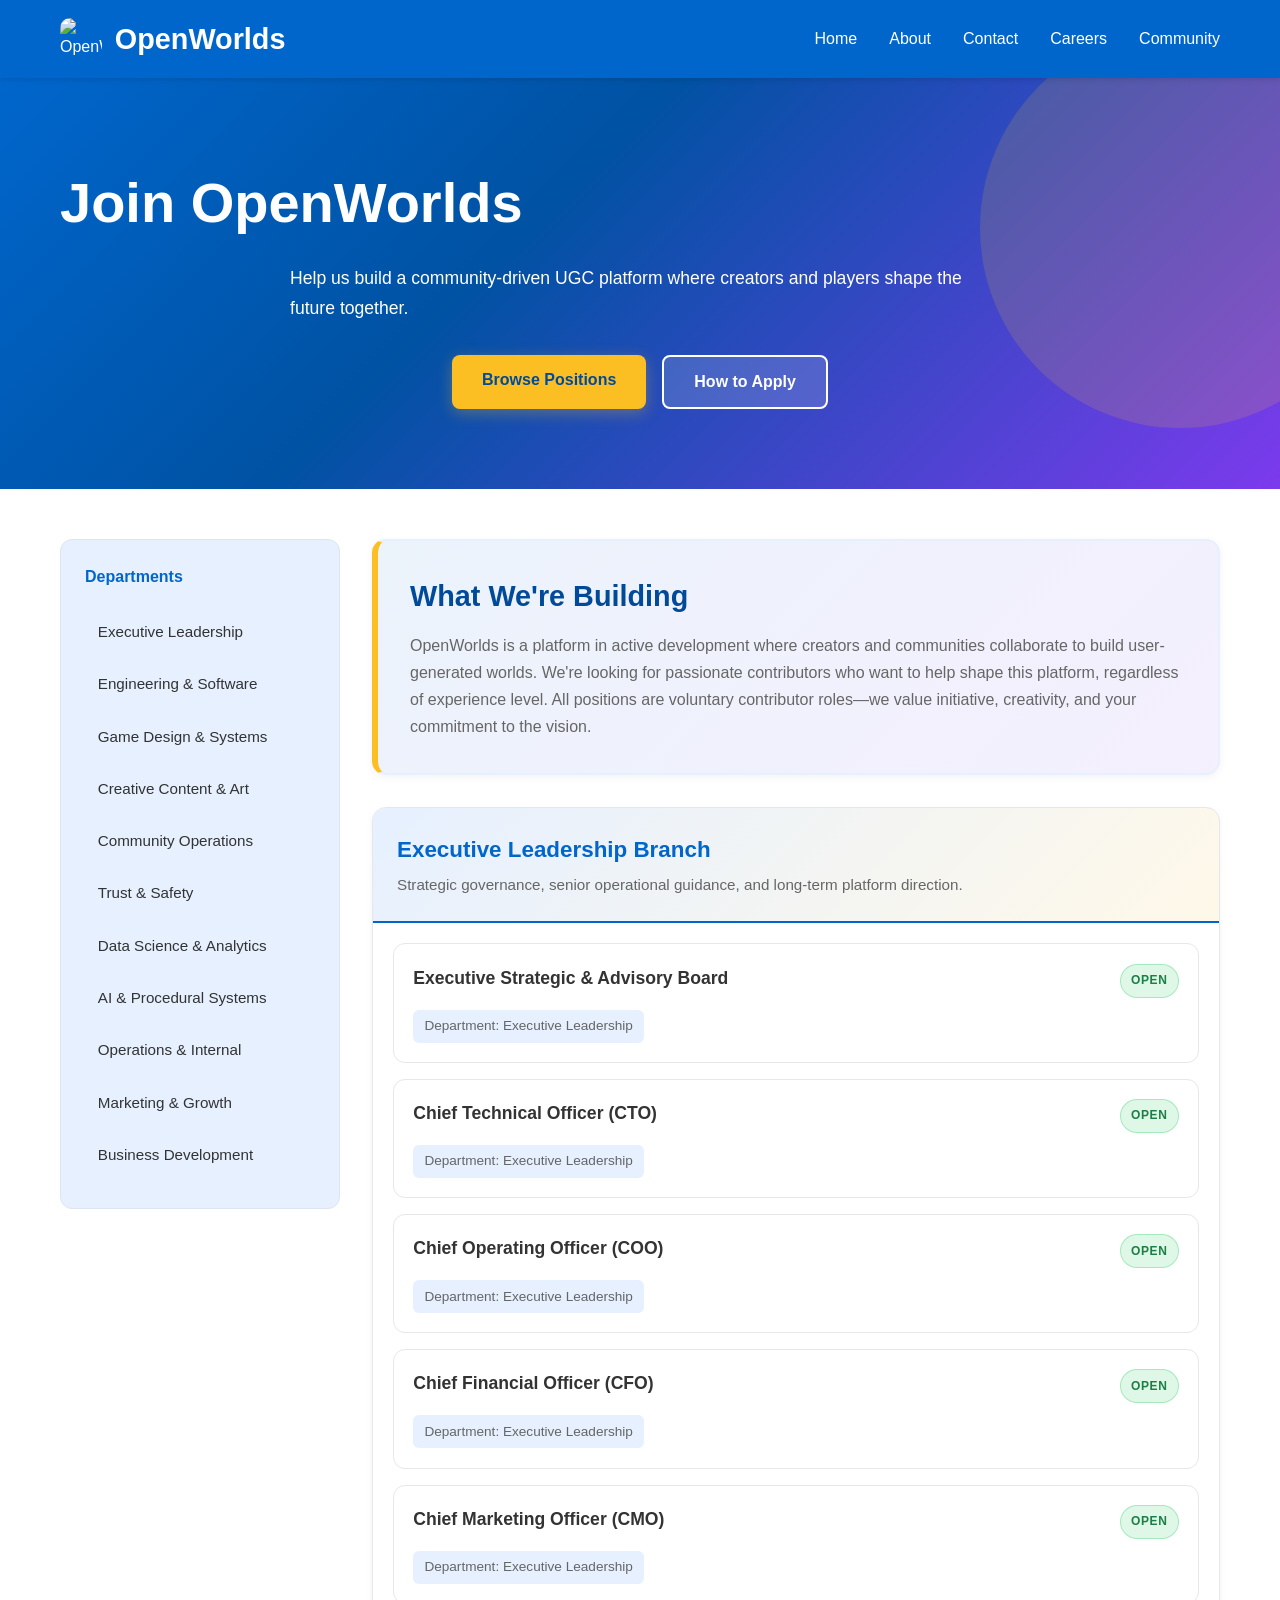
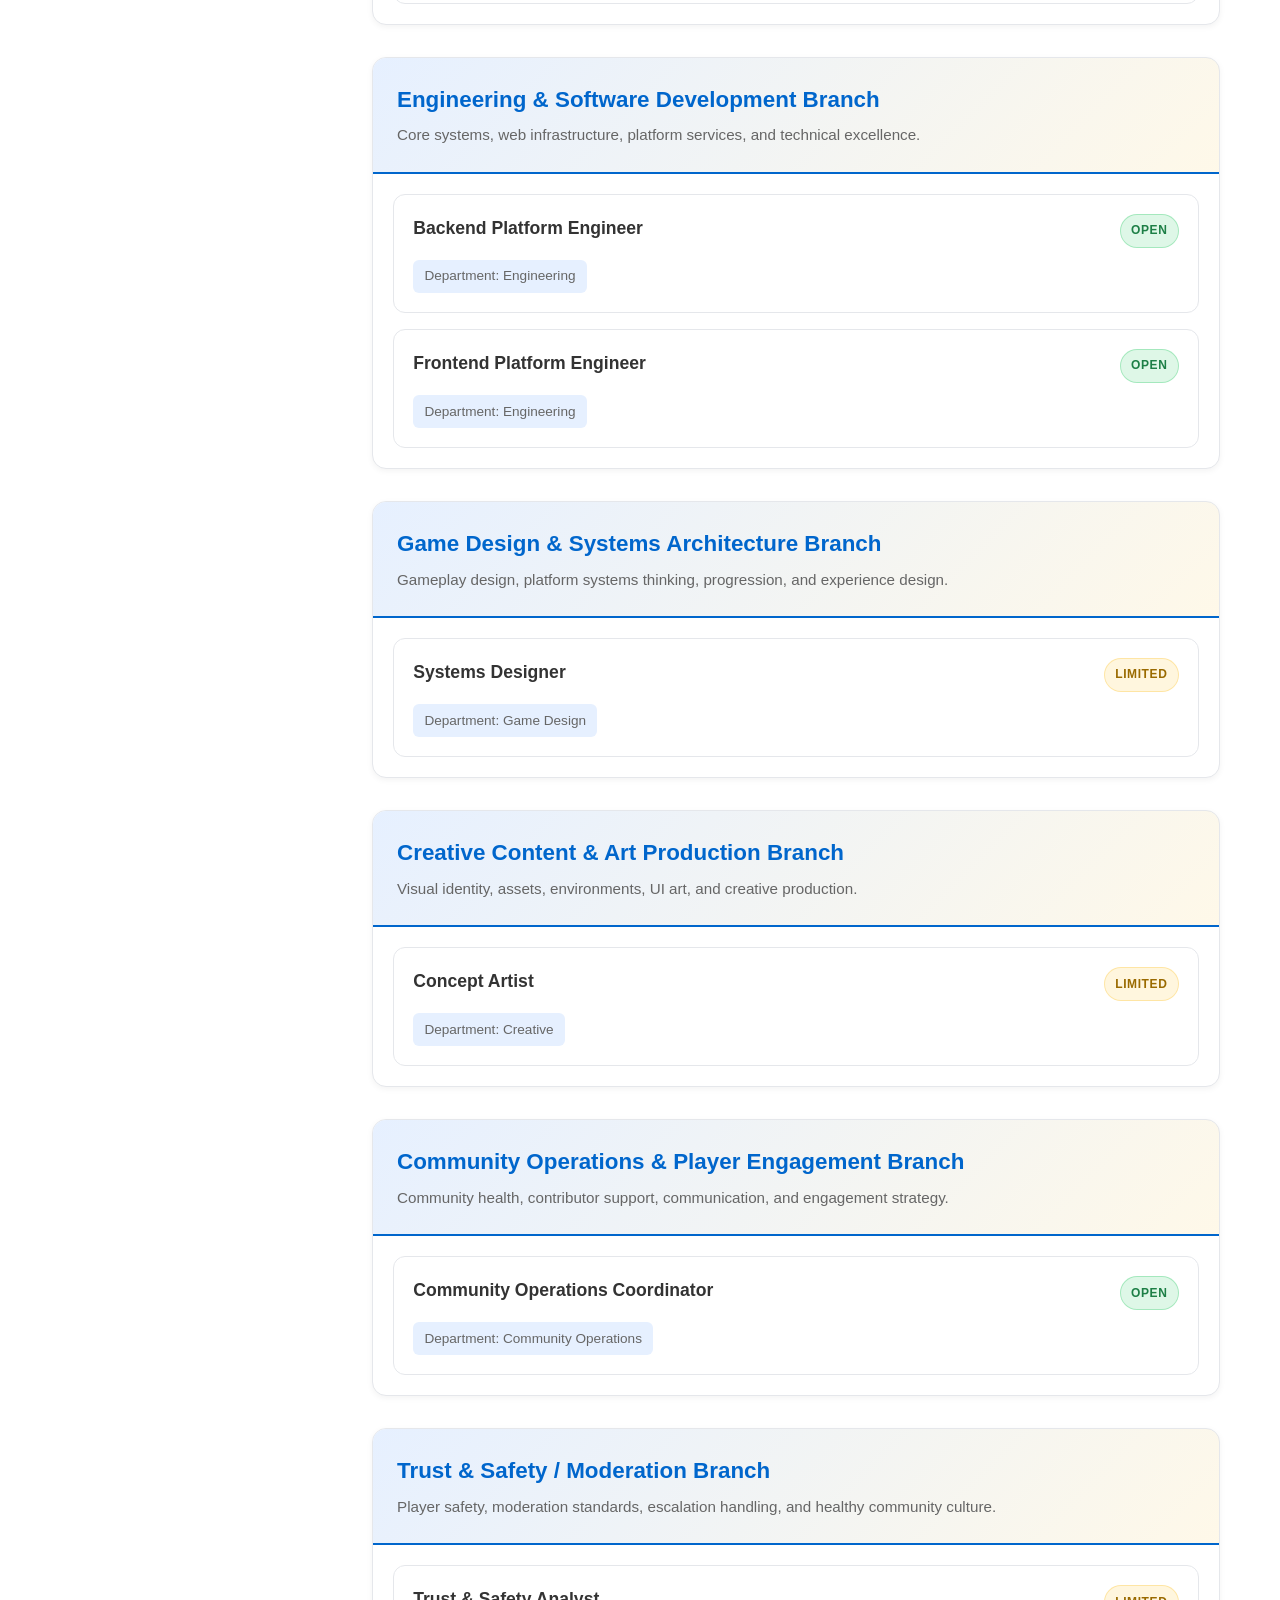
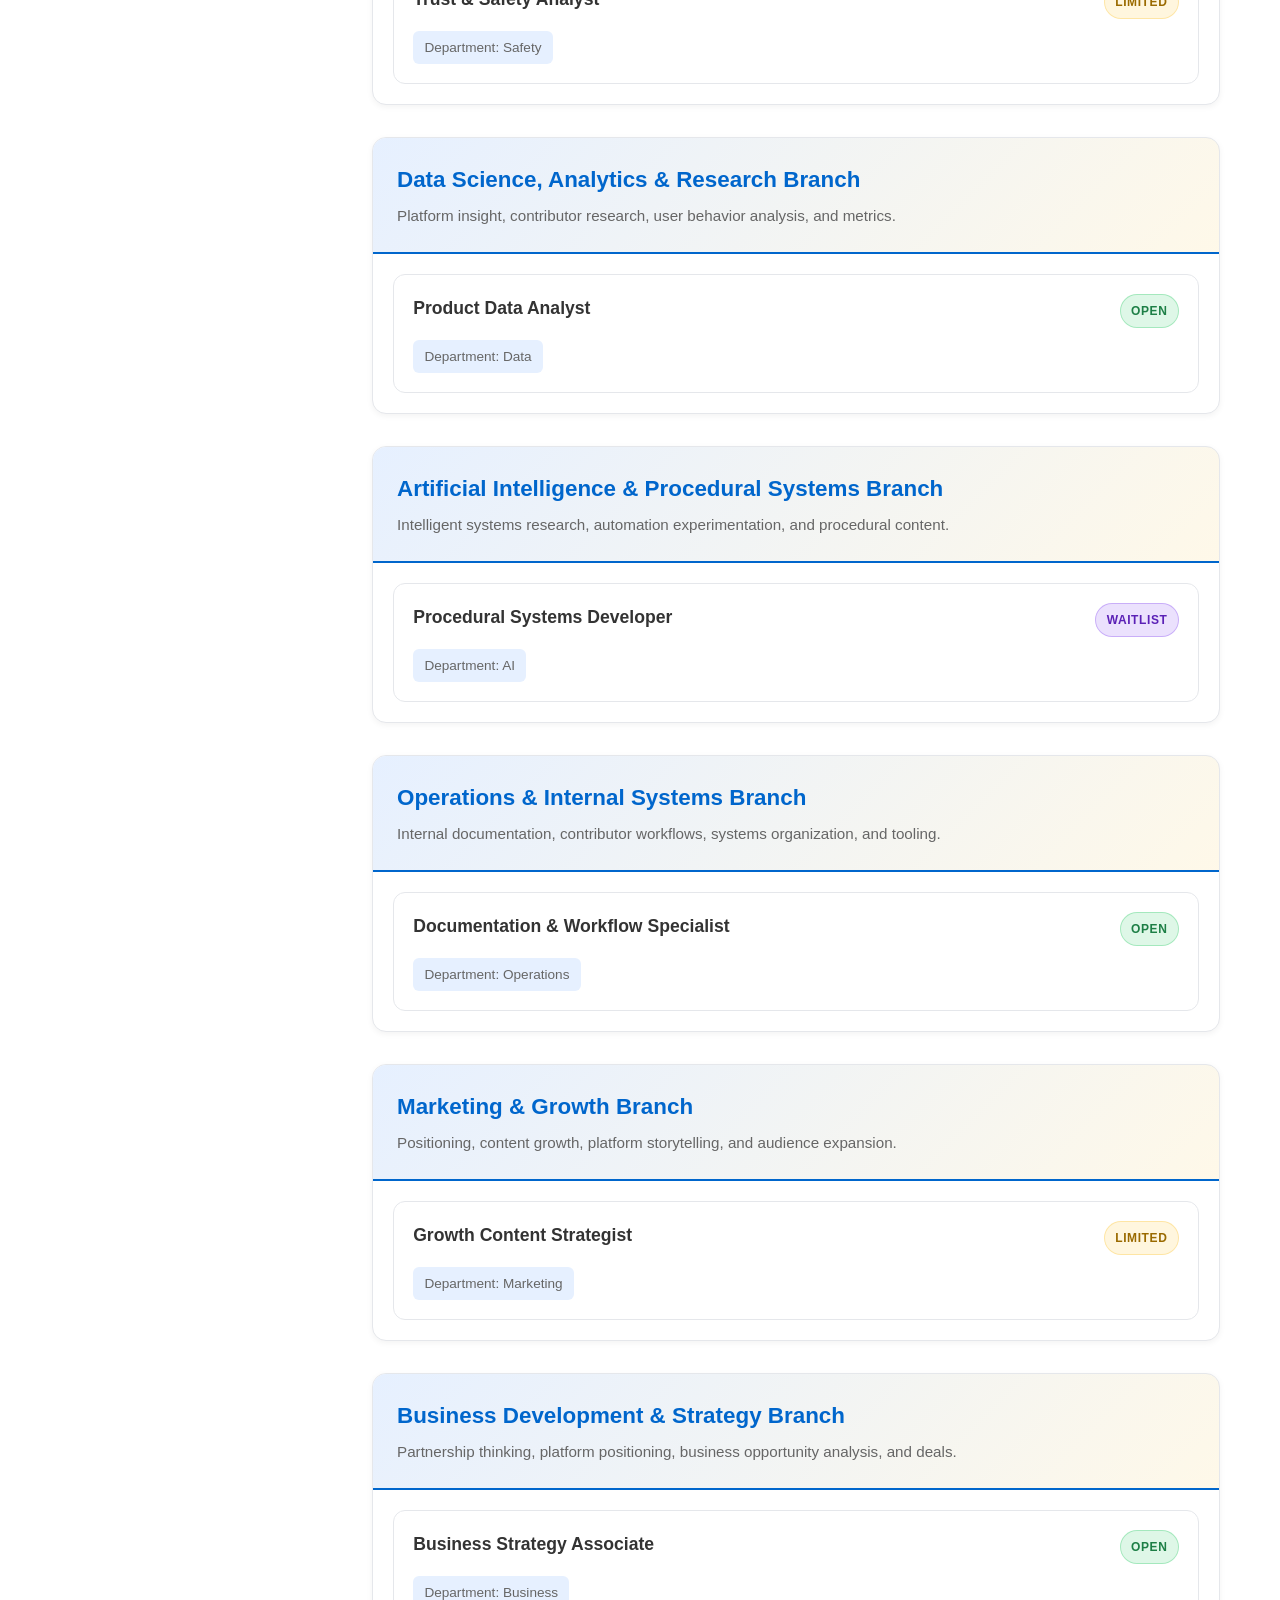
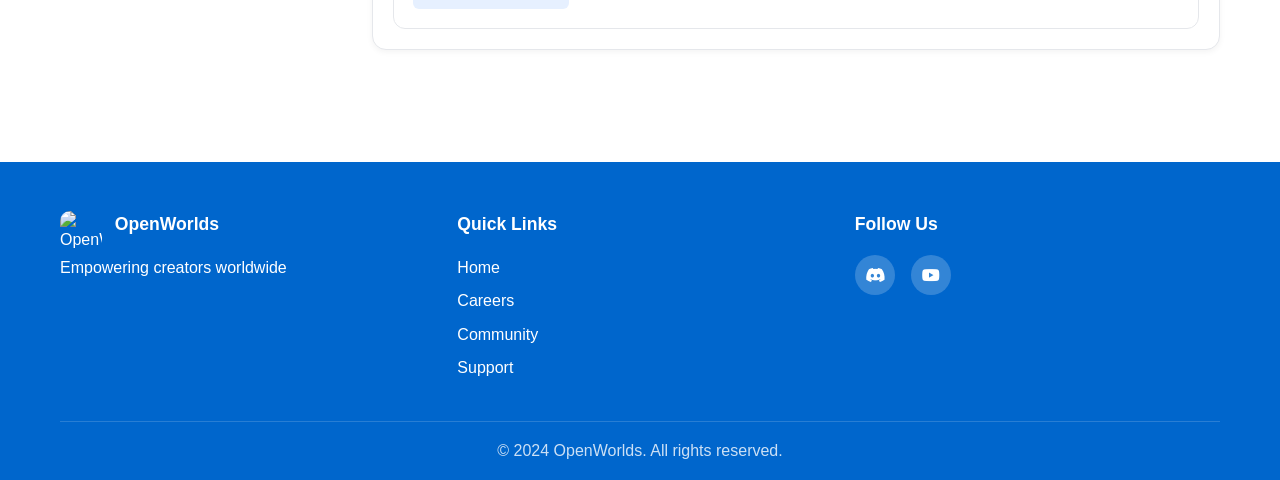
==== commit 52309650: "Remove the Legal & Policy section from the careers page and sidebar." ====
--- a/careers.html
+++ b/careers.html
@@ -329,7 +329,6 @@
   </style>
 </head>
 <body>
-  <!-- Navigation -->
   <nav class="navbar">
     <div class="container">
       <div class="brand-wrap">
@@ -346,7 +345,6 @@
     </div>
   </nav>
 
-  <!-- Hero Section -->
   <section class="careers-hero">
     <div class="container">
       <h1>Join OpenWorlds</h1>
@@ -358,9 +356,7 @@
     </div>
   </section>
 
-  <!-- Main Content -->
   <section class="container careers-layout">
-    <!-- Sidebar Navigation -->
     <aside class="side-nav">
       <h3>Departments</h3>
       <a href="#executive">Executive Leadership</a>
@@ -374,17 +370,14 @@
       <a href="#operations">Operations & Internal</a>
       <a href="#marketing">Marketing & Growth</a>
       <a href="#business">Business Development</a>
-      <a href="#legal">Legal & Policy</a>
     </aside>
 
-    <!-- Main Content -->
     <main>
       <div class="intro-box">
         <h2>What We're Building</h2>
         <p>OpenWorlds is a platform in active development where creators and communities collaborate to build user-generated worlds. We're looking for passionate contributors who want to help shape this platform, regardless of experience level. All positions are voluntary contributor roles—we value initiative, creativity, and your commitment to the vision.</p>
       </div>
 
-      <!-- Executive -->
       <section id="executive" class="branch-section">
         <div class="branch-header">
           <h2>Executive Leadership Branch</h2>
@@ -429,7 +422,6 @@
         </div>
       </section>
 
-      <!-- Engineering -->
       <section id="engineering" class="branch-section">
         <div class="branch-header">
           <h2>Engineering & Software Development Branch</h2>
@@ -453,7 +445,6 @@
         </div>
       </section>
 
-      <!-- Design -->
       <section id="design" class="branch-section">
         <div class="branch-header">
           <h2>Game Design & Systems Architecture Branch</h2>
@@ -470,7 +461,6 @@
         </div>
       </section>
 
-      <!-- Creative -->
       <section id="creative" class="branch-section">
         <div class="branch-header">
           <h2>Creative Content & Art Production Branch</h2>
@@ -487,7 +477,6 @@
         </div>
       </section>
 
-      <!-- Community Ops -->
       <section id="community-ops" class="branch-section">
         <div class="branch-header">
           <h2>Community Operations & Player Engagement Branch</h2>
@@ -504,7 +493,6 @@
         </div>
       </section>
 
-      <!-- Safety -->
       <section id="safety" class="branch-section">
         <div class="branch-header">
           <h2>Trust & Safety / Moderation Branch</h2>
@@ -521,7 +509,6 @@
         </div>
       </section>
 
-      <!-- Data -->
       <section id="data" class="branch-section">
         <div class="branch-header">
           <h2>Data Science, Analytics & Research Branch</h2>
@@ -538,7 +525,6 @@
         </div>
       </section>
 
-      <!-- AI -->
       <section id="ai" class="branch-section">
         <div class="branch-header">
           <h2>Artificial Intelligence & Procedural Systems Branch</h2>
@@ -555,7 +541,6 @@
         </div>
       </section>
 
-      <!-- Operations -->
       <section id="operations" class="branch-section">
         <div class="branch-header">
           <h2>Operations & Internal Systems Branch</h2>
@@ -572,7 +557,6 @@
         </div>
       </section>
 
-      <!-- Marketing -->
       <section id="marketing" class="branch-section">
         <div class="branch-header">
           <h2>Marketing & Growth Branch</h2>
@@ -589,7 +573,6 @@
         </div>
       </section>
 
-      <!-- Business -->
       <section id="business" class="branch-section">
         <div class="branch-header">
           <h2>Business Development & Strategy Branch</h2>
@@ -605,27 +588,9 @@
           </article>
         </div>
       </section>
-
-      <!-- Legal -->
-      <section id="legal" class="branch-section">
-        <div class="branch-header">
-          <h2>Legal & Policy Branch</h2>
-          <p>Policy drafting support, trust standards, governance materials, and platform compliance.</p>
-        </div>
-        <div class="role-list">
-          <article class="role-card">
-            <div class="role-top">
-              <div><h3>Policy Research Specialist</h3></div>
-              <span class="status-badge status-open">Open</span>
-            </div>
-            <div class="role-meta"><span>Department: Legal</span></div>
-          </article>
-        </div>
-      </section>
     </main>
   </section>
 
-  <!-- Footer -->
   <footer class="footer">
     <div class="container">
       <div class="footer-content">
